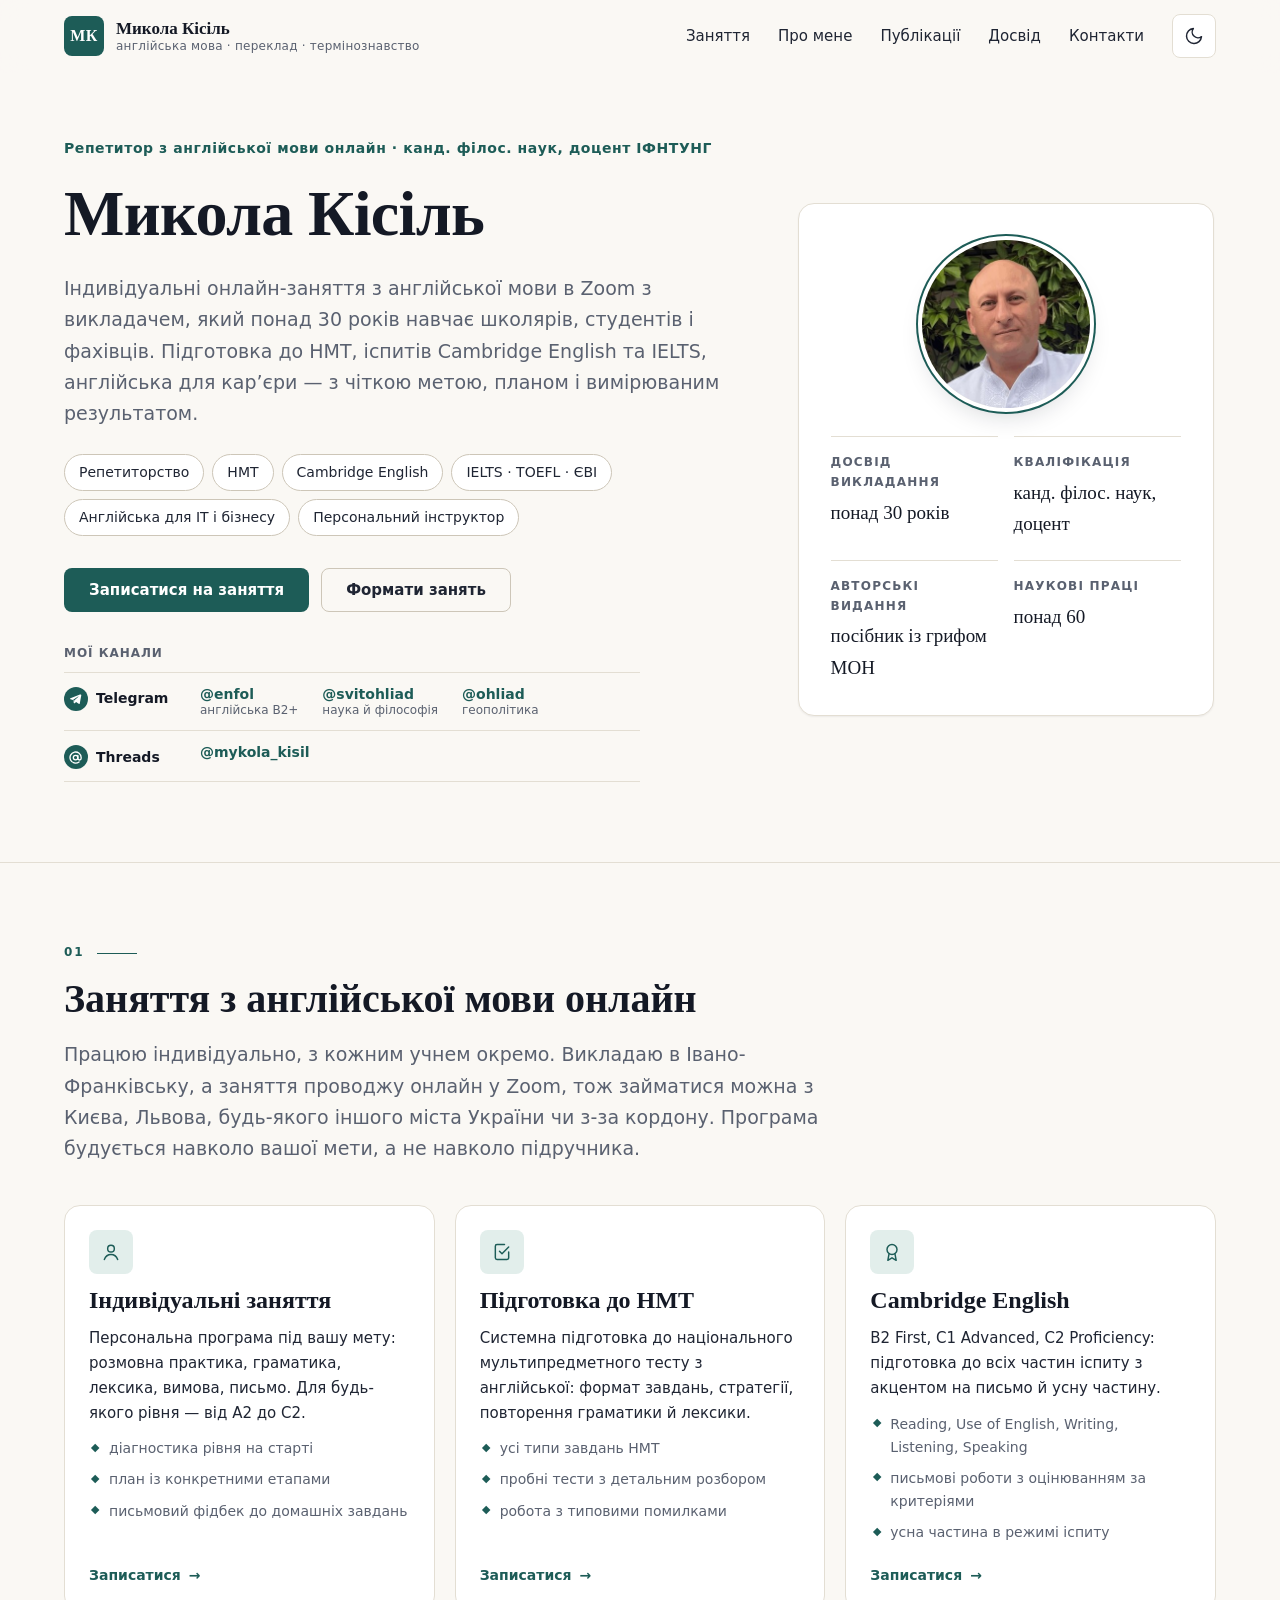
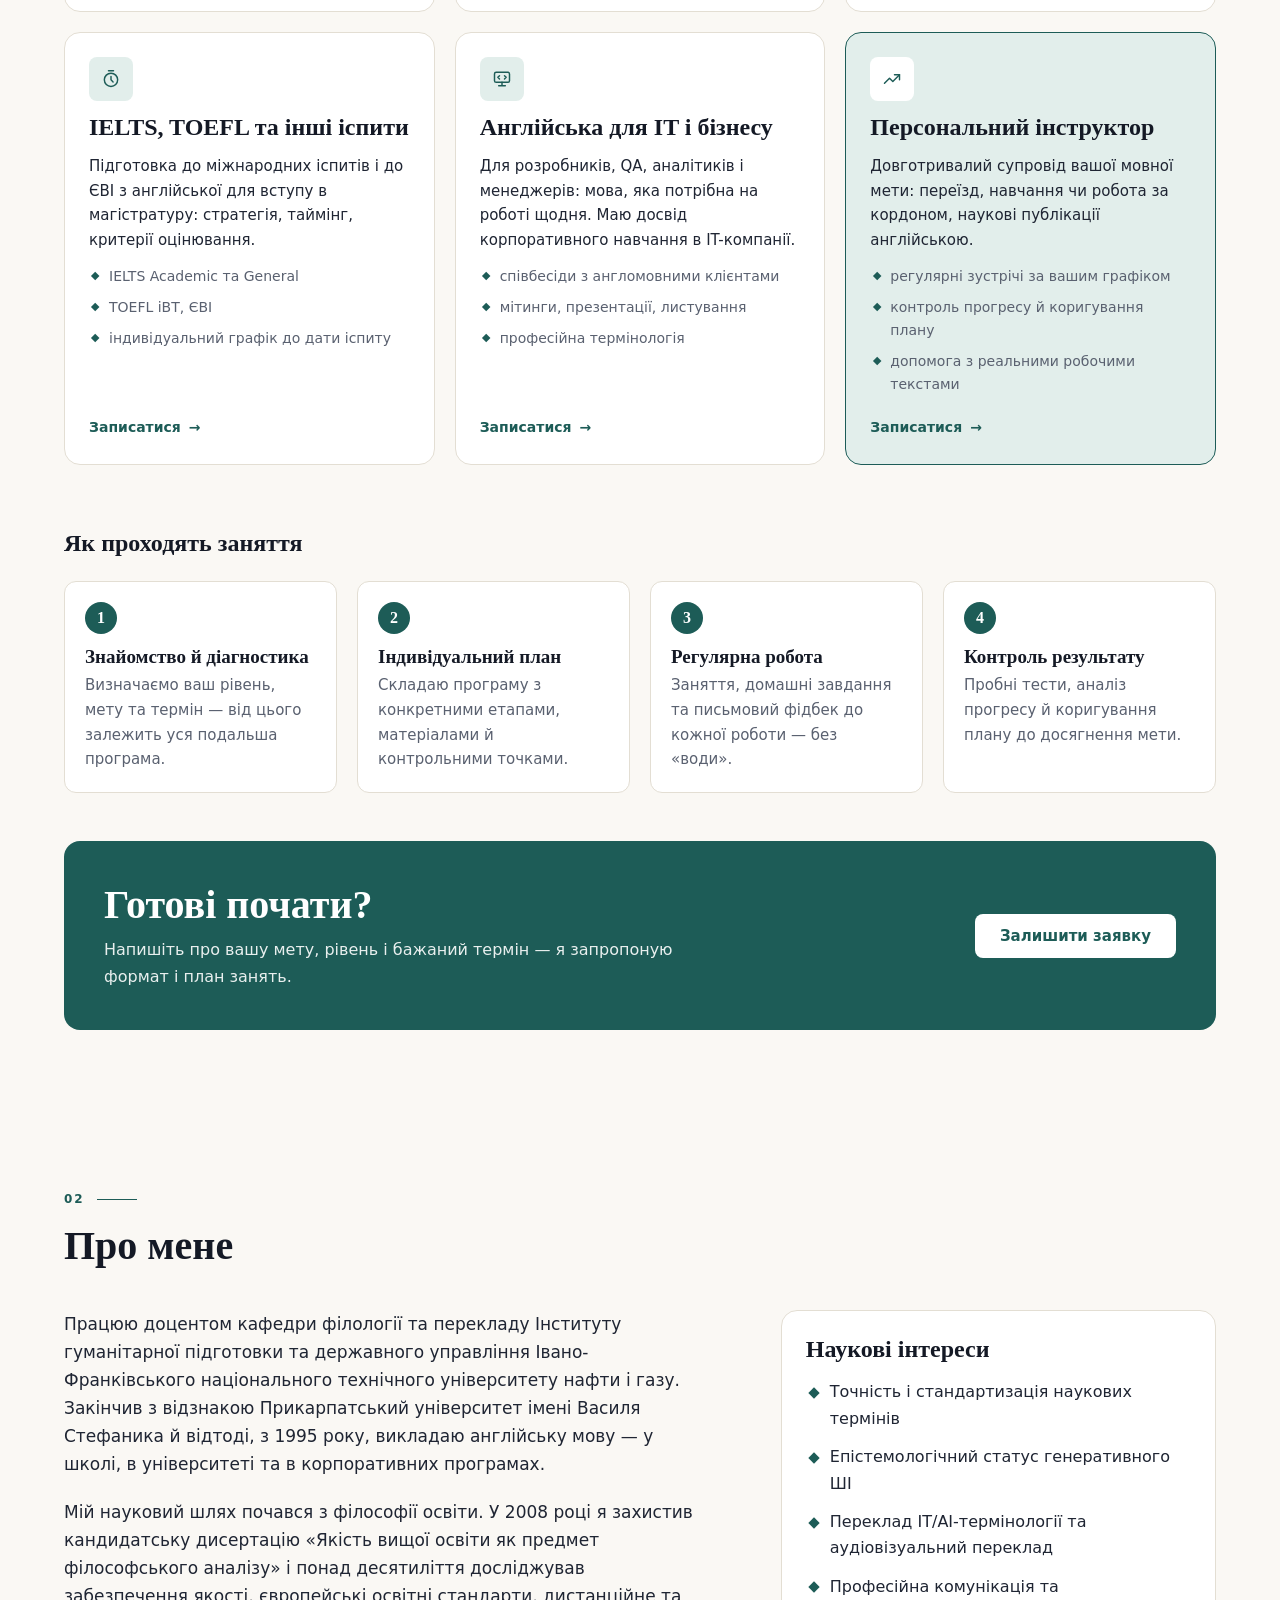
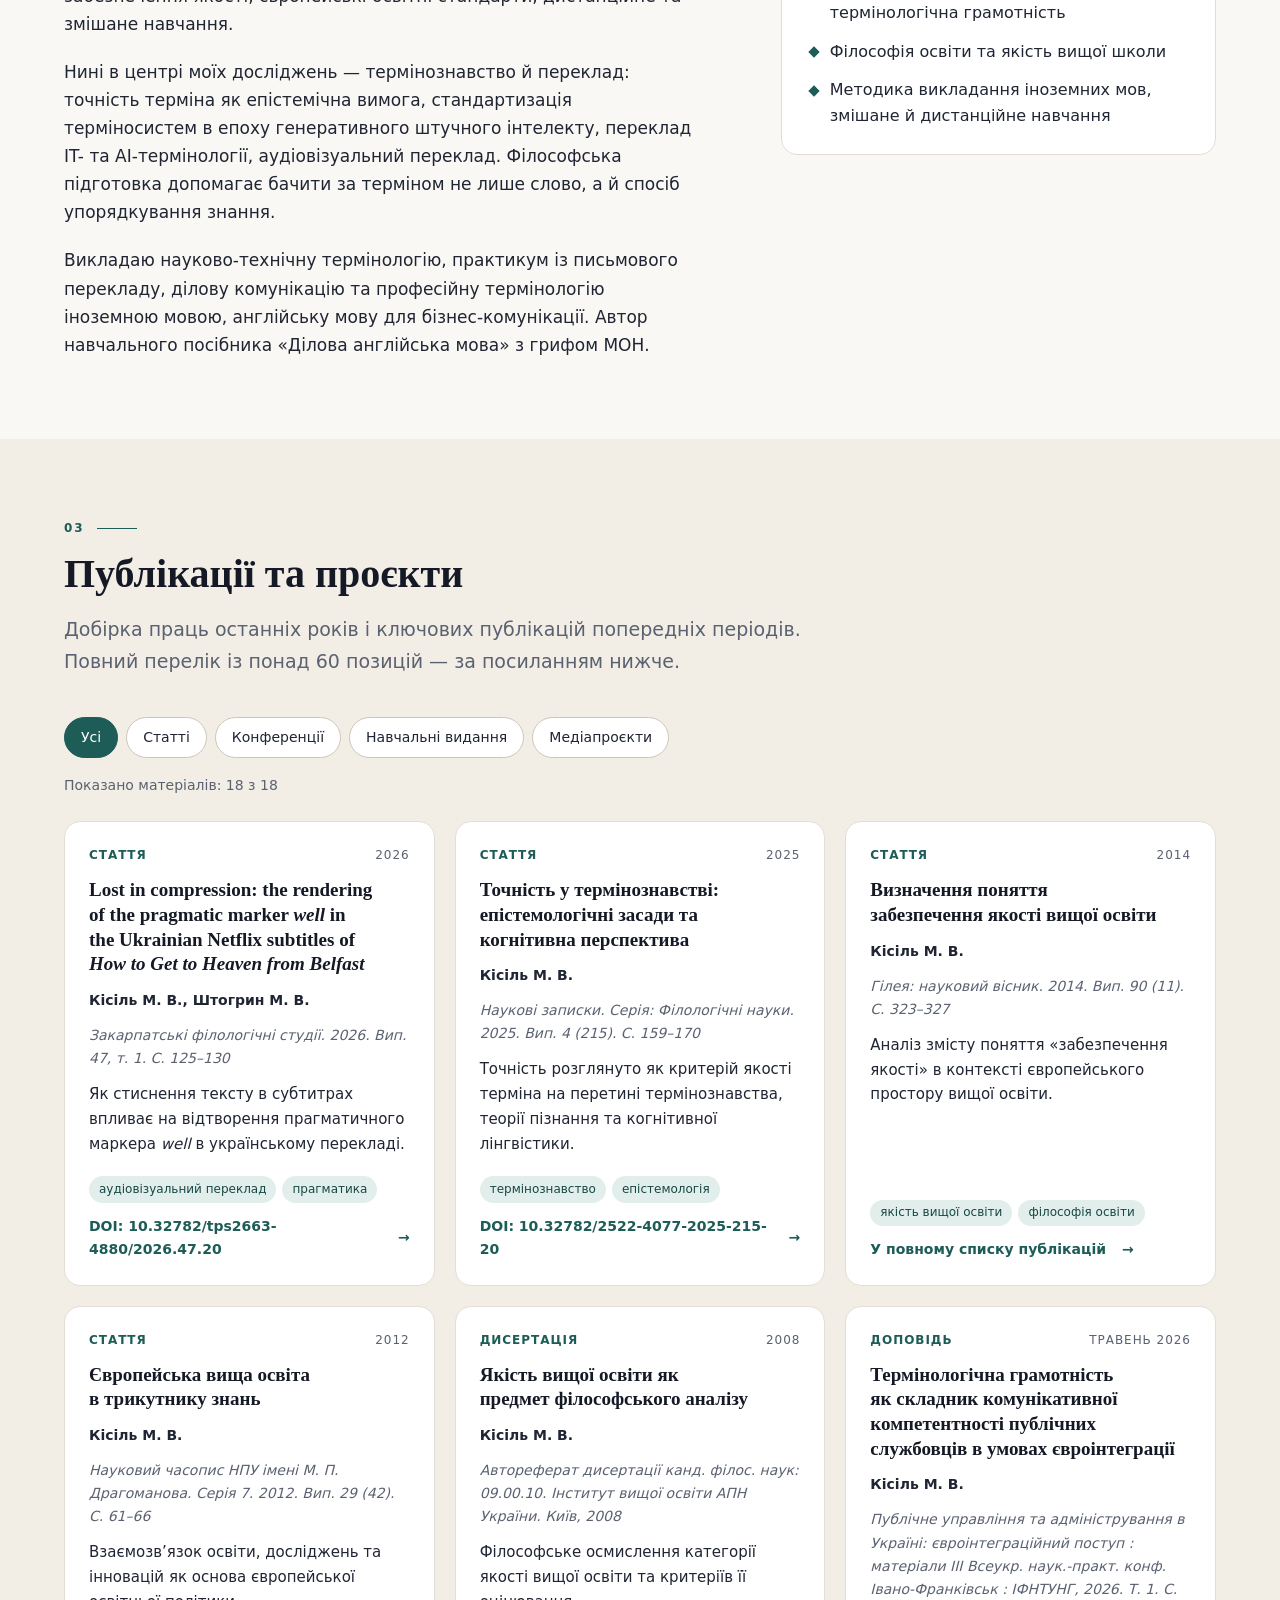
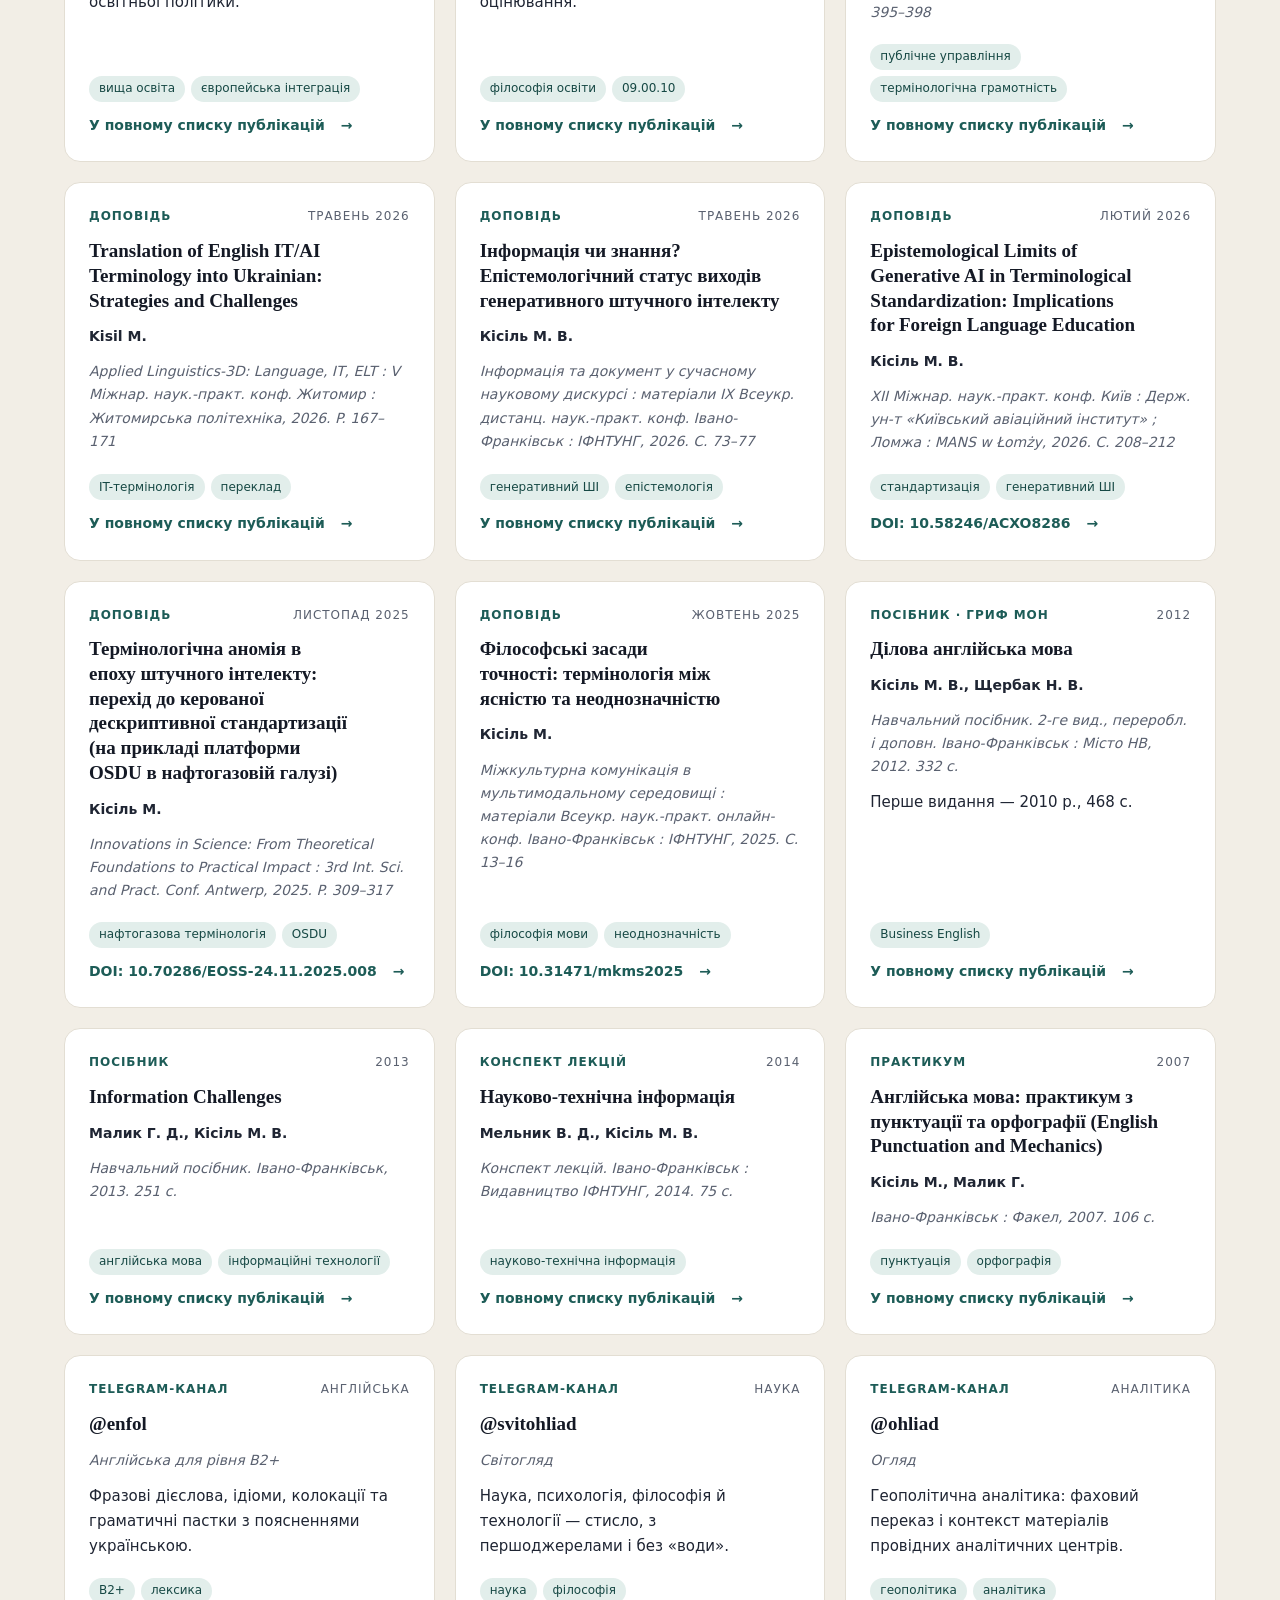
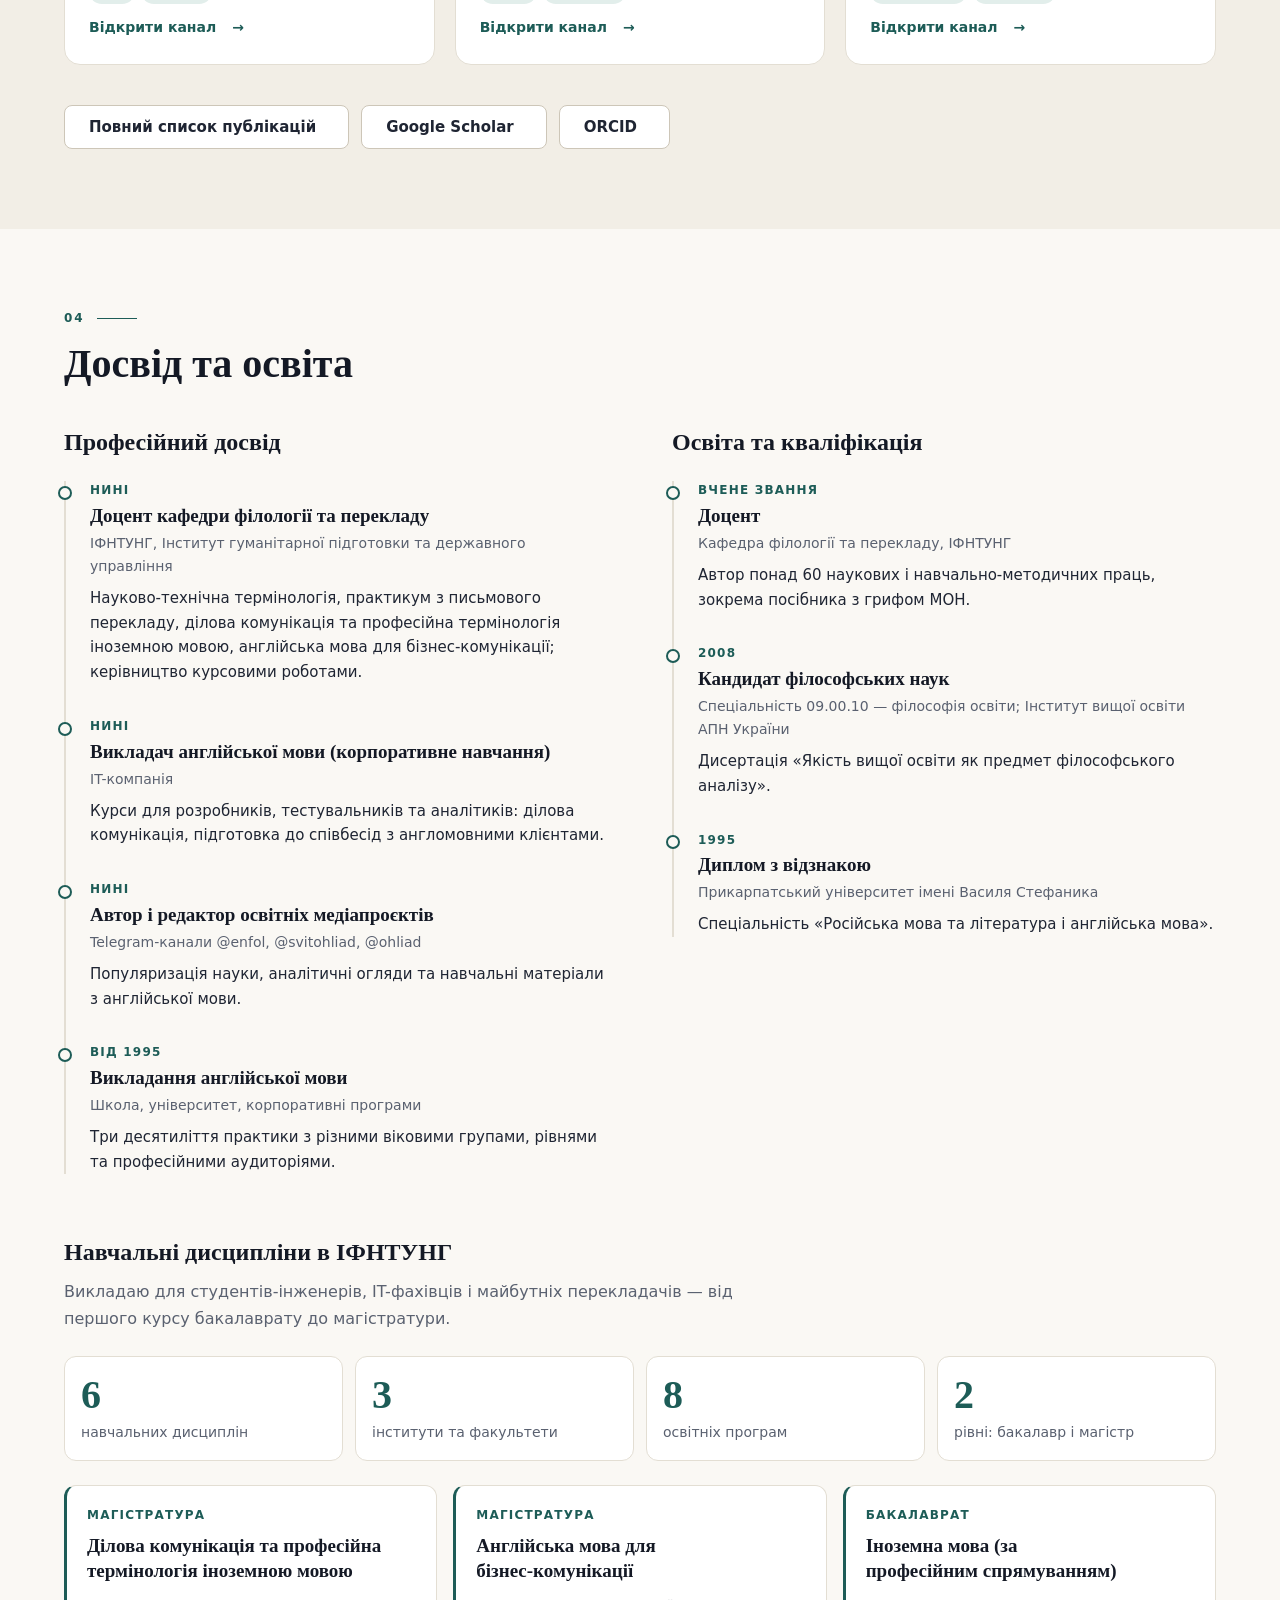
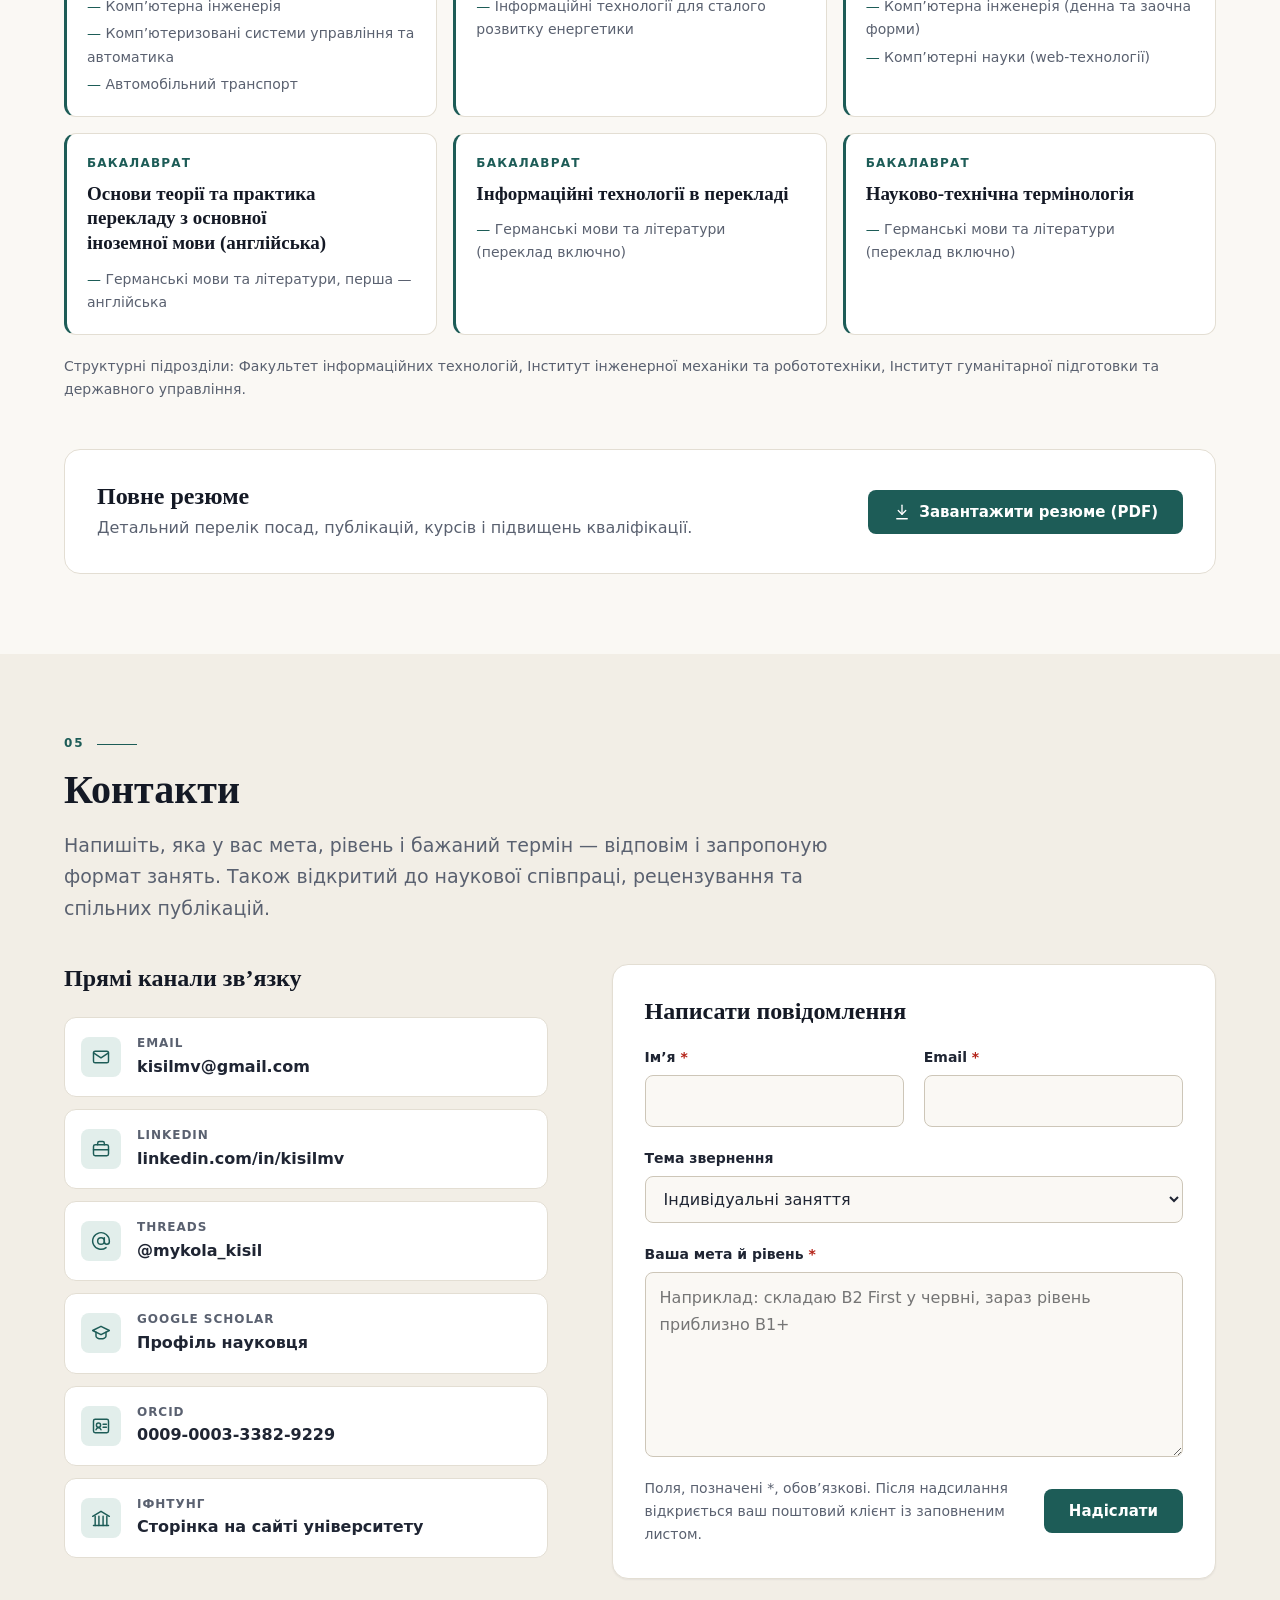
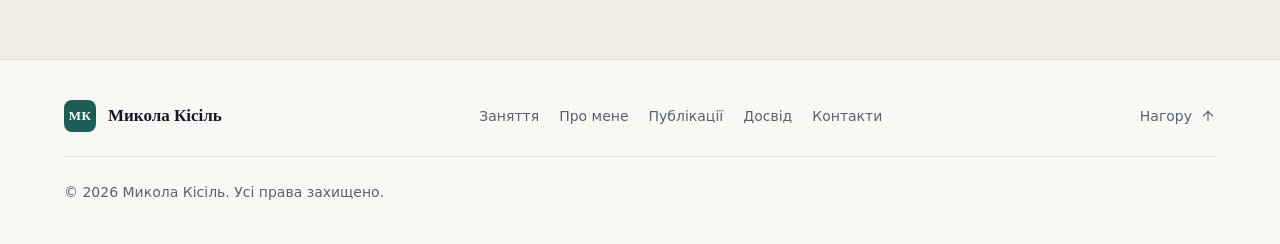
==== index.html @ 0e7314f0 "Cache-bust styles.css and script.js so browsers load the new layout Co-Authored-By: Claude Opus 5.5 " ====
<!DOCTYPE html>
<html lang="uk">
<head>
  <meta charset="UTF-8">
  <!-- Google tag (gtag.js) -->
  <script async src="https://www.googletagmanager.com/gtag/js?id=G-495CR8HH3T"></script>
  <script>
    window.dataLayer = window.dataLayer || [];
    function gtag(){dataLayer.push(arguments);}
    gtag('js', new Date());

    gtag('config', 'G-495CR8HH3T');
  </script>
  <meta name="viewport" content="width=device-width, initial-scale=1">
  <title>Репетитор з англійської онлайн: НМТ, IELTS, Cambridge — Микола Кісіль</title>
  <link rel="icon" href="favicon.ico" sizes="48x48">
  <link rel="icon" href="favicon.svg" type="image/svg+xml">
  <link rel="icon" href="favicon-32x32.png" type="image/png" sizes="32x32">
  <link rel="apple-touch-icon" href="apple-touch-icon.png">
  <meta name="description" content="Репетитор з англійської мови онлайн у Zoom: підготовка до НМТ, IELTS, Cambridge English (B2 First, C1 Advanced), англійська для IT і бізнесу. Доцент ІФНТУНГ, понад 30 років досвіду. Для учнів з усієї України.">
  <link rel="canonical" href="https://kisilmv.github.io/">
  <meta name="robots" content="index, follow, max-image-preview:large">
  <meta name="author" content="Микола Кісіль">
  <meta name="theme-color" content="#faf8f4">
  <meta property="og:type" content="website">
  <meta property="og:url" content="https://kisilmv.github.io/">
  <meta property="og:site_name" content="Микола Кісіль">
  <meta property="og:title" content="Микола Кісіль — репетитор з англійської мови онлайн">
  <meta property="og:description" content="Індивідуальні заняття в Zoom: НМТ, IELTS, Cambridge English, англійська для IT і бізнесу. Доцент ІФНТУНГ, понад 30 років викладання.">
  <meta property="og:image" content="https://kisilmv.github.io/photo.jpg">
  <meta property="og:image:alt" content="Микола Кісіль, репетитор з англійської мови">
  <meta name="twitter:card" content="summary">
  <meta property="og:locale" content="uk_UA">
  <script type="application/ld+json">
  {
    "@context": "https://schema.org",
    "@graph": [
      {
        "@type": "WebSite",
        "@id": "https://kisilmv.github.io/#website",
        "url": "https://kisilmv.github.io/",
        "name": "Микола Кісіль — репетитор з англійської мови",
        "inLanguage": "uk"
      },
      {
        "@type": "Person",
        "@id": "https://kisilmv.github.io/#person",
        "name": "Микола Кісіль",
        "alternateName": ["Кісіль Микола Васильович", "Mykola Kisil"],
        "url": "https://kisilmv.github.io/",
        "image": "https://kisilmv.github.io/photo.jpg",
        "jobTitle": "Репетитор з англійської мови; доцент кафедри філології та перекладу",
        "honorificSuffix": "канд. філос. наук",
        "worksFor": {
          "@type": "CollegeOrUniversity",
          "name": "Івано-Франківський національний технічний університет нафти і газу",
          "alternateName": "ІФНТУНГ",
          "url": "https://nung.edu.ua/"
        },
        "address": { "@type": "PostalAddress", "addressLocality": "Івано-Франківськ", "addressCountry": "UA" },
        "knowsLanguage": ["uk", "en"],
        "knowsAbout": ["англійська мова", "НМТ з англійської", "IELTS", "Cambridge English", "переклад", "термінознавство"],
        "email": "mailto:kisilmv@gmail.com",
        "sameAs": [
          "https://www.linkedin.com/in/kisilmv/",
          "https://orcid.org/0009-0003-3382-9229",
          "https://scholar.google.com.ua/citations?user=8DQ0Q4oAAAAJ",
          "https://www.threads.com/@mykola_kisil",
          "https://nung.edu.ua/person/kisil-mykola-vasylovych"
        ],
        "makesOffer": {
          "@type": "Offer",
          "itemOffered": {
            "@type": "Service",
            "name": "Індивідуальні онлайн-заняття з англійської мови",
            "serviceType": "Репетиторство з англійської мови",
            "description": "Заняття в Zoom: загальна англійська A2–C2, підготовка до НМТ, IELTS, TOEFL, ЄВІ, Cambridge English, англійська для IT і бізнесу.",
            "areaServed": { "@type": "Country", "name": "Україна" },
            "availableChannel": { "@type": "ServiceChannel", "serviceUrl": "https://kisilmv.github.io/#contacts" }
          }
        }
      }
    ]
  }
  </script>
  <script>
    (function () {
      var theme = null;
      try { theme = window.localStorage.getItem('theme'); } catch (error) { theme = null; }
      if (theme !== 'light' && theme !== 'dark') {
        theme = window.matchMedia && window.matchMedia('(prefers-color-scheme: dark)').matches ? 'dark' : 'light';
      }
      document.documentElement.setAttribute('data-theme', theme);
    })();
  </script>
  <link rel="stylesheet" href="styles.css?v=20260928">
  <script src="script.js?v=20260928" defer></script>
</head>
<body>
  <a class="skip-link" href="#main">Перейти до основного вмісту</a>

  <header class="site-header">
    <div class="container header-inner">
      <a class="brand" href="#top" aria-label="Микола Кісіль — на початок сторінки">
        <span class="brand-mark" aria-hidden="true">МК</span>
        <span class="brand-text">
          <span class="brand-name">Микола Кісіль</span>
          <span class="brand-role">англійська мова · переклад · термінознавство</span>
        </span>
      </a>

      <div class="header-actions">
        <button class="icon-button theme-toggle" type="button" aria-pressed="false" aria-label="Темна тема" title="Перемкнути тему">
          <svg class="icon icon-moon" viewBox="0 0 24 24" fill="none" stroke="currentColor" stroke-width="1.75" stroke-linecap="round" stroke-linejoin="round" aria-hidden="true" focusable="false">
            <path d="M21 12.79A9 9 0 1 1 11.21 3 7 7 0 0 0 21 12.79z"/>
          </svg>
          <svg class="icon icon-sun" viewBox="0 0 24 24" fill="none" stroke="currentColor" stroke-width="1.75" stroke-linecap="round" stroke-linejoin="round" aria-hidden="true" focusable="false">
            <circle cx="12" cy="12" r="4"/>
            <path d="M12 2v2M12 20v2M4.93 4.93l1.41 1.41M17.66 17.66l1.41 1.41M2 12h2M20 12h2M4.93 19.07l1.41-1.41M17.66 6.34l1.41-1.41"/>
          </svg>
        </button>

        <button class="icon-button nav-toggle" type="button" aria-controls="site-nav" aria-expanded="false" aria-label="Відкрити меню">
          <span class="nav-toggle-bar" aria-hidden="true"></span>
          <span class="nav-toggle-bar" aria-hidden="true"></span>
          <span class="nav-toggle-bar" aria-hidden="true"></span>
        </button>

        <nav class="site-nav" id="site-nav" aria-label="Основна навігація">
          <ul class="nav-list">
            <li><a class="nav-link" href="#lessons">Заняття</a></li>
            <li><a class="nav-link" href="#about">Про мене</a></li>
            <li><a class="nav-link" href="#publications">Публікації</a></li>
            <li><a class="nav-link" href="#experience">Досвід</a></li>
            <li><a class="nav-link" href="#contacts">Контакти</a></li>
          </ul>
        </nav>
      </div>
    </div>
  </header>

  <main id="main" tabindex="-1">

    <section class="hero" id="home" aria-labelledby="hero-title">
      <div class="container hero-grid">
        <div class="hero-content">
          <h1 class="hero-title" id="hero-title"><span class="eyebrow">Репетитор з англійської мови онлайн · канд. філос. наук, доцент ІФНТУНГ</span> Микола Кісіль</h1>
          <p class="hero-lead">
            Індивідуальні онлайн-заняття з англійської мови в Zoom з викладачем, який понад 30 років навчає школярів,
            студентів і фахівців. Підготовка до НМТ, іспитів Cambridge English та IELTS, англійська
            для кар’єри — з чіткою метою, планом і вимірюваним результатом.
          </p>
          <ul class="focus-list" aria-label="Напрями занять">
            <li>Репетиторство</li>
            <li>НМТ</li>
            <li>Cambridge English</li>
            <li>IELTS · TOEFL · ЄВІ</li>
            <li>Англійська для IT і бізнесу</li>
            <li>Персональний інструктор</li>
          </ul>
          <div class="hero-actions">
            <a class="btn btn--primary" href="#contacts">Записатися на заняття</a>
            <a class="btn btn--secondary" href="#lessons">Формати занять</a>
          </div>

          <div class="follow" aria-labelledby="follow-title">
            <p class="follow-title" id="follow-title">Мої канали</p>
            <div class="follow-row">
              <p class="follow-platform"><span class="follow-badge"><svg class="follow-glyph" viewBox="0 0 24 24" aria-hidden="true" focusable="false"><path fill="currentColor" d="M18.9 5.6 3.9 11.4c-.9.4-.9 1.3 0 1.6l3.8 1.2 1.5 4.6c.2.6.9.8 1.4.4l2.2-1.8 4 2.9c.7.5 1.6.1 1.8-.7L21 6.9c.2-1-.9-1.8-2.1-1.3Zm-2.4 3.3-6.7 6-.3 3.1-1.3-4.1 7.8-5.2c.4-.2.8.1.5.2Z"/></svg></span>Telegram</p>
              <ul class="follow-items">
              <li><a class="follow-link" href="https://t.me/enfol" target="_blank" rel="noopener noreferrer"><span class="follow-handle">@enfol</span><span class="follow-desc">англійська B2+</span><span class="visually-hidden"> — Telegram-канал (відкриється в новій вкладці)</span></a></li>
              <li><a class="follow-link" href="https://t.me/svitohliad" target="_blank" rel="noopener noreferrer"><span class="follow-handle">@svitohliad</span><span class="follow-desc">наука й філософія</span><span class="visually-hidden"> — Telegram-канал (відкриється в новій вкладці)</span></a></li>
              <li><a class="follow-link" href="https://t.me/ohliad" target="_blank" rel="noopener noreferrer"><span class="follow-handle">@ohliad</span><span class="follow-desc">геополітика</span><span class="visually-hidden"> — Telegram-канал (відкриється в новій вкладці)</span></a></li>
              </ul>
            </div>
            <div class="follow-row">
              <p class="follow-platform"><span class="follow-badge"><svg class="follow-glyph" viewBox="0 0 24 24" aria-hidden="true" focusable="false"><g fill="none" stroke="currentColor" stroke-width="2.1" stroke-linecap="round"><circle cx="12" cy="12" r="3.6"/><path d="M15.6 8.6v4.6a2.6 2.6 0 0 0 5.2 0V12a8.8 8.8 0 1 0-3.4 6.9"/></g></svg></span>Threads</p>
              <ul class="follow-items">
              <li><a class="follow-link" href="https://www.threads.com/@mykola_kisil" target="_blank" rel="noopener noreferrer"><span class="follow-handle">@mykola_kisil</span><span class="visually-hidden"> — профіль у Threads (відкриється в новій вкладці)</span></a></li>
              </ul>
            </div>
          </div>
        </div>

        <aside class="hero-card" aria-label="Коротко про мене">
          <figure class="hero-photo">
            <img src="photo.jpg" width="340" height="340" alt="Микола Кісіль, репетитор з англійської мови, портрет" fetchpriority="high">
          </figure>
          <dl class="facts">
            <div class="fact">
              <dt>Досвід викладання</dt>
              <dd>понад 30 років</dd>
            </div>
            <div class="fact">
              <dt>Кваліфікація</dt>
              <dd>канд. філос. наук, доцент</dd>
            </div>
            <div class="fact">
              <dt>Авторські видання</dt>
              <dd>посібник із грифом МОН</dd>
            </div>
            <div class="fact">
              <dt>Наукові праці</dt>
              <dd>понад 60</dd>
            </div>
          </dl>
        </aside>
      </div>
    </section>

    <section class="section" id="lessons" aria-labelledby="lessons-title">
      <div class="container">
        <header class="section-header">
          <p class="section-kicker">01</p>
          <h2 class="section-title" id="lessons-title">Заняття з англійської мови онлайн</h2>
          <p class="section-intro">
            Працюю індивідуально, з кожним учнем окремо. Викладаю в Івано-Франківську, а заняття проводжу онлайн у Zoom,
            тож займатися можна з Києва, Львова, будь-якого іншого міста України чи з-за кордону. Програма будується навколо
            вашої мети, а не навколо підручника.
          </p>
        </header>

        <div class="service-grid">
          <article class="service-card">
            <div class="service-icon" aria-hidden="true">
              <svg class="icon" viewBox="0 0 24 24" fill="none" stroke="currentColor" stroke-width="1.75" stroke-linecap="round" stroke-linejoin="round" focusable="false">
                <circle cx="12" cy="8" r="4"/>
                <path d="M4 21c1.5-4 4.5-6 8-6s6.5 2 8 6"/>
              </svg>
            </div>
            <h3 class="service-title">Індивідуальні заняття</h3>
            <p class="service-text">Персональна програма під вашу мету: розмовна практика, граматика, лексика, вимова, письмо. Для будь-якого рівня — від A2 до C2.</p>
            <ul class="service-points">
              <li>діагностика рівня на старті</li>
              <li>план із конкретними етапами</li>
              <li>письмовий фідбек до домашніх завдань</li>
            </ul>
            <a class="service-cta" href="#contacts" data-topic="Індивідуальні заняття">Записатися</a>
          </article>

          <article class="service-card">
            <div class="service-icon" aria-hidden="true">
              <svg class="icon" viewBox="0 0 24 24" fill="none" stroke="currentColor" stroke-width="1.75" stroke-linecap="round" stroke-linejoin="round" focusable="false">
                <path d="M9 11l3 3 8-8"/>
                <path d="M20 12v7a2 2 0 0 1-2 2H6a2 2 0 0 1-2-2V5a2 2 0 0 1 2-2h9"/>
              </svg>
            </div>
            <h3 class="service-title">Підготовка до НМТ</h3>
            <p class="service-text">Системна підготовка до національного мультипредметного тесту з англійської: формат завдань, стратегії, повторення граматики й лексики.</p>
            <ul class="service-points">
              <li>усі типи завдань НМТ</li>
              <li>пробні тести з детальним розбором</li>
              <li>робота з типовими помилками</li>
            </ul>
            <a class="service-cta" href="#contacts" data-topic="Підготовка до НМТ">Записатися</a>
          </article>

          <article class="service-card">
            <div class="service-icon" aria-hidden="true">
              <svg class="icon" viewBox="0 0 24 24" fill="none" stroke="currentColor" stroke-width="1.75" stroke-linecap="round" stroke-linejoin="round" focusable="false">
                <circle cx="12" cy="9" r="6"/>
                <path d="M8.5 14 7 22l5-3 5 3-1.5-8"/>
              </svg>
            </div>
            <h3 class="service-title">Cambridge English</h3>
            <p class="service-text">B2 First, C1 Advanced, C2 Proficiency: підготовка до всіх частин іспиту з акцентом на письмо й усну частину.</p>
            <ul class="service-points">
              <li>Reading, Use of English, Writing, Listening, Speaking</li>
              <li>письмові роботи з оцінюванням за критеріями</li>
              <li>усна частина в режимі іспиту</li>
            </ul>
            <a class="service-cta" href="#contacts" data-topic="Cambridge English">Записатися</a>
          </article>

          <article class="service-card">
            <div class="service-icon" aria-hidden="true">
              <svg class="icon" viewBox="0 0 24 24" fill="none" stroke="currentColor" stroke-width="1.75" stroke-linecap="round" stroke-linejoin="round" focusable="false">
                <circle cx="12" cy="13" r="8"/>
                <path d="M12 9v4l2.5 2.5"/>
                <path d="M9 2h6"/>
              </svg>
            </div>
            <h3 class="service-title">IELTS, TOEFL та інші іспити</h3>
            <p class="service-text">Підготовка до міжнародних іспитів і до ЄВІ з англійської для вступу в магістратуру: стратегія, таймінг, критерії оцінювання.</p>
            <ul class="service-points">
              <li>IELTS Academic та General</li>
              <li>TOEFL iBT, ЄВІ</li>
              <li>індивідуальний графік до дати іспиту</li>
            </ul>
            <a class="service-cta" href="#contacts" data-topic="IELTS, TOEFL та інші іспити">Записатися</a>
          </article>

          <article class="service-card">
            <div class="service-icon" aria-hidden="true">
              <svg class="icon" viewBox="0 0 24 24" fill="none" stroke="currentColor" stroke-width="1.75" stroke-linecap="round" stroke-linejoin="round" focusable="false">
                <rect x="3" y="4" width="18" height="12" rx="2"/>
                <path d="M8 20h8M12 16v4"/>
                <path d="m9 8-2 2 2 2M15 8l2 2-2 2"/>
              </svg>
            </div>
            <h3 class="service-title">Англійська для IT і бізнесу</h3>
            <p class="service-text">Для розробників, QA, аналітиків і менеджерів: мова, яка потрібна на роботі щодня. Маю досвід корпоративного навчання в IT-компанії.</p>
            <ul class="service-points">
              <li>співбесіди з англомовними клієнтами</li>
              <li>мітинги, презентації, листування</li>
              <li>професійна термінологія</li>
            </ul>
            <a class="service-cta" href="#contacts" data-topic="Англійська для IT і бізнесу">Записатися</a>
          </article>

          <article class="service-card service-card--accent">
            <div class="service-icon" aria-hidden="true">
              <svg class="icon" viewBox="0 0 24 24" fill="none" stroke="currentColor" stroke-width="1.75" stroke-linecap="round" stroke-linejoin="round" focusable="false">
                <path d="M3 17l6-6 4 4 8-8"/>
                <path d="M15 7h6v6"/>
              </svg>
            </div>
            <h3 class="service-title">Персональний інструктор</h3>
            <p class="service-text">Довготривалий супровід вашої мовної мети: переїзд, навчання чи робота за кордоном, наукові публікації англійською.</p>
            <ul class="service-points">
              <li>регулярні зустрічі за вашим графіком</li>
              <li>контроль прогресу й коригування плану</li>
              <li>допомога з реальними робочими текстами</li>
            </ul>
            <a class="service-cta" href="#contacts" data-topic="Персональний інструктор">Записатися</a>
          </article>
        </div>

        <div class="process">
          <h3 class="process-title">Як проходять заняття</h3>
          <ol class="steps">
            <li class="step">
              <h4 class="step-title">Знайомство й діагностика</h4>
              <p class="step-text">Визначаємо ваш рівень, мету та термін — від цього залежить уся подальша програма.</p>
            </li>
            <li class="step">
              <h4 class="step-title">Індивідуальний план</h4>
              <p class="step-text">Складаю програму з конкретними етапами, матеріалами й контрольними точками.</p>
            </li>
            <li class="step">
              <h4 class="step-title">Регулярна робота</h4>
              <p class="step-text">Заняття, домашні завдання та письмовий фідбек до кожної роботи — без «води».</p>
            </li>
            <li class="step">
              <h4 class="step-title">Контроль результату</h4>
              <p class="step-text">Пробні тести, аналіз прогресу й коригування плану до досягнення мети.</p>
            </li>
          </ol>
        </div>

        <div class="cta-band">
          <div>
            <h3 class="cta-title">Готові почати?</h3>
            <p class="cta-text">Напишіть про вашу мету, рівень і бажаний термін — я запропоную формат і план занять.</p>
          </div>
          <a class="btn btn--primary" href="#contacts">Залишити заявку</a>
        </div>
      </div>
    </section>

    <section class="section" id="about" aria-labelledby="about-title">
      <div class="container">
        <header class="section-header">
          <p class="section-kicker">02</p>
          <h2 class="section-title" id="about-title">Про мене</h2>
        </header>

        <div class="about-grid">
          <div class="prose">
            <p>
              Працюю доцентом кафедри філології та перекладу Інституту гуманітарної підготовки та державного
              управління Івано-Франківського національного технічного університету нафти і газу. Закінчив
              з відзнакою Прикарпатський університет імені Василя Стефаника й відтоді, з 1995 року, викладаю
              англійську мову — у школі, в університеті та в корпоративних програмах.
            </p>
            <p>
              Мій науковий шлях почався з філософії освіти. У 2008 році я захистив кандидатську дисертацію
              «Якість вищої освіти як предмет філософського аналізу» і понад десятиліття досліджував
              забезпечення якості, європейські освітні стандарти, дистанційне та змішане навчання.
            </p>
            <p>
              Нині в центрі моїх досліджень — термінознавство й переклад: точність терміна як епістемічна
              вимога, стандартизація терміносистем в епоху генеративного штучного інтелекту, переклад
              IT- та AI-термінології, аудіовізуальний переклад. Філософська підготовка допомагає бачити
              за терміном не лише слово, а й спосіб упорядкування знання.
            </p>
            <p>
              Викладаю науково-технічну термінологію, практикум із письмового перекладу, ділову комунікацію
              та професійну термінологію іноземною мовою, англійську мову для бізнес-комунікації. Автор
              навчального посібника «Ділова англійська мова» з грифом МОН.
            </p>
          </div>

          <aside class="interests" aria-labelledby="interests-title">
            <h3 id="interests-title">Наукові інтереси</h3>
            <ul>
              <li>Точність і стандартизація наукових термінів</li>
              <li>Епістемологічний статус генеративного ШІ</li>
              <li>Переклад IT/AI-термінології та аудіовізуальний переклад</li>
              <li>Професійна комунікація та термінологічна грамотність</li>
              <li>Філософія освіти та якість вищої школи</li>
              <li>Методика викладання іноземних мов, змішане й дистанційне навчання</li>
            </ul>
          </aside>
        </div>
      </div>
    </section>

    <section class="section section--alt" id="publications" aria-labelledby="publications-title">
      <div class="container">
        <header class="section-header">
          <p class="section-kicker">03</p>
          <h2 class="section-title" id="publications-title">Публікації та проєкти</h2>
          <p class="section-intro">
            Добірка праць останніх років і ключових публікацій попередніх періодів.
            Повний перелік із понад 60 позицій — за посиланням нижче.
          </p>
        </header>

        <div class="filter-bar" role="group" aria-label="Фільтр за категорією">
          <button class="filter-btn" type="button" data-filter="all" aria-pressed="true">Усі</button>
          <button class="filter-btn" type="button" data-filter="articles" aria-pressed="false">Статті</button>
          <button class="filter-btn" type="button" data-filter="conferences" aria-pressed="false">Конференції</button>
          <button class="filter-btn" type="button" data-filter="teaching" aria-pressed="false">Навчальні видання</button>
          <button class="filter-btn" type="button" data-filter="media" aria-pressed="false">Медіапроєкти</button>
        </div>
        <p class="filter-status" id="filter-status" aria-live="polite"></p>

        <div class="card-grid">

          <!-- Статті -->
          <article class="card" data-category="articles">
            <div class="card-meta">
              <span class="card-type">Стаття</span>
              <time datetime="2026">2026</time>
            </div>
            <h3 class="card-title" lang="en">Lost in compression: the rendering of the pragmatic marker <i>well</i> in the Ukrainian Netflix subtitles of <i>How to Get to Heaven from Belfast</i></h3>
            <p class="card-authors">Кісіль М. В., Штогрин М. В.</p>
            <p class="card-venue">Закарпатські філологічні студії. 2026. Вип. 47, т. 1. С. 125–130</p>
            <p class="card-text">Як стиснення тексту в субтитрах впливає на відтворення прагматичного маркера <i lang="en">well</i> в українському перекладі.</p>
            <ul class="tag-list" aria-label="Теги">
              <li class="tag">аудіовізуальний переклад</li>
              <li class="tag">прагматика</li>
            </ul>
            <a class="card-link" href="https://doi.org/10.32782/tps2663-4880/2026.47.20" target="_blank" rel="noopener noreferrer">
              DOI: 10.32782/tps2663-4880/2026.47.20<span class="visually-hidden"> (відкриється в новій вкладці)</span>
            </a>
          </article>

          <article class="card" data-category="articles">
            <div class="card-meta">
              <span class="card-type">Стаття</span>
              <time datetime="2025">2025</time>
            </div>
            <h3 class="card-title">Точність у термінознавстві: епістемологічні засади та когнітивна перспектива</h3>
            <p class="card-authors">Кісіль М. В.</p>
            <p class="card-venue">Наукові записки. Серія: Філологічні науки. 2025. Вип. 4 (215). С. 159–170</p>
            <p class="card-text">Точність розглянуто як критерій якості терміна на перетині термінознавства, теорії пізнання та когнітивної лінгвістики.</p>
            <ul class="tag-list" aria-label="Теги">
              <li class="tag">термінознавство</li>
              <li class="tag">епістемологія</li>
            </ul>
            <a class="card-link" href="https://doi.org/10.32782/2522-4077-2025-215-20" target="_blank" rel="noopener noreferrer">
              DOI: 10.32782/2522-4077-2025-215-20<span class="visually-hidden"> (відкриється в новій вкладці)</span>
            </a>
          </article>

          <article class="card" data-category="articles">
            <div class="card-meta">
              <span class="card-type">Стаття</span>
              <time datetime="2014">2014</time>
            </div>
            <h3 class="card-title">Визначення поняття забезпечення якості вищої освіти</h3>
            <p class="card-authors">Кісіль М. В.</p>
            <p class="card-venue">Гілея: науковий вісник. 2014. Вип. 90 (11). С. 323–327</p>
            <p class="card-text">Аналіз змісту поняття «забезпечення якості» в контексті європейського простору вищої освіти.</p>
            <ul class="tag-list" aria-label="Теги">
              <li class="tag">якість вищої освіти</li>
              <li class="tag">філософія освіти</li>
            </ul>
            <a class="card-link" href="https://kisilmv.blogspot.com/p/blog-page_13.html" target="_blank" rel="noopener noreferrer">
              У повному списку публікацій<span class="visually-hidden"> (відкриється в новій вкладці)</span>
            </a>
          </article>

          <article class="card" data-category="articles">
            <div class="card-meta">
              <span class="card-type">Стаття</span>
              <time datetime="2012">2012</time>
            </div>
            <h3 class="card-title">Європейська вища освіта в трикутнику знань</h3>
            <p class="card-authors">Кісіль М. В.</p>
            <p class="card-venue">Науковий часопис НПУ імені М. П. Драгоманова. Серія 7. 2012. Вип. 29 (42). С. 61–66</p>
            <p class="card-text">Взаємозв’язок освіти, досліджень та інновацій як основа європейської освітньої політики.</p>
            <ul class="tag-list" aria-label="Теги">
              <li class="tag">вища освіта</li>
              <li class="tag">європейська інтеграція</li>
            </ul>
            <a class="card-link" href="https://kisilmv.blogspot.com/p/blog-page_13.html" target="_blank" rel="noopener noreferrer">
              У повному списку публікацій<span class="visually-hidden"> (відкриється в новій вкладці)</span>
            </a>
          </article>

          <article class="card" data-category="articles">
            <div class="card-meta">
              <span class="card-type">Дисертація</span>
              <time datetime="2008">2008</time>
            </div>
            <h3 class="card-title">Якість вищої освіти як предмет філософського аналізу</h3>
            <p class="card-authors">Кісіль М. В.</p>
            <p class="card-venue">Автореферат дисертації канд. філос. наук: 09.00.10. Інститут вищої освіти АПН України. Київ, 2008</p>
            <p class="card-text">Філософське осмислення категорії якості вищої освіти та критеріїв її оцінювання.</p>
            <ul class="tag-list" aria-label="Теги">
              <li class="tag">філософія освіти</li>
              <li class="tag">09.00.10</li>
            </ul>
            <a class="card-link" href="https://kisilmv.blogspot.com/p/blog-page_13.html" target="_blank" rel="noopener noreferrer">
              У повному списку публікацій<span class="visually-hidden"> (відкриється в новій вкладці)</span>
            </a>
          </article>

          <!-- Конференції -->
          <article class="card" data-category="conferences">
            <div class="card-meta">
              <span class="card-type">Доповідь</span>
              <time datetime="2026-05-29">травень 2026</time>
            </div>
            <h3 class="card-title">Термінологічна грамотність як складник комунікативної компетентності публічних службовців в умовах євроінтеграції</h3>
            <p class="card-authors">Кісіль М. В.</p>
            <p class="card-venue">Публічне управління та адміністрування в Україні: євроінтеграційний поступ : матеріали ІІІ Всеукр. наук.-практ. конф. Івано-Франківськ : ІФНТУНГ, 2026. Т. 1. С. 395–398</p>
            <ul class="tag-list" aria-label="Теги">
              <li class="tag">публічне управління</li>
              <li class="tag">термінологічна грамотність</li>
            </ul>
            <a class="card-link" href="https://kisilmv.blogspot.com/p/blog-page_13.html" target="_blank" rel="noopener noreferrer">
              У повному списку публікацій<span class="visually-hidden"> (відкриється в новій вкладці)</span>
            </a>
          </article>

          <article class="card" data-category="conferences">
            <div class="card-meta">
              <span class="card-type">Доповідь</span>
              <time datetime="2026-05-25">травень 2026</time>
            </div>
            <h3 class="card-title" lang="en">Translation of English IT/AI Terminology into Ukrainian: Strategies and Challenges</h3>
            <p class="card-authors">Kisil M.</p>
            <p class="card-venue">Applied Linguistics-3D: Language, IT, ELT : V Міжнар. наук.-практ. конф. Житомир : Житомирська політехніка, 2026. P. 167–171</p>
            <ul class="tag-list" aria-label="Теги">
              <li class="tag">IT-термінологія</li>
              <li class="tag">переклад</li>
            </ul>
            <a class="card-link" href="https://kisilmv.blogspot.com/p/blog-page_13.html" target="_blank" rel="noopener noreferrer">
              У повному списку публікацій<span class="visually-hidden"> (відкриється в новій вкладці)</span>
            </a>
          </article>

          <article class="card" data-category="conferences">
            <div class="card-meta">
              <span class="card-type">Доповідь</span>
              <time datetime="2026-05-08">травень 2026</time>
            </div>
            <h3 class="card-title">Інформація чи знання? Епістемологічний статус виходів генеративного штучного інтелекту</h3>
            <p class="card-authors">Кісіль М. В.</p>
            <p class="card-venue">Інформація та документ у сучасному науковому дискурсі : матеріали IX Всеукр. дистанц. наук.-практ. конф. Івано-Франківськ : ІФНТУНГ, 2026. С. 73–77</p>
            <ul class="tag-list" aria-label="Теги">
              <li class="tag">генеративний ШІ</li>
              <li class="tag">епістемологія</li>
            </ul>
            <a class="card-link" href="https://kisilmv.blogspot.com/p/blog-page_13.html" target="_blank" rel="noopener noreferrer">
              У повному списку публікацій<span class="visually-hidden"> (відкриється в новій вкладці)</span>
            </a>
          </article>

          <article class="card" data-category="conferences">
            <div class="card-meta">
              <span class="card-type">Доповідь</span>
              <time datetime="2026-02-25">лютий 2026</time>
            </div>
            <h3 class="card-title" lang="en">Epistemological Limits of Generative AI in Terminological Standardization: Implications for Foreign Language Education</h3>
            <p class="card-authors">Кісіль М. В.</p>
            <p class="card-venue">XII Міжнар. наук.-практ. конф. Київ : Держ. ун-т «Київський авіаційний інститут» ; Ломжа : MANS w Łomży, 2026. С. 208–212</p>
            <ul class="tag-list" aria-label="Теги">
              <li class="tag">стандартизація</li>
              <li class="tag">генеративний ШІ</li>
            </ul>
            <a class="card-link" href="https://doi.org/10.58246/ACXO8286" target="_blank" rel="noopener noreferrer">
              DOI: 10.58246/ACXO8286<span class="visually-hidden"> (відкриється в новій вкладці)</span>
            </a>
          </article>

          <article class="card" data-category="conferences">
            <div class="card-meta">
              <span class="card-type">Доповідь</span>
              <time datetime="2025-11-24">листопад 2025</time>
            </div>
            <h3 class="card-title">Термінологічна аномія в епоху штучного інтелекту: перехід до керованої дескриптивної стандартизації (на прикладі платформи OSDU в нафтогазовій галузі)</h3>
            <p class="card-authors">Кісіль М.</p>
            <p class="card-venue">Innovations in Science: From Theoretical Foundations to Practical Impact : 3rd Int. Sci. and Pract. Conf. Antwerp, 2025. P. 309–317</p>
            <ul class="tag-list" aria-label="Теги">
              <li class="tag">нафтогазова термінологія</li>
              <li class="tag">OSDU</li>
            </ul>
            <a class="card-link" href="https://doi.org/10.70286/EOSS-24.11.2025.008" target="_blank" rel="noopener noreferrer">
              DOI: 10.70286/EOSS-24.11.2025.008<span class="visually-hidden"> (відкриється в новій вкладці)</span>
            </a>
          </article>

          <article class="card" data-category="conferences">
            <div class="card-meta">
              <span class="card-type">Доповідь</span>
              <time datetime="2025-10-29">жовтень 2025</time>
            </div>
            <h3 class="card-title">Філософські засади точності: термінологія між ясністю та неоднозначністю</h3>
            <p class="card-authors">Кісіль М.</p>
            <p class="card-venue">Міжкультурна комунікація в мультимодальному середовищі : матеріали Всеукр. наук.-практ. онлайн-конф. Івано-Франківськ : ІФНТУНГ, 2025. С. 13–16</p>
            <ul class="tag-list" aria-label="Теги">
              <li class="tag">філософія мови</li>
              <li class="tag">неоднозначність</li>
            </ul>
            <a class="card-link" href="https://doi.org/10.31471/mkms2025" target="_blank" rel="noopener noreferrer">
              DOI: 10.31471/mkms2025<span class="visually-hidden"> (відкриється в новій вкладці)</span>
            </a>
          </article>

          <!-- Навчальні видання -->
          <article class="card" data-category="teaching">
            <div class="card-meta">
              <span class="card-type">Посібник · гриф МОН</span>
              <time datetime="2012">2012</time>
            </div>
            <h3 class="card-title">Ділова англійська мова</h3>
            <p class="card-authors">Кісіль М. В., Щербак Н. В.</p>
            <p class="card-venue">Навчальний посібник. 2-ге вид., переробл. і доповн. Івано-Франківськ : Місто НВ, 2012. 332 с.</p>
            <p class="card-text">Перше видання — 2010 р., 468 с.</p>
            <ul class="tag-list" aria-label="Теги">
              <li class="tag">Business English</li>
            </ul>
            <a class="card-link" href="https://kisilmv.blogspot.com/p/blog-page_13.html" target="_blank" rel="noopener noreferrer">
              У повному списку публікацій<span class="visually-hidden"> (відкриється в новій вкладці)</span>
            </a>
          </article>

          <article class="card" data-category="teaching">
            <div class="card-meta">
              <span class="card-type">Посібник</span>
              <time datetime="2013">2013</time>
            </div>
            <h3 class="card-title" lang="en">Information Challenges</h3>
            <p class="card-authors">Малик Г. Д., Кісіль М. В.</p>
            <p class="card-venue">Навчальний посібник. Івано-Франківськ, 2013. 251 с.</p>
            <ul class="tag-list" aria-label="Теги">
              <li class="tag">англійська мова</li>
              <li class="tag">інформаційні технології</li>
            </ul>
            <a class="card-link" href="https://kisilmv.blogspot.com/p/blog-page_13.html" target="_blank" rel="noopener noreferrer">
              У повному списку публікацій<span class="visually-hidden"> (відкриється в новій вкладці)</span>
            </a>
          </article>

          <article class="card" data-category="teaching">
            <div class="card-meta">
              <span class="card-type">Конспект лекцій</span>
              <time datetime="2014">2014</time>
            </div>
            <h3 class="card-title">Науково-технічна інформація</h3>
            <p class="card-authors">Мельник В. Д., Кісіль М. В.</p>
            <p class="card-venue">Конспект лекцій. Івано-Франківськ : Видавництво ІФНТУНГ, 2014. 75 с.</p>
            <ul class="tag-list" aria-label="Теги">
              <li class="tag">науково-технічна інформація</li>
            </ul>
            <a class="card-link" href="https://kisilmv.blogspot.com/p/blog-page_13.html" target="_blank" rel="noopener noreferrer">
              У повному списку публікацій<span class="visually-hidden"> (відкриється в новій вкладці)</span>
            </a>
          </article>

          <article class="card" data-category="teaching">
            <div class="card-meta">
              <span class="card-type">Практикум</span>
              <time datetime="2007">2007</time>
            </div>
            <h3 class="card-title">Англійська мова: практикум з пунктуації та орфографії <span lang="en">(English Punctuation and Mechanics)</span></h3>
            <p class="card-authors">Кісіль М., Малик Г.</p>
            <p class="card-venue">Івано-Франківськ : Факел, 2007. 106 с.</p>
            <ul class="tag-list" aria-label="Теги">
              <li class="tag">пунктуація</li>
              <li class="tag">орфографія</li>
            </ul>
            <a class="card-link" href="https://kisilmv.blogspot.com/p/blog-page_13.html" target="_blank" rel="noopener noreferrer">
              У повному списку публікацій<span class="visually-hidden"> (відкриється в новій вкладці)</span>
            </a>
          </article>

          <!-- Медіапроєкти -->
          <article class="card" data-category="media">
            <div class="card-meta">
              <span class="card-type">Telegram-канал</span>
              <span>англійська</span>
            </div>
            <h3 class="card-title">@enfol</h3>
            <p class="card-venue">Англійська для рівня B2+</p>
            <p class="card-text">Фразові дієслова, ідіоми, колокації та граматичні пастки з поясненнями українською.</p>
            <ul class="tag-list" aria-label="Теги">
              <li class="tag">B2+</li>
              <li class="tag">лексика</li>
            </ul>
            <a class="card-link" href="https://t.me/enfol" target="_blank" rel="noopener noreferrer">
              Відкрити канал<span class="visually-hidden"> (відкриється в новій вкладці)</span>
            </a>
          </article>

          <article class="card" data-category="media">
            <div class="card-meta">
              <span class="card-type">Telegram-канал</span>
              <span>наука</span>
            </div>
            <h3 class="card-title">@svitohliad</h3>
            <p class="card-venue">Світогляд</p>
            <p class="card-text">Наука, психологія, філософія й технології — стисло, з першоджерелами і без «води».</p>
            <ul class="tag-list" aria-label="Теги">
              <li class="tag">наука</li>
              <li class="tag">філософія</li>
            </ul>
            <a class="card-link" href="https://t.me/svitohliad" target="_blank" rel="noopener noreferrer">
              Відкрити канал<span class="visually-hidden"> (відкриється в новій вкладці)</span>
            </a>
          </article>

          <article class="card" data-category="media">
            <div class="card-meta">
              <span class="card-type">Telegram-канал</span>
              <span>аналітика</span>
            </div>
            <h3 class="card-title">@ohliad</h3>
            <p class="card-venue">Огляд</p>
            <p class="card-text">Геополітична аналітика: фаховий переказ і контекст матеріалів провідних аналітичних центрів.</p>
            <ul class="tag-list" aria-label="Теги">
              <li class="tag">геополітика</li>
              <li class="tag">аналітика</li>
            </ul>
            <a class="card-link" href="https://t.me/ohliad" target="_blank" rel="noopener noreferrer">
              Відкрити канал<span class="visually-hidden"> (відкриється в новій вкладці)</span>
            </a>
          </article>
        </div>

        <p class="cards-empty" hidden>У цій категорії поки немає матеріалів.</p>

        <div class="publications-more">
          <a class="btn btn--secondary" href="https://kisilmv.blogspot.com/p/blog-page_13.html" target="_blank" rel="noopener noreferrer">
            Повний список публікацій<span class="visually-hidden"> (відкриється в новій вкладці)</span>
          </a>
          <a class="btn btn--secondary" href="https://scholar.google.com.ua/citations?user=8DQ0Q4oAAAAJ&amp;hl=uk" target="_blank" rel="noopener noreferrer">
            Google Scholar<span class="visually-hidden"> (відкриється в новій вкладці)</span>
          </a>
          <a class="btn btn--secondary" href="https://orcid.org/0009-0003-3382-9229" target="_blank" rel="noopener noreferrer">
            ORCID<span class="visually-hidden"> (відкриється в новій вкладці)</span>
          </a>
        </div>
      </div>
    </section>

    <section class="section" id="experience" aria-labelledby="experience-title">
      <div class="container">
        <header class="section-header">
          <p class="section-kicker">04</p>
          <h2 class="section-title" id="experience-title">Досвід та освіта</h2>
        </header>

        <div class="cv-grid">
          <div class="cv-column">
            <h3 class="cv-heading">Професійний досвід</h3>
            <ol class="timeline">
              <li class="timeline-item">
                <p class="timeline-period">Нині</p>
                <h4 class="timeline-title">Доцент кафедри філології та перекладу</h4>
                <p class="timeline-org">ІФНТУНГ, Інститут гуманітарної підготовки та державного управління</p>
                <p class="timeline-text">Науково-технічна термінологія, практикум з письмового перекладу, ділова комунікація та професійна термінологія іноземною мовою, англійська мова для бізнес-комунікації; керівництво курсовими роботами.</p>
              </li>
              <li class="timeline-item">
                <p class="timeline-period">Нині</p>
                <h4 class="timeline-title">Викладач англійської мови (корпоративне навчання)</h4>
                <p class="timeline-org">IT-компанія</p>
                <p class="timeline-text">Курси для розробників, тестувальників та аналітиків: ділова комунікація, підготовка до співбесід з англомовними клієнтами.</p>
              </li>
              <li class="timeline-item">
                <p class="timeline-period">Нині</p>
                <h4 class="timeline-title">Автор і редактор освітніх медіапроєктів</h4>
                <p class="timeline-org">Telegram-канали @enfol, @svitohliad, @ohliad</p>
                <p class="timeline-text">Популяризація науки, аналітичні огляди та навчальні матеріали з англійської мови.</p>
              </li>
              <li class="timeline-item">
                <p class="timeline-period">Від 1995</p>
                <h4 class="timeline-title">Викладання англійської мови</h4>
                <p class="timeline-org">Школа, університет, корпоративні програми</p>
                <p class="timeline-text">Три десятиліття практики з різними віковими групами, рівнями та професійними аудиторіями.</p>
              </li>
            </ol>
          </div>

          <div class="cv-column">
            <h3 class="cv-heading">Освіта та кваліфікація</h3>
            <ol class="timeline">
              <li class="timeline-item">
                <p class="timeline-period">Вчене звання</p>
                <h4 class="timeline-title">Доцент</h4>
                <p class="timeline-org">Кафедра філології та перекладу, ІФНТУНГ</p>
                <p class="timeline-text">Автор понад 60 наукових і навчально-методичних праць, зокрема посібника з грифом МОН.</p>
              </li>
              <li class="timeline-item">
                <p class="timeline-period">2008</p>
                <h4 class="timeline-title">Кандидат філософських наук</h4>
                <p class="timeline-org">Спеціальність 09.00.10 — філософія освіти; Інститут вищої освіти АПН України</p>
                <p class="timeline-text">Дисертація «Якість вищої освіти як предмет філософського аналізу».</p>
              </li>
              <li class="timeline-item">
                <p class="timeline-period">1995</p>
                <h4 class="timeline-title">Диплом з відзнакою</h4>
                <p class="timeline-org">Прикарпатський університет імені Василя Стефаника</p>
                <p class="timeline-text">Спеціальність «Російська мова та література і англійська мова».</p>
              </li>
            </ol>
          </div>
        </div>

        <div class="teaching">
          <h3 class="cv-heading">Навчальні дисципліни в ІФНТУНГ</h3>
          <p class="teaching-intro">
            Викладаю для студентів-інженерів, IT-фахівців і майбутніх перекладачів — від першого курсу
            бакалаврату до магістратури.
          </p>

          <ul class="stat-row" aria-label="Коротко про викладання">
            <li class="stat"><span class="stat-value">6</span><span class="stat-label">навчальних дисциплін</span></li>
            <li class="stat"><span class="stat-value">3</span><span class="stat-label">інститути та факультети</span></li>
            <li class="stat"><span class="stat-value">8</span><span class="stat-label">освітніх програм</span></li>
            <li class="stat"><span class="stat-value">2</span><span class="stat-label">рівні: бакалавр і магістр</span></li>
          </ul>

          <div class="discipline-grid">
            <article class="discipline-card">
              <p class="discipline-level">Магістратура</p>
              <h4 class="discipline-title">Ділова комунікація та професійна термінологія іноземною мовою</h4>
              <ul class="discipline-programs">
                <li>Комп’ютерна інженерія</li>
                <li>Комп’ютеризовані системи управління та автоматика</li>
                <li>Автомобільний транспорт</li>
              </ul>
            </article>

            <article class="discipline-card">
              <p class="discipline-level">Магістратура</p>
              <h4 class="discipline-title">Англійська мова для бізнес-комунікації</h4>
              <ul class="discipline-programs">
                <li>Інформаційні технології для сталого розвитку енергетики</li>
              </ul>
            </article>

            <article class="discipline-card">
              <p class="discipline-level">Бакалаврат</p>
              <h4 class="discipline-title">Іноземна мова (за професійним спрямуванням)</h4>
              <ul class="discipline-programs">
                <li>Комп’ютерна інженерія (денна та заочна форми)</li>
                <li>Комп’ютерні науки (web-технології)</li>
              </ul>
            </article>

            <article class="discipline-card">
              <p class="discipline-level">Бакалаврат</p>
              <h4 class="discipline-title">Основи теорії та практика перекладу з основної іноземної мови (англійська)</h4>
              <ul class="discipline-programs">
                <li>Германські мови та літератури, перша — англійська</li>
              </ul>
            </article>

            <article class="discipline-card">
              <p class="discipline-level">Бакалаврат</p>
              <h4 class="discipline-title">Інформаційні технології в перекладі</h4>
              <ul class="discipline-programs">
                <li>Германські мови та літератури (переклад включно)</li>
              </ul>
            </article>

            <article class="discipline-card">
              <p class="discipline-level">Бакалаврат</p>
              <h4 class="discipline-title">Науково-технічна термінологія</h4>
              <ul class="discipline-programs">
                <li>Германські мови та літератури (переклад включно)</li>
              </ul>
            </article>
          </div>

          <p class="teaching-note">
            Структурні підрозділи: Факультет інформаційних технологій, Інститут інженерної механіки та робототехніки,
            Інститут гуманітарної підготовки та державного управління.
          </p>
        </div>

        <div class="cv-download">
          <div>
            <h3 class="cv-download-title">Повне резюме</h3>
            <p class="cv-download-text">Детальний перелік посад, публікацій, курсів і підвищень кваліфікації.</p>
          </div>
          <a class="btn btn--primary" href="cv.pdf" download>
            <svg class="icon" viewBox="0 0 24 24" fill="none" stroke="currentColor" stroke-width="1.75" stroke-linecap="round" stroke-linejoin="round" aria-hidden="true" focusable="false">
              <path d="M12 3v12"/>
              <path d="m7 10 5 5 5-5"/>
              <path d="M5 21h14"/>
            </svg>
            Завантажити резюме (PDF)
          </a>
        </div>
      </div>
    </section>

    <section class="section section--alt" id="contacts" aria-labelledby="contacts-title">
      <div class="container">
        <header class="section-header">
          <p class="section-kicker">05</p>
          <h2 class="section-title" id="contacts-title">Контакти</h2>
          <p class="section-intro">
            Напишіть, яка у вас мета, рівень і бажаний термін — відповім і запропоную формат занять.
            Також відкритий до наукової співпраці, рецензування та спільних публікацій.
          </p>
        </header>

        <div class="contact-grid">
          <div class="contact-info">
            <h3 class="contact-heading">Прямі канали зв’язку</h3>
            <ul class="contact-list">
              <li class="contact-item">
                <a href="mailto:kisilmv@gmail.com">
                  <span class="contact-icon" aria-hidden="true">
                    <svg class="icon" viewBox="0 0 24 24" fill="none" stroke="currentColor" stroke-width="1.75" stroke-linecap="round" stroke-linejoin="round" focusable="false">
                      <rect x="3" y="5" width="18" height="14" rx="2"/>
                      <path d="m3 7 9 6 9-6"/>
                    </svg>
                  </span>
                  <span>
                    <span class="contact-label">Email</span>
                    <span class="contact-value">kisilmv@gmail.com</span>
                  </span>
                </a>
              </li>
              <li class="contact-item">
                <a href="https://www.linkedin.com/in/kisilmv/" target="_blank" rel="noopener noreferrer">
                  <span class="contact-icon" aria-hidden="true">
                    <svg class="icon" viewBox="0 0 24 24" fill="none" stroke="currentColor" stroke-width="1.75" stroke-linecap="round" stroke-linejoin="round" focusable="false">
                      <rect x="3" y="7" width="18" height="13" rx="2"/>
                      <path d="M8 7V5a2 2 0 0 1 2-2h4a2 2 0 0 1 2 2v2"/>
                      <path d="M3 13h18"/>
                    </svg>
                  </span>
                  <span>
                    <span class="contact-label">LinkedIn</span>
                    <span class="contact-value">linkedin.com/in/kisilmv</span>
                  </span>
                  <span class="visually-hidden"> (відкриється в новій вкладці)</span>
                </a>
              </li>
              <li class="contact-item">
                <a href="https://www.threads.com/@mykola_kisil" target="_blank" rel="noopener noreferrer">
                  <span class="contact-icon" aria-hidden="true">
                    <svg class="icon" viewBox="0 0 24 24" fill="none" stroke="currentColor" stroke-width="1.75" stroke-linecap="round" stroke-linejoin="round" focusable="false">
                      <circle cx="12" cy="12" r="4"/>
                      <path d="M16 8v5a3 3 0 0 0 6 0v-1a10 10 0 1 0-3.9 7.9"/>
                    </svg>
                  </span>
                  <span>
                    <span class="contact-label">Threads</span>
                    <span class="contact-value">@mykola_kisil</span>
                  </span>
                  <span class="visually-hidden"> (відкриється в новій вкладці)</span>
                </a>
              </li>
              <li class="contact-item">
                <a href="https://scholar.google.com.ua/citations?user=8DQ0Q4oAAAAJ&amp;hl=uk" target="_blank" rel="noopener noreferrer">
                  <span class="contact-icon" aria-hidden="true">
                    <svg class="icon" viewBox="0 0 24 24" fill="none" stroke="currentColor" stroke-width="1.75" stroke-linecap="round" stroke-linejoin="round" focusable="false">
                      <path d="m2 9 10-5 10 5-10 5-10-5z"/>
                      <path d="M6 11v5c0 1.5 2.7 3 6 3s6-1.5 6-3v-5"/>
                    </svg>
                  </span>
                  <span>
                    <span class="contact-label">Google Scholar</span>
                    <span class="contact-value">Профіль науковця</span>
                  </span>
                  <span class="visually-hidden"> (відкриється в новій вкладці)</span>
                </a>
              </li>
              <li class="contact-item">
                <a href="https://orcid.org/0009-0003-3382-9229" target="_blank" rel="noopener noreferrer">
                  <span class="contact-icon" aria-hidden="true">
                    <svg class="icon" viewBox="0 0 24 24" fill="none" stroke="currentColor" stroke-width="1.75" stroke-linecap="round" stroke-linejoin="round" focusable="false">
                      <rect x="3" y="4" width="18" height="16" rx="2"/>
                      <circle cx="9" cy="11" r="2.5"/>
                      <path d="M6 16.5c.6-1.5 1.8-2.3 3-2.3s2.4.8 3 2.3"/>
                      <path d="M14.5 10h4M14.5 13.5h4"/>
                    </svg>
                  </span>
                  <span>
                    <span class="contact-label">ORCID</span>
                    <span class="contact-value">0009-0003-3382-9229</span>
                  </span>
                  <span class="visually-hidden"> (відкриється в новій вкладці)</span>
                </a>
              </li>
              <li class="contact-item">
                <a href="https://nung.edu.ua/person/kisil-mykola-vasylovych" target="_blank" rel="noopener noreferrer">
                  <span class="contact-icon" aria-hidden="true">
                    <svg class="icon" viewBox="0 0 24 24" fill="none" stroke="currentColor" stroke-width="1.75" stroke-linecap="round" stroke-linejoin="round" focusable="false">
                      <path d="M3 21h18"/>
                      <path d="M5 21V10M19 21V10M9.5 21V10M14.5 21V10"/>
                      <path d="m2 10 10-6 10 6"/>
                    </svg>
                  </span>
                  <span>
                    <span class="contact-label">ІФНТУНГ</span>
                    <span class="contact-value">Сторінка на сайті університету</span>
                  </span>
                  <span class="visually-hidden"> (відкриється в новій вкладці)</span>
                </a>
              </li>
            </ul>
          </div>

          <form class="contact-form" id="contact-form" data-recipient="kisilmv@gmail.com" novalidate aria-labelledby="form-title" aria-describedby="form-note">
            <h3 class="contact-heading" id="form-title">Написати повідомлення</h3>

            <div class="form-row">
              <div class="field">
                <label for="contact-name">Ім’я <span class="required" aria-hidden="true">*</span></label>
                <input id="contact-name" name="name" type="text" autocomplete="name" required aria-describedby="contact-name-error">
                <p class="field-error" id="contact-name-error"></p>
              </div>

              <div class="field">
                <label for="contact-email">Email <span class="required" aria-hidden="true">*</span></label>
                <input id="contact-email" name="email" type="email" autocomplete="email" inputmode="email" required aria-describedby="contact-email-error">
                <p class="field-error" id="contact-email-error"></p>
              </div>
            </div>

            <div class="field">
              <label for="contact-topic">Тема звернення</label>
              <select id="contact-topic" name="topic">
                <option value="Індивідуальні заняття">Індивідуальні заняття</option>
                <option value="Підготовка до НМТ">Підготовка до НМТ</option>
                <option value="Cambridge English">Cambridge English</option>
                <option value="IELTS, TOEFL та інші іспити">IELTS, TOEFL та інші іспити</option>
                <option value="Англійська для IT і бізнесу">Англійська для IT і бізнесу</option>
                <option value="Персональний інструктор">Персональний інструктор</option>
                <option value="Наукова співпраця">Наукова співпраця</option>
                <option value="Інше">Інше</option>
              </select>
            </div>

            <div class="field">
              <label for="contact-message">Ваша мета й рівень <span class="required" aria-hidden="true">*</span></label>
              <textarea id="contact-message" name="message" rows="6" placeholder="Наприклад: складаю B2 First у червні, зараз рівень приблизно B1+" required aria-describedby="contact-message-error"></textarea>
              <p class="field-error" id="contact-message-error"></p>
            </div>

            <div class="form-footer">
              <p class="form-note" id="form-note">Поля, позначені *, обов’язкові. Після надсилання відкриється ваш поштовий клієнт із заповненим листом.</p>
              <button class="btn btn--primary" type="submit">Надіслати</button>
            </div>

            <p class="form-status" role="status" aria-live="polite"></p>
          </form>
        </div>
      </div>
    </section>

  </main>

  <footer class="site-footer">
    <div class="container footer-grid">
      <a class="brand brand--small" href="#top" aria-label="Микола Кісіль — на початок сторінки">
        <span class="brand-mark" aria-hidden="true">МК</span>
        <span class="brand-name">Микола Кісіль</span>
      </a>

      <nav class="footer-nav" aria-label="Навігація в підвалі">
        <ul>
          <li><a href="#lessons">Заняття</a></li>
          <li><a href="#about">Про мене</a></li>
          <li><a href="#publications">Публікації</a></li>
          <li><a href="#experience">Досвід</a></li>
          <li><a href="#contacts">Контакти</a></li>
        </ul>
      </nav>

      <a class="back-to-top" href="#top">
        Нагору
        <svg class="icon" viewBox="0 0 24 24" fill="none" stroke="currentColor" stroke-width="1.75" stroke-linecap="round" stroke-linejoin="round" aria-hidden="true" focusable="false">
          <path d="M12 19V5"/>
          <path d="m5 12 7-7 7 7"/>
        </svg>
      </a>

      <p class="footer-copy">© <span data-current-year>2026</span> Микола Кісіль. Усі права захищено.</p>
    </div>
  </footer>
</body>
</html>
---- styles.css ----
/* ==========================================================================
   1. Дизайн-токени
   ========================================================================== */

:root {
  color-scheme: light;

  /* Кольори — світла тема */
  --color-bg: #faf8f4;
  --color-surface: #ffffff;
  --color-surface-alt: #f2eee6;
  --color-text: #1f2533;
  --color-heading: #141925;
  --color-text-muted: #5a6170;
  --color-border: #e3ded3;
  --color-border-strong: #cdc6b8;
  --color-accent: #1d5c57;
  --color-accent-hover: #164844;
  --color-accent-strong: #164844;
  --color-accent-soft: #e2eeeb;
  --color-accent-contrast: #ffffff;
  --color-focus: #1d5c57;
  --color-error: #b42318;
  --color-success: #1e6b3a;
  --color-header-bg: rgba(250, 248, 244, 0.88);

  /* Тіні */
  --shadow-sm: 0 1px 2px rgba(20, 25, 37, 0.06);
  --shadow-md: 0 12px 28px -12px rgba(20, 25, 37, 0.22);

  /* Типографіка */
  --font-serif: "Iowan Old Style", "Palatino Linotype", Palatino, "Book Antiqua", Georgia, "Times New Roman", serif;
  --font-sans: system-ui, -apple-system, "Segoe UI", Roboto, "Helvetica Neue", Arial, "Noto Sans", sans-serif;

  --fs-xs: 0.75rem;
  --fs-sm: 0.875rem;
  --fs-base: 1rem;
  --fs-md: 1.0625rem;
  --fs-lg: clamp(1.0625rem, 1rem + 0.3vw, 1.1875rem);
  --fs-xl: clamp(1.25rem, 1.1rem + 0.6vw, 1.5rem);
  --fs-2xl: clamp(1.75rem, 1.4rem + 1.6vw, 2.5rem);
  --fs-3xl: clamp(2.25rem, 1.6rem + 3.2vw, 4rem);

  --lh-tight: 1.2;
  --lh-base: 1.65;

  /* Відступи */
  --space-1: 0.25rem;
  --space-2: 0.5rem;
  --space-3: 0.75rem;
  --space-4: 1rem;
  --space-5: 1.25rem;
  --space-6: 1.5rem;
  --space-8: 2rem;
  --space-10: 2.5rem;
  --space-12: 3rem;
  --space-16: 4rem;
  --space-20: 5rem;

  /* Розміри та форма */
  --container: 72rem;
  --gutter: var(--space-4);
  --header-h: 4rem;
  --radius-sm: 0.5rem;
  --radius-md: 0.75rem;
  --radius-lg: 1rem;
  --radius-pill: 999px;

  /* Анімація */
  --duration: 200ms;
  --ease: cubic-bezier(0.2, 0.7, 0.2, 1);
}

:root[data-theme="dark"] {
  color-scheme: dark;

  --color-bg: #111418;
  --color-surface: #181c22;
  --color-surface-alt: #1d2229;
  --color-text: #e4e1da;
  --color-heading: #f3f1ec;
  --color-text-muted: #a3a8b2;
  --color-border: #2b313a;
  --color-border-strong: #3b424d;
  --color-accent: #7cc4b8;
  --color-accent-hover: #9bd4ca;
  --color-accent-strong: #a8dcd3;
  --color-accent-soft: #1a2e2c;
  --color-accent-contrast: #0c1c1a;
  --color-focus: #7cc4b8;
  --color-error: #f5a39c;
  --color-success: #86d19f;
  --color-header-bg: rgba(17, 20, 24, 0.86);

  --shadow-sm: 0 1px 2px rgba(0, 0, 0, 0.4);
  --shadow-md: 0 14px 32px -12px rgba(0, 0, 0, 0.6);
}

/* Резерв на випадок вимкненого JavaScript */
@media (prefers-color-scheme: dark) {
  :root:not([data-theme]) {
    color-scheme: dark;

    --color-bg: #111418;
    --color-surface: #181c22;
    --color-surface-alt: #1d2229;
    --color-text: #e4e1da;
    --color-heading: #f3f1ec;
    --color-text-muted: #a3a8b2;
    --color-border: #2b313a;
    --color-border-strong: #3b424d;
    --color-accent: #7cc4b8;
    --color-accent-hover: #9bd4ca;
    --color-accent-strong: #a8dcd3;
    --color-accent-soft: #1a2e2c;
    --color-accent-contrast: #0c1c1a;
    --color-focus: #7cc4b8;
    --color-error: #f5a39c;
    --color-success: #86d19f;
    --color-header-bg: rgba(17, 20, 24, 0.86);

    --shadow-sm: 0 1px 2px rgba(0, 0, 0, 0.4);
    --shadow-md: 0 14px 32px -12px rgba(0, 0, 0, 0.6);
  }
}

@media (min-width: 48em) {
  :root {
    --gutter: var(--space-6);
    --header-h: 4.5rem;
  }
}

/* ==========================================================================
   2. Базові стилі
   ========================================================================== */

*,
*::before,
*::after {
  box-sizing: border-box;
}

html {
  -webkit-text-size-adjust: 100%;
  text-size-adjust: 100%;
  scroll-behavior: smooth;
  scroll-padding-top: calc(var(--header-h) + var(--space-4));
}

body {
  margin: 0;
  min-height: 100vh;
  font-family: var(--font-sans);
  font-size: var(--fs-base);
  line-height: var(--lh-base);
  color: var(--color-text);
  background-color: var(--color-bg);
  text-rendering: optimizeLegibility;
  -webkit-font-smoothing: antialiased;
  transition: background-color var(--duration) var(--ease), color var(--duration) var(--ease);
}

body.menu-open {
  overflow: hidden;
}

h1,
h2,
h3,
h4 {
  margin: 0;
  font-family: var(--font-serif);
  font-weight: 600;
  line-height: var(--lh-tight);
  color: var(--color-heading);
  text-wrap: balance;
}

p,
ul,
ol,
dl,
dd,
figure {
  margin: 0;
}

img,
svg {
  display: block;
  max-width: 100%;
}

a {
  color: var(--color-accent);
  text-decoration-thickness: 1px;
  text-underline-offset: 0.2em;
  transition: color var(--duration) var(--ease);
}

a:hover {
  color: var(--color-accent-hover);
}

button,
input,
select,
textarea {
  font: inherit;
  color: inherit;
}

button {
  cursor: pointer;
}

:focus-visible {
  outline: 3px solid var(--color-focus);
  outline-offset: 3px;
}

[tabindex="-1"]:focus {
  outline: none;
}

[hidden] {
  display: none !important;
}

.visually-hidden {
  position: absolute !important;
  width: 1px;
  height: 1px;
  padding: 0;
  margin: -1px;
  overflow: hidden;
  clip: rect(0 0 0 0);
  white-space: nowrap;
  border: 0;
}

.skip-link {
  position: absolute;
  top: var(--space-2);
  left: var(--space-2);
  z-index: 1000;
  padding: var(--space-3) var(--space-4);
  border-radius: var(--radius-sm);
  background-color: var(--color-accent);
  color: var(--color-accent-contrast);
  font-weight: 600;
  text-decoration: none;
  transform: translateY(-200%);
  transition: transform var(--duration) var(--ease);
}

.skip-link:focus {
  transform: translateY(0);
  color: var(--color-accent-contrast);
}

.container {
  width: min(100% - 2 * var(--gutter), var(--container));
  margin-inline: auto;
}

.icon {
  width: 1.25rem;
  height: 1.25rem;
  flex: none;
}

/* ==========================================================================
   3. Кнопки
   ========================================================================== */

.btn {
  display: inline-flex;
  align-items: center;
  justify-content: center;
  gap: var(--space-2);
  min-height: 2.75rem;
  padding: var(--space-3) var(--space-6);
  border: 1px solid transparent;
  border-radius: var(--radius-sm);
  font-size: 0.9375rem;
  font-weight: 600;
  line-height: 1.2;
  text-decoration: none;
  white-space: nowrap;
  transition: background-color var(--duration) var(--ease), border-color var(--duration) var(--ease), color var(--duration) var(--ease), transform var(--duration) var(--ease);
}

.btn:active {
  transform: translateY(1px);
}

.btn--primary {
  background-color: var(--color-accent);
  color: var(--color-accent-contrast);
}

.btn--primary:hover {
  background-color: var(--color-accent-hover);
  color: var(--color-accent-contrast);
}

.btn--secondary {
  background-color: transparent;
  border-color: var(--color-border-strong);
  color: var(--color-text);
}

.btn--secondary:hover {
  border-color: var(--color-accent);
  color: var(--color-accent);
}

.btn .icon {
  width: 1.125rem;
  height: 1.125rem;
}

.icon-button {
  display: inline-grid;
  place-items: center;
  width: 2.75rem;
  height: 2.75rem;
  padding: 0;
  border: 1px solid var(--color-border);
  border-radius: var(--radius-sm);
  background-color: var(--color-surface);
  color: var(--color-text);
  transition: border-color var(--duration) var(--ease), color var(--duration) var(--ease), background-color var(--duration) var(--ease);
}

.icon-button:hover {
  border-color: var(--color-accent);
  color: var(--color-accent);
}

/* ==========================================================================
   4. Шапка та навігація
   ========================================================================== */

.site-header {
  position: sticky;
  top: 0;
  z-index: 100;
  background-color: var(--color-header-bg);
  border-bottom: 1px solid transparent;
  -webkit-backdrop-filter: saturate(160%) blur(12px);
  backdrop-filter: saturate(160%) blur(12px);
  transition: border-color var(--duration) var(--ease), box-shadow var(--duration) var(--ease), background-color var(--duration) var(--ease);
}

.site-header.is-scrolled {
  border-bottom-color: var(--color-border);
  box-shadow: var(--shadow-sm);
}

.header-inner {
  display: flex;
  align-items: center;
  justify-content: space-between;
  gap: var(--space-4);
  min-height: var(--header-h);
}

.brand {
  display: inline-flex;
  align-items: center;
  gap: var(--space-3);
  color: var(--color-heading);
  text-decoration: none;
}

.brand:hover {
  color: var(--color-heading);
}

.brand-mark {
  display: grid;
  place-items: center;
  width: 2.5rem;
  height: 2.5rem;
  border-radius: var(--radius-sm);
  background-color: var(--color-accent);
  color: var(--color-accent-contrast);
  font-family: var(--font-serif);
  font-size: 1rem;
  font-weight: 700;
  letter-spacing: 0.03em;
  flex: none;
}

.brand-text {
  display: flex;
  flex-direction: column;
  line-height: 1.2;
}

.brand-name {
  font-family: var(--font-serif);
  font-size: var(--fs-md);
  font-weight: 600;
}

.brand-role {
  display: none;
  font-size: var(--fs-xs);
  color: var(--color-text-muted);
  letter-spacing: 0.02em;
}

.header-actions {
  display: flex;
  align-items: center;
  gap: var(--space-2);
}

.theme-toggle .icon-sun {
  display: none;
}

[data-theme="dark"] .theme-toggle .icon-sun {
  display: block;
}

[data-theme="dark"] .theme-toggle .icon-moon {
  display: none;
}

.nav-toggle {
  display: inline-flex;
  flex-direction: column;
  align-items: center;
  justify-content: center;
  gap: 4px;
}

.nav-toggle-bar {
  display: block;
  width: 1.125rem;
  height: 2px;
  border-radius: 2px;
  background-color: currentColor;
  transition: transform var(--duration) var(--ease), opacity var(--duration) var(--ease);
}

.nav-toggle[aria-expanded="true"] .nav-toggle-bar:nth-child(1) {
  transform: translateY(6px) rotate(45deg);
}

.nav-toggle[aria-expanded="true"] .nav-toggle-bar:nth-child(2) {
  opacity: 0;
}

.nav-toggle[aria-expanded="true"] .nav-toggle-bar:nth-child(3) {
  transform: translateY(-6px) rotate(-45deg);
}

/* Мобільне меню (за замовчуванням) */
.site-nav {
  position: absolute;
  top: 100%;
  left: 0;
  right: 0;
  max-height: calc(100vh - var(--header-h));
  overflow-y: auto;
  padding: var(--space-4) var(--gutter) var(--space-6);
  background-color: var(--color-surface);
  border-bottom: 1px solid var(--color-border);
  box-shadow: var(--shadow-md);
  opacity: 0;
  visibility: hidden;
  transform: translateY(-0.5rem);
  transition: opacity var(--duration) var(--ease), transform var(--duration) var(--ease), visibility 0s linear var(--duration);
}

.site-nav.is-open {
  opacity: 1;
  visibility: visible;
  transform: translateY(0);
  transition: opacity var(--duration) var(--ease), transform var(--duration) var(--ease), visibility 0s linear 0s;
}

.nav-list {
  display: flex;
  flex-direction: column;
  gap: var(--space-1);
  padding: 0;
  list-style: none;
}

.nav-link {
  display: block;
  padding: var(--space-3) var(--space-4);
  border-radius: var(--radius-sm);
  color: var(--color-text);
  font-weight: 500;
  text-decoration: none;
  transition: background-color var(--duration) var(--ease), color var(--duration) var(--ease);
}

.nav-link:hover {
  background-color: var(--color-surface-alt);
  color: var(--color-accent);
}

.nav-link[aria-current="location"] {
  background-color: var(--color-accent-soft);
  color: var(--color-accent-strong);
}

/* ==========================================================================
   5. Розділи — спільне
   ========================================================================== */

.section {
  padding-block: var(--space-16);
}

.section--alt {
  background-color: var(--color-surface-alt);
}

.section-header {
  max-width: 48rem;
  margin-bottom: var(--space-10);
}

.section-kicker {
  display: flex;
  align-items: center;
  gap: var(--space-3);
  margin-bottom: var(--space-3);
  font-size: var(--fs-xs);
  font-weight: 700;
  letter-spacing: 0.16em;
  text-transform: uppercase;
  color: var(--color-accent);
}

.section-kicker::after {
  content: "";
  width: 2.5rem;
  height: 1px;
  background-color: currentColor;
}

.section-title {
  font-size: var(--fs-2xl);
}

.section-intro {
  margin-top: var(--space-4);
  font-size: var(--fs-lg);
  color: var(--color-text-muted);
}

/* ==========================================================================
   6. Hero
   ========================================================================== */

.hero {
  padding-block: var(--space-12) var(--space-16);
  border-bottom: 1px solid var(--color-border);
}

.hero-grid {
  display: grid;
  gap: var(--space-10);
  align-items: center;
}

.eyebrow {
  margin-bottom: var(--space-4);
  font-size: var(--fs-sm);
  font-weight: 600;
  letter-spacing: 0.04em;
  color: var(--color-accent);
}

.hero-title {
  font-size: var(--fs-3xl);
  letter-spacing: -0.01em;
}

.hero-title .eyebrow {
  display: block;
  font-family: var(--font-sans);
  line-height: var(--lh-base);
  text-wrap: wrap;
}

.hero-lead {
  max-width: 38em;
  margin-top: var(--space-5);
  font-size: var(--fs-lg);
  color: var(--color-text-muted);
}

.focus-list {
  display: flex;
  flex-wrap: wrap;
  gap: var(--space-2);
  margin-top: var(--space-6);
  padding: 0;
  list-style: none;
}

.focus-list li {
  padding: 0.375rem 0.875rem;
  border: 1px solid var(--color-border-strong);
  border-radius: var(--radius-pill);
  background-color: var(--color-surface);
  font-size: var(--fs-sm);
  font-weight: 500;
}

.hero-actions {
  display: flex;
  flex-wrap: wrap;
  gap: var(--space-3);
  margin-top: var(--space-8);
}

.follow {
  max-width: 36rem;
  margin-top: var(--space-8);
}

.follow-title {
  margin: 0 0 var(--space-2);
  color: var(--color-text-muted);
  font-size: var(--fs-xs);
  font-weight: 600;
  letter-spacing: 0.08em;
  text-transform: uppercase;
}

.follow-row {
  display: grid;
  grid-template-columns: 7.5rem 1fr;
  align-items: start;
  gap: var(--space-4);
  padding: var(--space-3) 0;
  border-top: 1px solid var(--color-border);
}

.follow-row:last-child {
  border-bottom: 1px solid var(--color-border);
}

.follow-platform {
  display: flex;
  align-items: center;
  gap: var(--space-2);
  margin: 0;
  padding-top: 0.125rem;
  color: var(--color-heading);
  font-size: var(--fs-sm);
  font-weight: 600;
}

.follow-badge {
  display: grid;
  place-items: center;
  width: 1.5rem;
  height: 1.5rem;
  border-radius: 50%;
  background-color: var(--color-accent);
  color: var(--color-accent-contrast);
  flex: none;
}

.follow-glyph {
  width: 0.95rem;
  height: 0.95rem;
}

.follow-items {
  display: flex;
  flex-wrap: wrap;
  gap: var(--space-2) var(--space-6);
  margin: 0;
  padding: 0;
  list-style: none;
}

.follow-link {
  display: flex;
  flex-direction: column;
  color: inherit;
  text-decoration: none;
  line-height: 1.3;
}

.follow-handle {
  color: var(--color-accent);
  font-size: var(--fs-sm);
  font-weight: 600;
  text-decoration: underline;
  text-decoration-color: transparent;
  text-underline-offset: 0.2em;
  transition: text-decoration-color 0.15s ease;
}

.follow-link:hover .follow-handle,
.follow-link:focus-visible .follow-handle {
  text-decoration-color: currentColor;
}

.follow-link:focus-visible {
  outline: 2px solid var(--color-focus);
  outline-offset: 3px;
  border-radius: 2px;
}

.follow-desc {
  color: var(--color-text-muted);
  font-size: var(--fs-xs);
}

@media (max-width: 30rem) {
  .follow-row {
    grid-template-columns: 1fr;
    gap: var(--space-2);
  }
}

.hero-card {
  width: 100%;
  max-width: 26rem;
  overflow: hidden;
  padding: var(--space-6);
  border: 1px solid var(--color-border);
  border-radius: var(--radius-lg);
  background-color: var(--color-surface);
  box-shadow: var(--shadow-sm);
}

.hero-photo {
  width: 9.5rem;
  height: 9.5rem;
  margin: 0 auto var(--space-6);
  overflow: hidden;
  border-radius: 50%;
  border: 4px solid var(--color-surface);
  box-shadow: 0 0 0 2px var(--color-accent), var(--shadow-md);
  background-color: var(--color-surface-alt);
}

.hero-photo img {
  width: 100%;
  height: 100%;
  object-fit: cover;
  object-position: 50% 50%;
}

.facts {
  display: grid;
  grid-template-columns: repeat(2, minmax(0, 1fr));
  gap: var(--space-5) var(--space-4);
}

.fact {
  padding-top: var(--space-4);
  border-top: 1px solid var(--color-border);
}

.fact dt {
  margin-bottom: var(--space-1);
  font-size: var(--fs-xs);
  font-weight: 600;
  letter-spacing: 0.1em;
  text-transform: uppercase;
  color: var(--color-text-muted);
}

.fact dd {
  font-family: var(--font-serif);
  font-size: var(--fs-lg);
  color: var(--color-heading);
  overflow-wrap: anywhere;
}

/* ==========================================================================
   7. Про мене
   ========================================================================== */

.about-grid {
  display: grid;
  gap: var(--space-10);
}

.prose {
  max-width: 40em;
}

.prose p {
  font-size: var(--fs-md);
}

.prose p + p {
  margin-top: var(--space-5);
}

.interests {
  align-self: start;
  padding: var(--space-6);
  border: 1px solid var(--color-border);
  border-radius: var(--radius-lg);
  background-color: var(--color-surface);
}

.interests h3 {
  margin-bottom: var(--space-4);
  font-size: var(--fs-xl);
}

.interests ul {
  display: grid;
  gap: var(--space-3);
  padding: 0;
  list-style: none;
}

.interests li {
  position: relative;
  padding-left: var(--space-6);
}

.interests li::before {
  content: "";
  position: absolute;
  top: 0.6em;
  left: 0.25rem;
  width: 0.5rem;
  height: 0.5rem;
  background-color: var(--color-accent);
  transform: rotate(45deg);
}

/* ==========================================================================
   8. Публікації та проєкти
   ========================================================================== */

.filter-bar {
  display: flex;
  flex-wrap: wrap;
  gap: var(--space-2);
  margin-bottom: var(--space-4);
}

.filter-btn {
  min-height: 2.5rem;
  padding: var(--space-2) var(--space-4);
  border: 1px solid var(--color-border-strong);
  border-radius: var(--radius-pill);
  background-color: var(--color-surface);
  color: var(--color-text);
  font-size: var(--fs-sm);
  font-weight: 500;
  transition: background-color var(--duration) var(--ease), border-color var(--duration) var(--ease), color var(--duration) var(--ease);
}

.filter-btn:hover {
  border-color: var(--color-accent);
  color: var(--color-accent);
}

.filter-btn[aria-pressed="true"] {
  border-color: var(--color-accent);
  background-color: var(--color-accent);
  color: var(--color-accent-contrast);
}

.filter-status {
  min-height: 1.5em;
  margin-bottom: var(--space-6);
  font-size: var(--fs-sm);
  color: var(--color-text-muted);
}

.card-grid {
  display: grid;
  grid-template-columns: repeat(auto-fill, minmax(min(100%, 19rem), 1fr));
  gap: var(--space-5);
}

.card {
  display: flex;
  flex-direction: column;
  gap: var(--space-3);
  padding: var(--space-6);
  border: 1px solid var(--color-border);
  border-radius: var(--radius-lg);
  background-color: var(--color-surface);
  transition: border-color var(--duration) var(--ease), box-shadow var(--duration) var(--ease), transform var(--duration) var(--ease);
}

.card:hover {
  border-color: var(--color-accent);
  box-shadow: var(--shadow-md);
  transform: translateY(-2px);
}

.card-meta {
  display: flex;
  align-items: center;
  justify-content: space-between;
  gap: var(--space-3);
  font-size: var(--fs-xs);
  letter-spacing: 0.08em;
  text-transform: uppercase;
  color: var(--color-text-muted);
}

.card-type {
  font-weight: 700;
  color: var(--color-accent);
}

.card-title {
  font-size: var(--fs-lg);
  line-height: 1.3;
}

.card-authors {
  font-size: var(--fs-sm);
  font-weight: 600;
  color: var(--color-text);
}

.card-venue {
  font-size: var(--fs-sm);
  font-style: italic;
  color: var(--color-text-muted);
}

.card-text {
  font-size: 0.9375rem;
}

.tag-list {
  display: flex;
  flex-wrap: wrap;
  gap: 0.375rem;
  margin-top: auto;
  padding: var(--space-2) 0 0;
  list-style: none;
}

.tag {
  padding: 0.2rem 0.625rem;
  border-radius: var(--radius-pill);
  background-color: var(--color-accent-soft);
  color: var(--color-accent-strong);
  font-size: var(--fs-xs);
  font-weight: 500;
}

.card-link {
  display: inline-flex;
  align-items: center;
  gap: var(--space-2);
  align-self: flex-start;
  max-width: 100%;
  font-size: var(--fs-sm);
  font-weight: 600;
  text-decoration: none;
  overflow-wrap: anywhere;
}

.card-link::after {
  content: "→";
  transition: transform var(--duration) var(--ease);
}

.card-link:hover::after {
  transform: translateX(3px);
}

.cards-empty {
  padding: var(--space-8);
  border: 1px dashed var(--color-border-strong);
  border-radius: var(--radius-lg);
  text-align: center;
  color: var(--color-text-muted);
}

.publications-more {
  display: flex;
  flex-wrap: wrap;
  gap: var(--space-3);
  margin-top: var(--space-10);
}

.publications-more .btn {
  background-color: var(--color-surface);
}

/* ==========================================================================
   9. Досвід та освіта
   ========================================================================== */

.cv-grid {
  display: grid;
  gap: var(--space-12);
}

.cv-heading {
  margin-bottom: var(--space-6);
  font-size: var(--fs-xl);
}

.timeline {
  margin: 0;
  padding: 0;
  list-style: none;
  border-left: 2px solid var(--color-border);
}

.timeline-item {
  position: relative;
  padding-left: var(--space-6);
  padding-bottom: var(--space-8);
}

.timeline-item:last-child {
  padding-bottom: 0;
}

.timeline-item::before {
  content: "";
  position: absolute;
  top: 0.3rem;
  left: calc(-0.4375rem - 1px);
  width: 0.875rem;
  height: 0.875rem;
  border: 2px solid var(--color-accent);
  border-radius: 50%;
  background-color: var(--color-bg);
}

.timeline-period {
  font-size: var(--fs-xs);
  font-weight: 700;
  letter-spacing: 0.1em;
  text-transform: uppercase;
  color: var(--color-accent);
}

.timeline-title {
  margin-top: var(--space-1);
  font-size: var(--fs-lg);
}

.timeline-org {
  margin-top: var(--space-1);
  font-size: var(--fs-sm);
  color: var(--color-text-muted);
}

.timeline-text {
  margin-top: var(--space-2);
  font-size: 0.9375rem;
}

.cv-download {
  display: flex;
  flex-direction: column;
  align-items: flex-start;
  gap: var(--space-4);
  margin-top: var(--space-12);
  padding: var(--space-6);
  border: 1px solid var(--color-border);
  border-radius: var(--radius-lg);
  background-color: var(--color-surface);
}

.cv-download-title {
  font-size: var(--fs-xl);
}

.cv-download-text {
  margin-top: var(--space-1);
  color: var(--color-text-muted);
}

/* ==========================================================================
   10. Контакти та форма
   ========================================================================== */

.contact-grid {
  display: grid;
  gap: var(--space-10);
}

.contact-heading {
  font-size: var(--fs-xl);
}

.contact-list {
  display: grid;
  gap: var(--space-3);
  margin-top: var(--space-6);
  padding: 0;
  list-style: none;
}

.contact-item a {
  display: flex;
  align-items: center;
  gap: var(--space-4);
  padding: var(--space-4);
  border: 1px solid var(--color-border);
  border-radius: var(--radius-md);
  background-color: var(--color-surface);
  color: var(--color-text);
  text-decoration: none;
  transition: border-color var(--duration) var(--ease), box-shadow var(--duration) var(--ease);
}

.contact-item a:hover {
  border-color: var(--color-accent);
  box-shadow: var(--shadow-sm);
}

.contact-icon {
  display: grid;
  place-items: center;
  width: 2.5rem;
  height: 2.5rem;
  border-radius: var(--radius-sm);
  background-color: var(--color-accent-soft);
  color: var(--color-accent);
  flex: none;
}

.contact-label {
  display: block;
  font-size: var(--fs-xs);
  font-weight: 600;
  letter-spacing: 0.08em;
  text-transform: uppercase;
  color: var(--color-text-muted);
}

.contact-value {
  display: block;
  font-weight: 600;
  overflow-wrap: anywhere;
}

.contact-form {
  display: grid;
  gap: var(--space-5);
  padding: var(--space-6);
  border: 1px solid var(--color-border);
  border-radius: var(--radius-lg);
  background-color: var(--color-surface);
  box-shadow: var(--shadow-sm);
}

.form-row {
  display: grid;
  gap: var(--space-5);
}

.field {
  display: grid;
  gap: 0.375rem;
}

.field label {
  font-size: var(--fs-sm);
  font-weight: 600;
}

.required {
  color: var(--color-error);
}

.field input,
.field select,
.field textarea {
  width: 100%;
  min-height: 2.75rem;
  padding: var(--space-3) 0.875rem;
  border: 1px solid var(--color-border-strong);
  border-radius: var(--radius-sm);
  background-color: var(--color-bg);
  color: var(--color-text);
  font-size: 1rem;
  transition: border-color var(--duration) var(--ease), box-shadow var(--duration) var(--ease);
}

.field textarea {
  min-height: 9rem;
  resize: vertical;
}

.field input:focus,
.field select:focus,
.field textarea:focus {
  outline: none;
  border-color: var(--color-accent);
  box-shadow: 0 0 0 3px var(--color-accent-soft);
}

.field.is-invalid input,
.field.is-invalid textarea {
  border-color: var(--color-error);
}

.field-error {
  font-size: var(--fs-sm);
  color: var(--color-error);
}

.field-error:empty {
  display: none;
}

.form-footer {
  display: flex;
  flex-direction: column;
  align-items: flex-start;
  gap: var(--space-4);
}

.form-note {
  font-size: var(--fs-sm);
  color: var(--color-text-muted);
}

.form-status {
  font-size: var(--fs-sm);
  font-weight: 600;
}

.form-status:empty {
  display: none;
}

.form-status.is-success {
  color: var(--color-success);
}

.form-status.is-error {
  color: var(--color-error);
}

/* ==========================================================================
   Заняття з англійської
   ========================================================================== */

.service-grid {
  display: grid;
  grid-template-columns: repeat(auto-fill, minmax(min(100%, 18.5rem), 1fr));
  gap: var(--space-5);
}

.service-card {
  display: flex;
  flex-direction: column;
  gap: var(--space-3);
  padding: var(--space-6);
  border: 1px solid var(--color-border);
  border-radius: var(--radius-lg);
  background-color: var(--color-surface);
  transition: border-color var(--duration) var(--ease), box-shadow var(--duration) var(--ease), transform var(--duration) var(--ease);
}

.service-card:hover {
  border-color: var(--color-accent);
  box-shadow: var(--shadow-md);
  transform: translateY(-2px);
}

.service-card--accent {
  border-color: var(--color-accent);
  background-color: var(--color-accent-soft);
}

.service-icon {
  display: grid;
  place-items: center;
  width: 2.75rem;
  height: 2.75rem;
  border-radius: var(--radius-sm);
  background-color: var(--color-accent-soft);
  color: var(--color-accent);
}

.service-card--accent .service-icon {
  background-color: var(--color-surface);
}

.service-title {
  font-size: var(--fs-xl);
}

.service-text {
  font-size: 0.9375rem;
}

.service-points {
  display: grid;
  gap: var(--space-2);
  padding: 0;
  list-style: none;
  font-size: var(--fs-sm);
  color: var(--color-text-muted);
}

.service-points li {
  position: relative;
  padding-left: var(--space-5);
}

.service-points li::before {
  content: "";
  position: absolute;
  top: 0.55em;
  left: 0.2rem;
  width: 0.4rem;
  height: 0.4rem;
  background-color: var(--color-accent);
  transform: rotate(45deg);
}

.service-cta {
  display: inline-flex;
  align-items: center;
  gap: var(--space-2);
  align-self: flex-start;
  margin-top: auto;
  padding-top: var(--space-2);
  font-size: var(--fs-sm);
  font-weight: 600;
  text-decoration: none;
}

.service-cta::after {
  content: "→";
  transition: transform var(--duration) var(--ease);
}

.service-cta:hover::after {
  transform: translateX(3px);
}

.process {
  margin-top: var(--space-16);
}

.process-title {
  margin-bottom: var(--space-6);
  font-size: var(--fs-xl);
}

.steps {
  display: grid;
  gap: var(--space-5);
  margin: 0;
  padding: 0;
  list-style: none;
  counter-reset: step;
}

.step {
  position: relative;
  padding: var(--space-5) var(--space-5) var(--space-5) 4.25rem;
  border: 1px solid var(--color-border);
  border-radius: var(--radius-md);
  background-color: var(--color-surface);
  counter-increment: step;
}

.step::before {
  content: counter(step);
  position: absolute;
  top: var(--space-5);
  left: var(--space-5);
  display: grid;
  place-items: center;
  width: 2rem;
  height: 2rem;
  border-radius: 50%;
  background-color: var(--color-accent);
  color: var(--color-accent-contrast);
  font-family: var(--font-serif);
  font-weight: 700;
}

.step-title {
  font-size: var(--fs-lg);
}

.step-text {
  margin-top: var(--space-1);
  font-size: 0.9375rem;
  color: var(--color-text-muted);
}

.cta-band {
  display: flex;
  flex-direction: column;
  align-items: flex-start;
  gap: var(--space-4);
  margin-top: var(--space-12);
  padding: var(--space-8) var(--space-6);
  border-radius: var(--radius-lg);
  background-color: var(--color-accent);
  color: var(--color-accent-contrast);
}

.cta-title {
  font-size: var(--fs-2xl);
  color: inherit;
}

.cta-text {
  margin-top: var(--space-2);
  max-width: 36rem;
  opacity: 0.9;
}

.cta-band .btn--primary {
  background-color: var(--color-accent-contrast);
  color: var(--color-accent);
}

.cta-band .btn--primary:hover {
  background-color: var(--color-surface-alt);
  color: var(--color-accent-hover);
}

/* ==========================================================================
   Навчальні дисципліни
   ========================================================================== */

.teaching {
  margin-top: var(--space-16);
}

.teaching-intro {
  max-width: 44rem;
  margin-top: calc(-1 * var(--space-3));
  color: var(--color-text-muted);
}

.stat-row {
  display: grid;
  grid-template-columns: repeat(2, minmax(0, 1fr));
  gap: var(--space-3);
  margin: var(--space-6) 0;
  padding: 0;
  list-style: none;
}

.stat {
  display: flex;
  flex-direction: column;
  padding: var(--space-4);
  border: 1px solid var(--color-border);
  border-radius: var(--radius-md);
  background-color: var(--color-surface);
}

.stat-value {
  font-family: var(--font-serif);
  font-size: var(--fs-2xl);
  font-weight: 700;
  line-height: 1.1;
  color: var(--color-accent);
}

.stat-label {
  margin-top: var(--space-1);
  font-size: var(--fs-sm);
  color: var(--color-text-muted);
}

.discipline-grid {
  display: grid;
  grid-template-columns: repeat(auto-fill, minmax(min(100%, 19rem), 1fr));
  gap: var(--space-4);
}

.discipline-card {
  padding: var(--space-5);
  border: 1px solid var(--color-border);
  border-left: 3px solid var(--color-accent);
  border-radius: var(--radius-md);
  background-color: var(--color-surface);
}

.discipline-level {
  font-size: var(--fs-xs);
  font-weight: 700;
  letter-spacing: 0.1em;
  text-transform: uppercase;
  color: var(--color-accent);
}

.discipline-title {
  margin-top: var(--space-2);
  font-size: var(--fs-lg);
  line-height: 1.3;
}

.discipline-programs {
  display: grid;
  gap: var(--space-1);
  margin-top: var(--space-3);
  padding: 0;
  list-style: none;
  font-size: var(--fs-sm);
  color: var(--color-text-muted);
}

.discipline-programs li::before {
  content: "— ";
  color: var(--color-accent);
}

.teaching-note {
  margin-top: var(--space-5);
  font-size: var(--fs-sm);
  color: var(--color-text-muted);
}

/* ==========================================================================
   11. Підвал
   ========================================================================== */

.site-footer {
  padding-block: var(--space-10);
  border-top: 1px solid var(--color-border);
  background-color: var(--color-bg);
}

.footer-grid {
  display: grid;
  gap: var(--space-6);
}

.brand--small .brand-mark {
  width: 2rem;
  height: 2rem;
  font-size: 0.8125rem;
}

.footer-nav ul {
  display: flex;
  flex-wrap: wrap;
  gap: var(--space-2) var(--space-5);
  padding: 0;
  list-style: none;
}

.footer-nav a,
.back-to-top {
  color: var(--color-text-muted);
  font-size: var(--fs-sm);
  text-decoration: none;
}

.footer-nav a:hover,
.back-to-top:hover {
  color: var(--color-accent);
}

.back-to-top {
  display: inline-flex;
  align-items: center;
  gap: var(--space-2);
  justify-self: start;
}

.back-to-top .icon {
  width: 1rem;
  height: 1rem;
}

.footer-copy {
  font-size: var(--fs-sm);
  color: var(--color-text-muted);
}

/* ==========================================================================
   12. Адаптивність (mobile-first)
   ========================================================================== */

@media (min-width: 30em) {
  .brand-role {
    display: block;
  }
}

@media (min-width: 48em) {
  .section {
    padding-block: var(--space-20);
  }

  .hero {
    padding-block: var(--space-16) var(--space-20);
  }

  .hero-card {
    padding: var(--space-8);
  }

  .hero-photo {
    width: 11rem;
    height: 11rem;
  }

  .form-row {
    grid-template-columns: repeat(2, minmax(0, 1fr));
  }

  .contact-form {
    padding: var(--space-8);
  }

  .form-footer {
    flex-direction: row;
    align-items: center;
    justify-content: space-between;
  }

  .form-note {
    max-width: 26rem;
  }

  .stat-row {
    grid-template-columns: repeat(4, minmax(0, 1fr));
  }

  .steps {
    grid-template-columns: repeat(2, minmax(0, 1fr));
  }

  .cta-band {
    flex-direction: row;
    align-items: center;
    justify-content: space-between;
    padding: var(--space-10);
  }

  .cv-download {
    flex-direction: row;
    align-items: center;
    justify-content: space-between;
    padding: var(--space-8);
  }

  .footer-grid {
    grid-template-columns: auto 1fr auto;
    align-items: center;
  }

  .footer-nav ul {
    justify-content: center;
  }

  .footer-copy {
    grid-column: 1 / -1;
    padding-top: var(--space-6);
    border-top: 1px solid var(--color-border);
  }
}

@media (min-width: 60em) {
  .nav-toggle {
    display: none;
  }

  .site-nav {
    position: static;
    order: -1;
    max-height: none;
    overflow: visible;
    padding: 0;
    margin-right: var(--space-2);
    background-color: transparent;
    border: 0;
    box-shadow: none;
    opacity: 1;
    visibility: visible;
    transform: none;
    transition: none;
  }

  .nav-list {
    flex-direction: row;
    gap: var(--space-1);
  }

  .nav-link {
    padding: var(--space-2) var(--space-3);
    font-size: 0.9375rem;
  }

  body.menu-open {
    overflow: auto;
  }
}

@media (min-width: 64em) {
  .hero-grid {
    grid-template-columns: minmax(0, 1.6fr) minmax(0, 1fr);
    gap: var(--space-16);
  }

  .about-grid {
    grid-template-columns: minmax(0, 1.5fr) minmax(0, 1fr);
    gap: var(--space-16);
  }

  .cv-grid {
    grid-template-columns: repeat(2, minmax(0, 1fr));
    gap: var(--space-16);
  }

  .steps {
    grid-template-columns: repeat(4, minmax(0, 1fr));
  }

  .step {
    padding: 4rem var(--space-5) var(--space-5);
  }

  .contact-grid {
    grid-template-columns: minmax(0, 1fr) minmax(0, 1.25fr);
    gap: var(--space-16);
  }
}

/* ==========================================================================
   13. Зменшення руху
   ========================================================================== */

@media (prefers-reduced-motion: reduce) {
  html {
    scroll-behavior: auto;
  }

  *,
  *::before,
  *::after {
    animation-duration: 0.01ms !important;
    animation-iteration-count: 1 !important;
    transition-duration: 0.01ms !important;
  }
}

/* Планшет: картка з фото — горизонтально */
@media (min-width: 40em) and (max-width: 63.99em) {
  .hero-card {
    display: grid;
    grid-template-columns: auto minmax(0, 1fr);
    align-items: center;
    gap: var(--space-8);
    max-width: 44rem;
  }

  .hero-photo {
    margin: 0;
  }
}
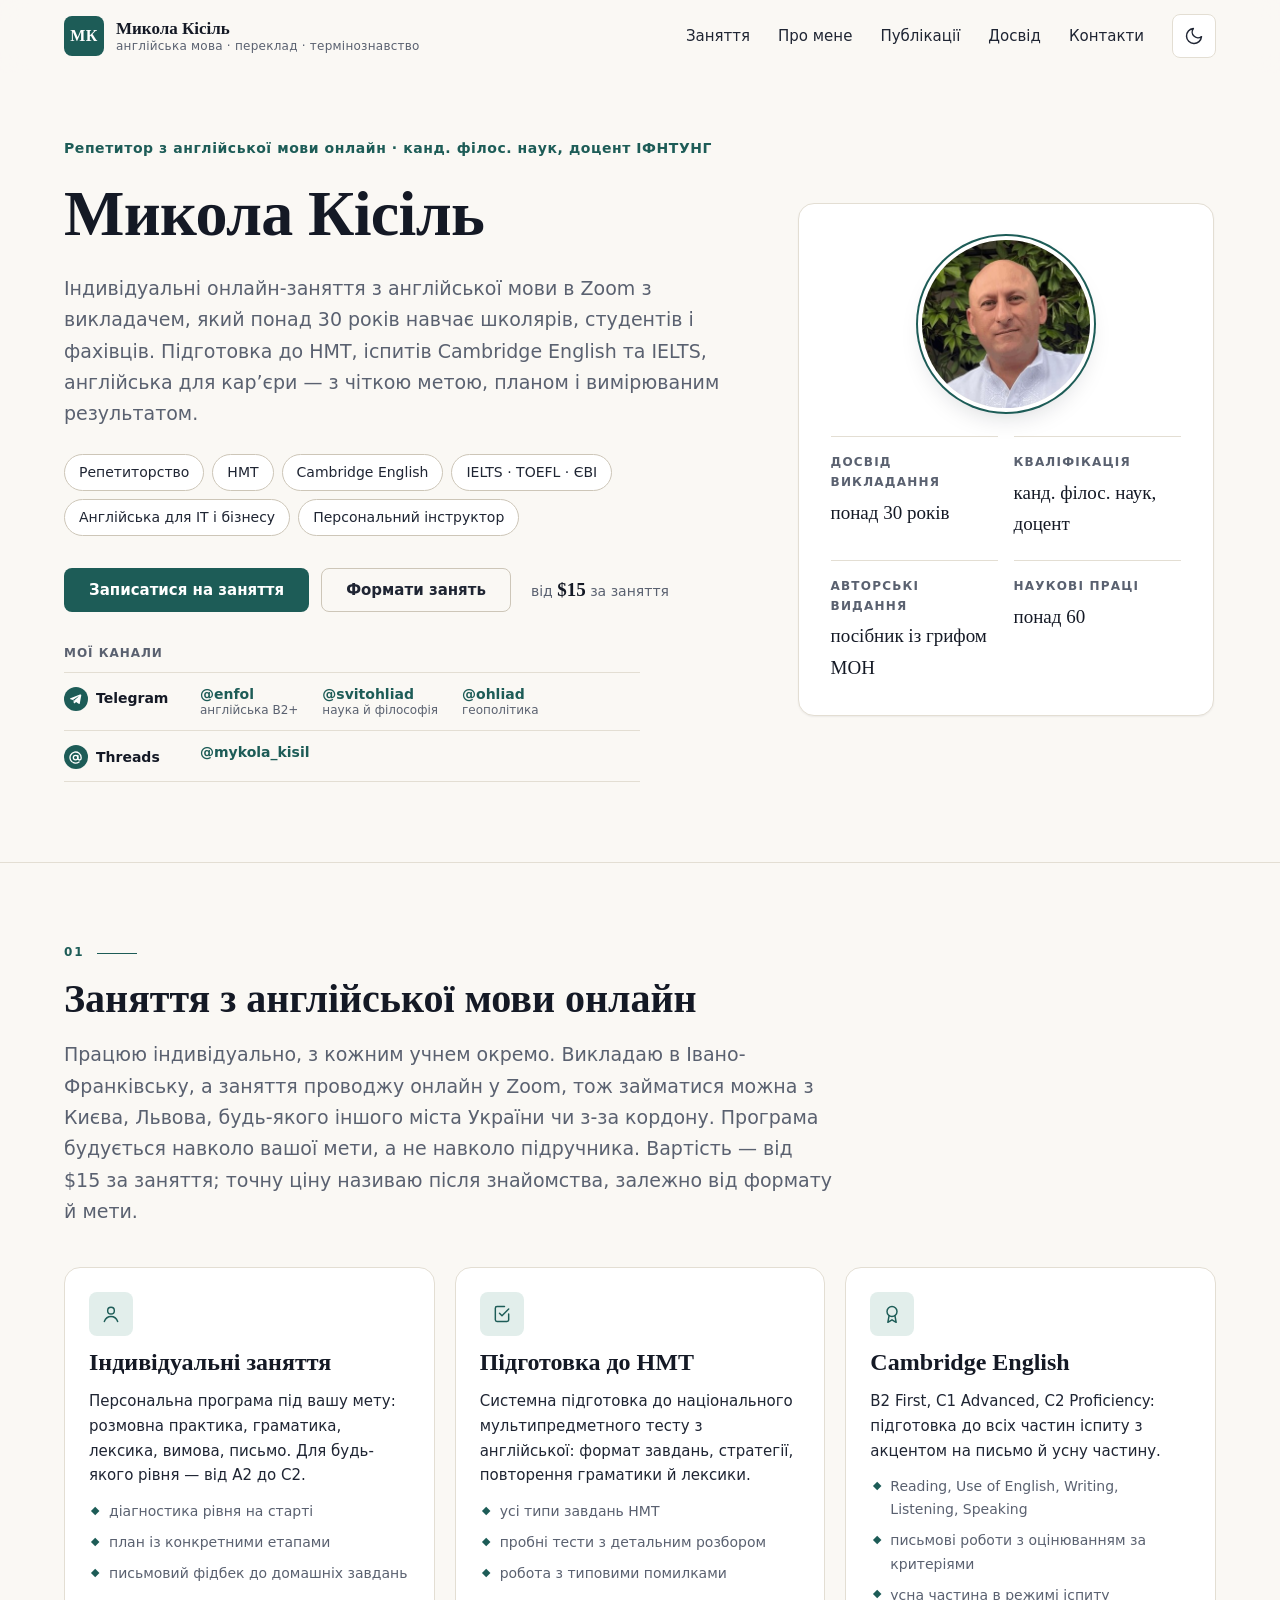
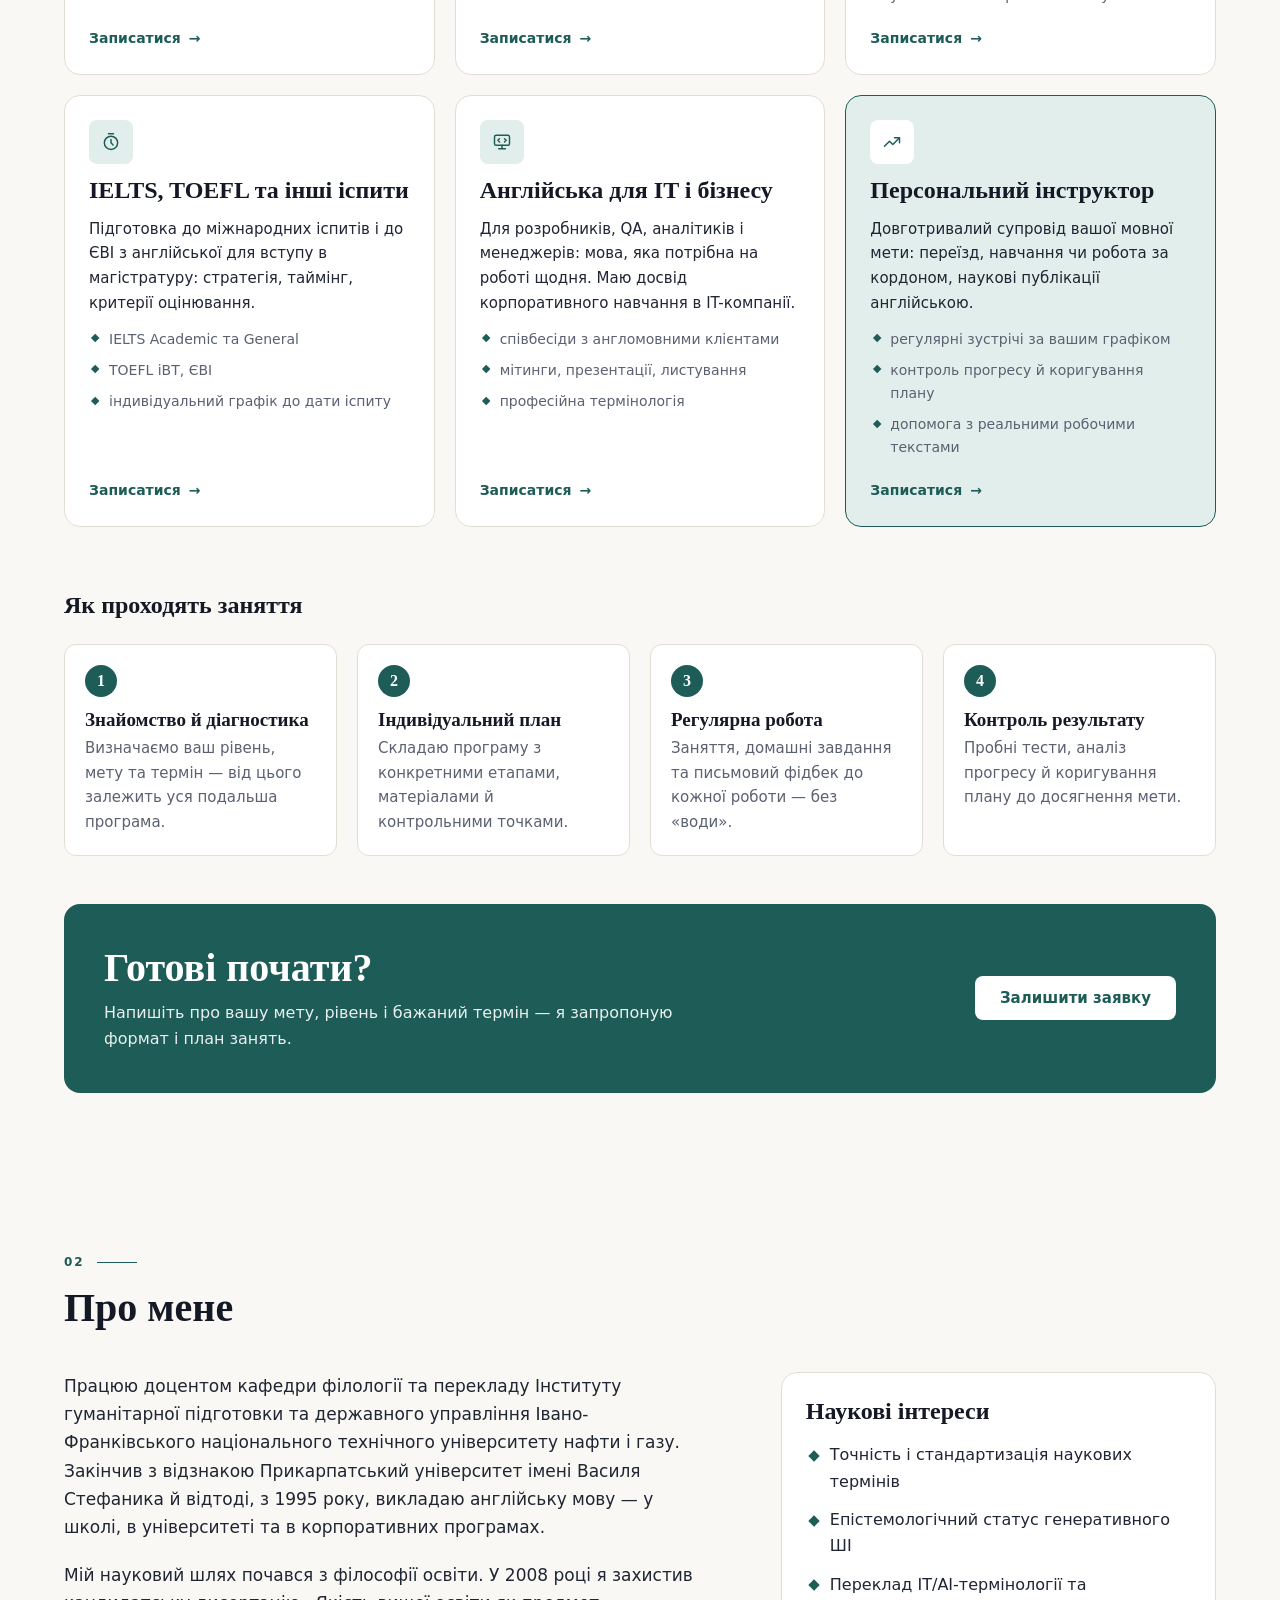
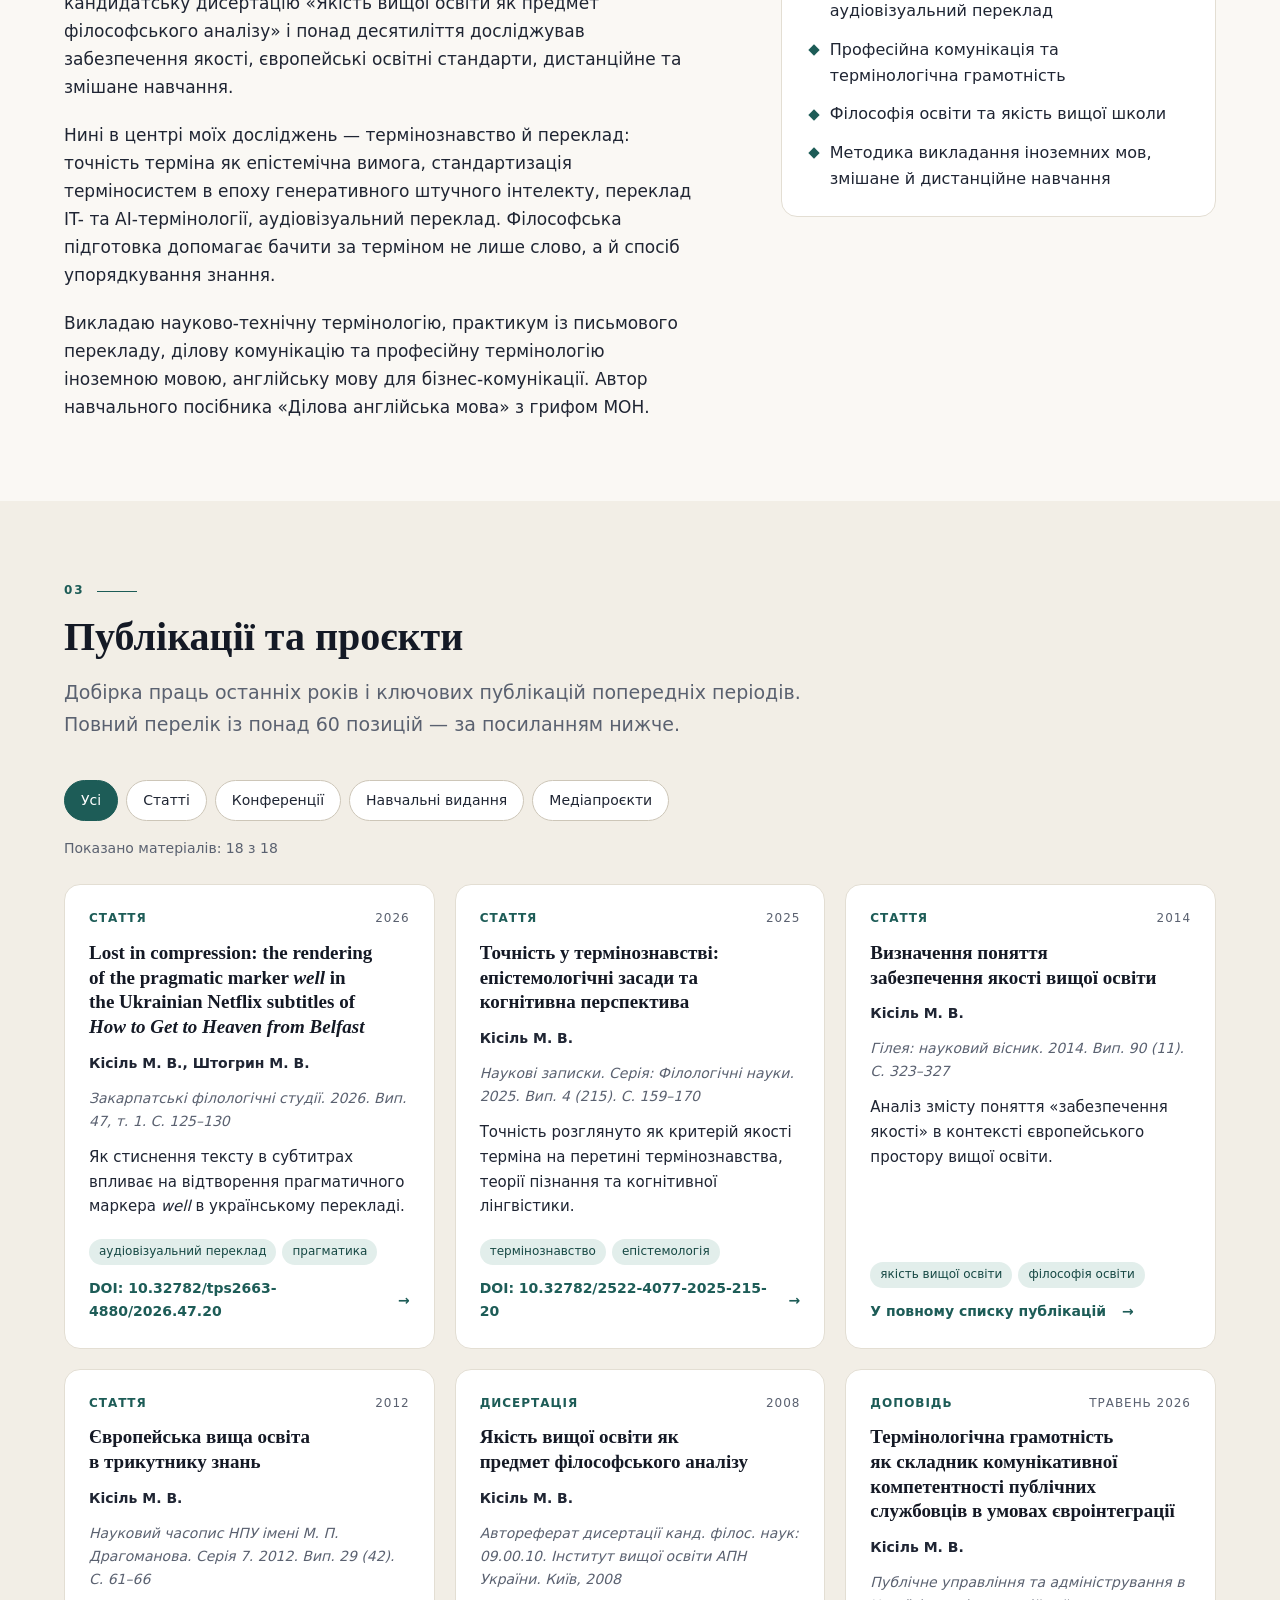
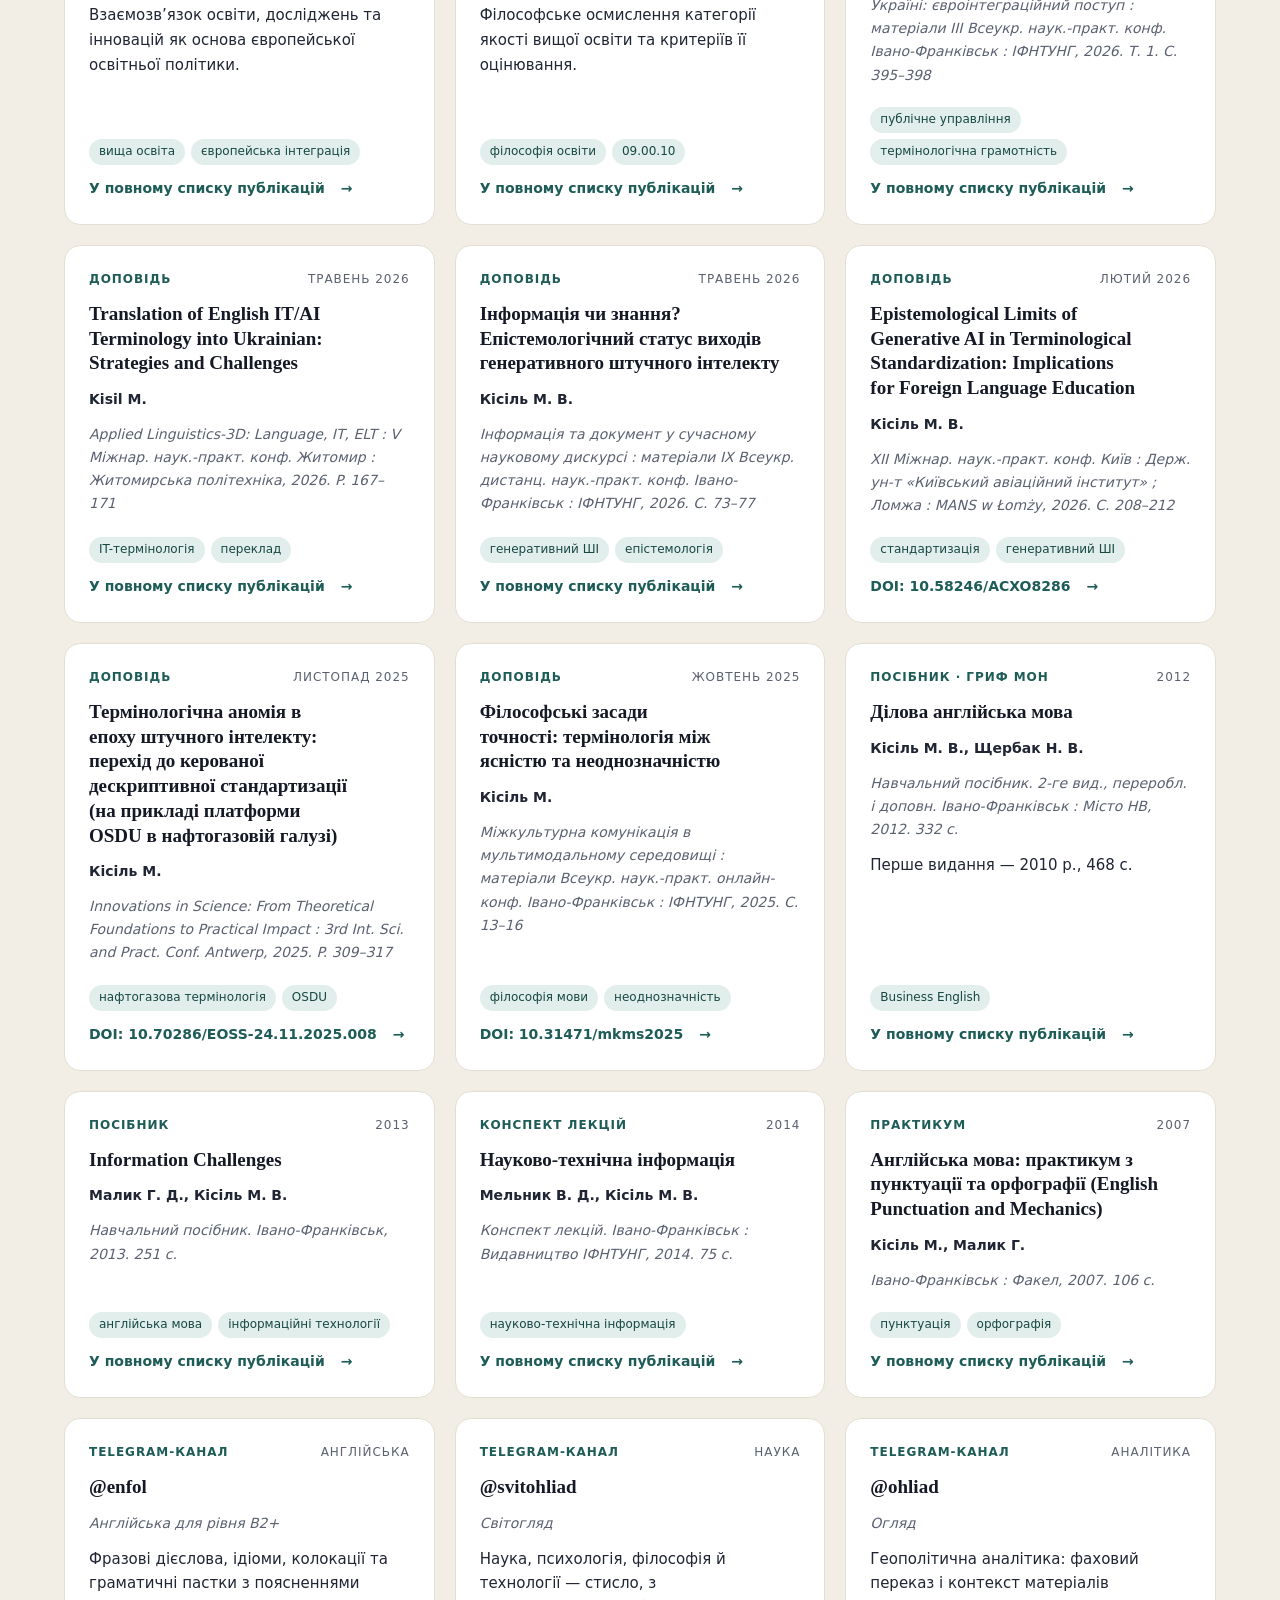
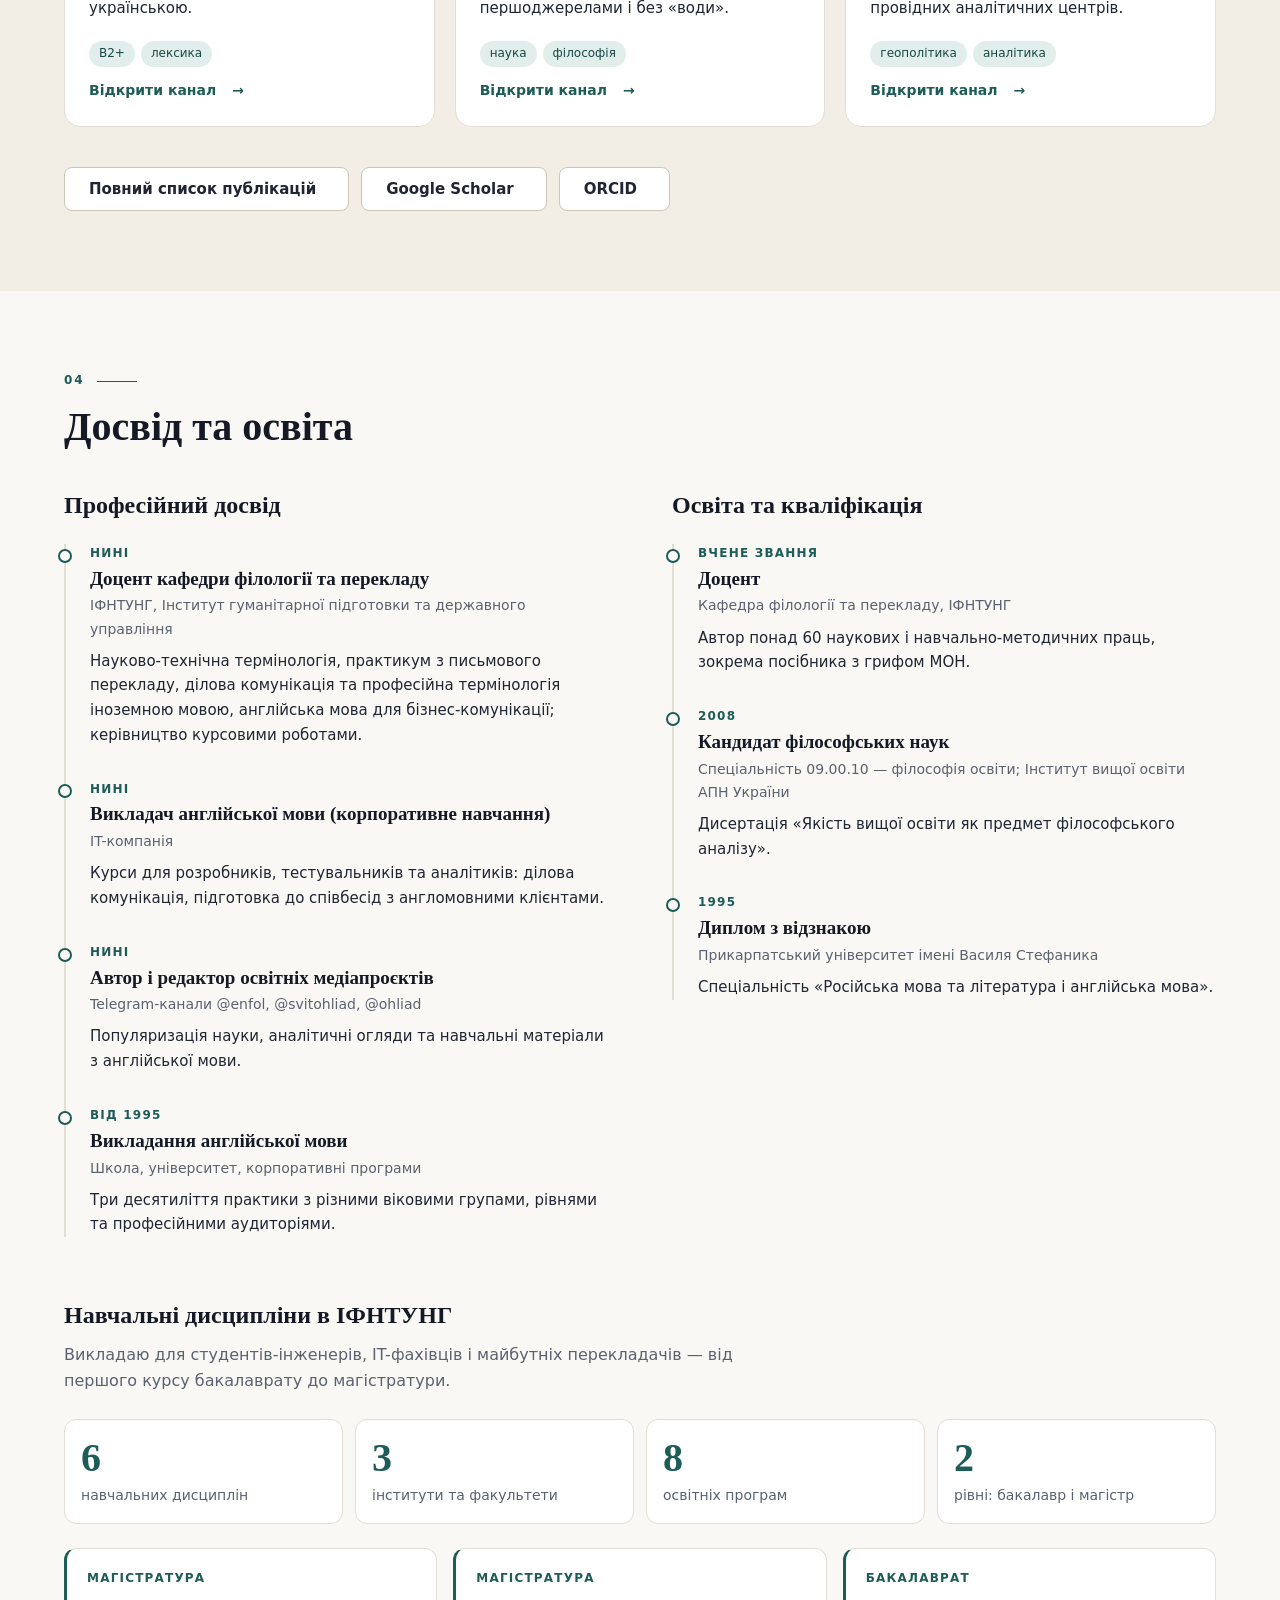
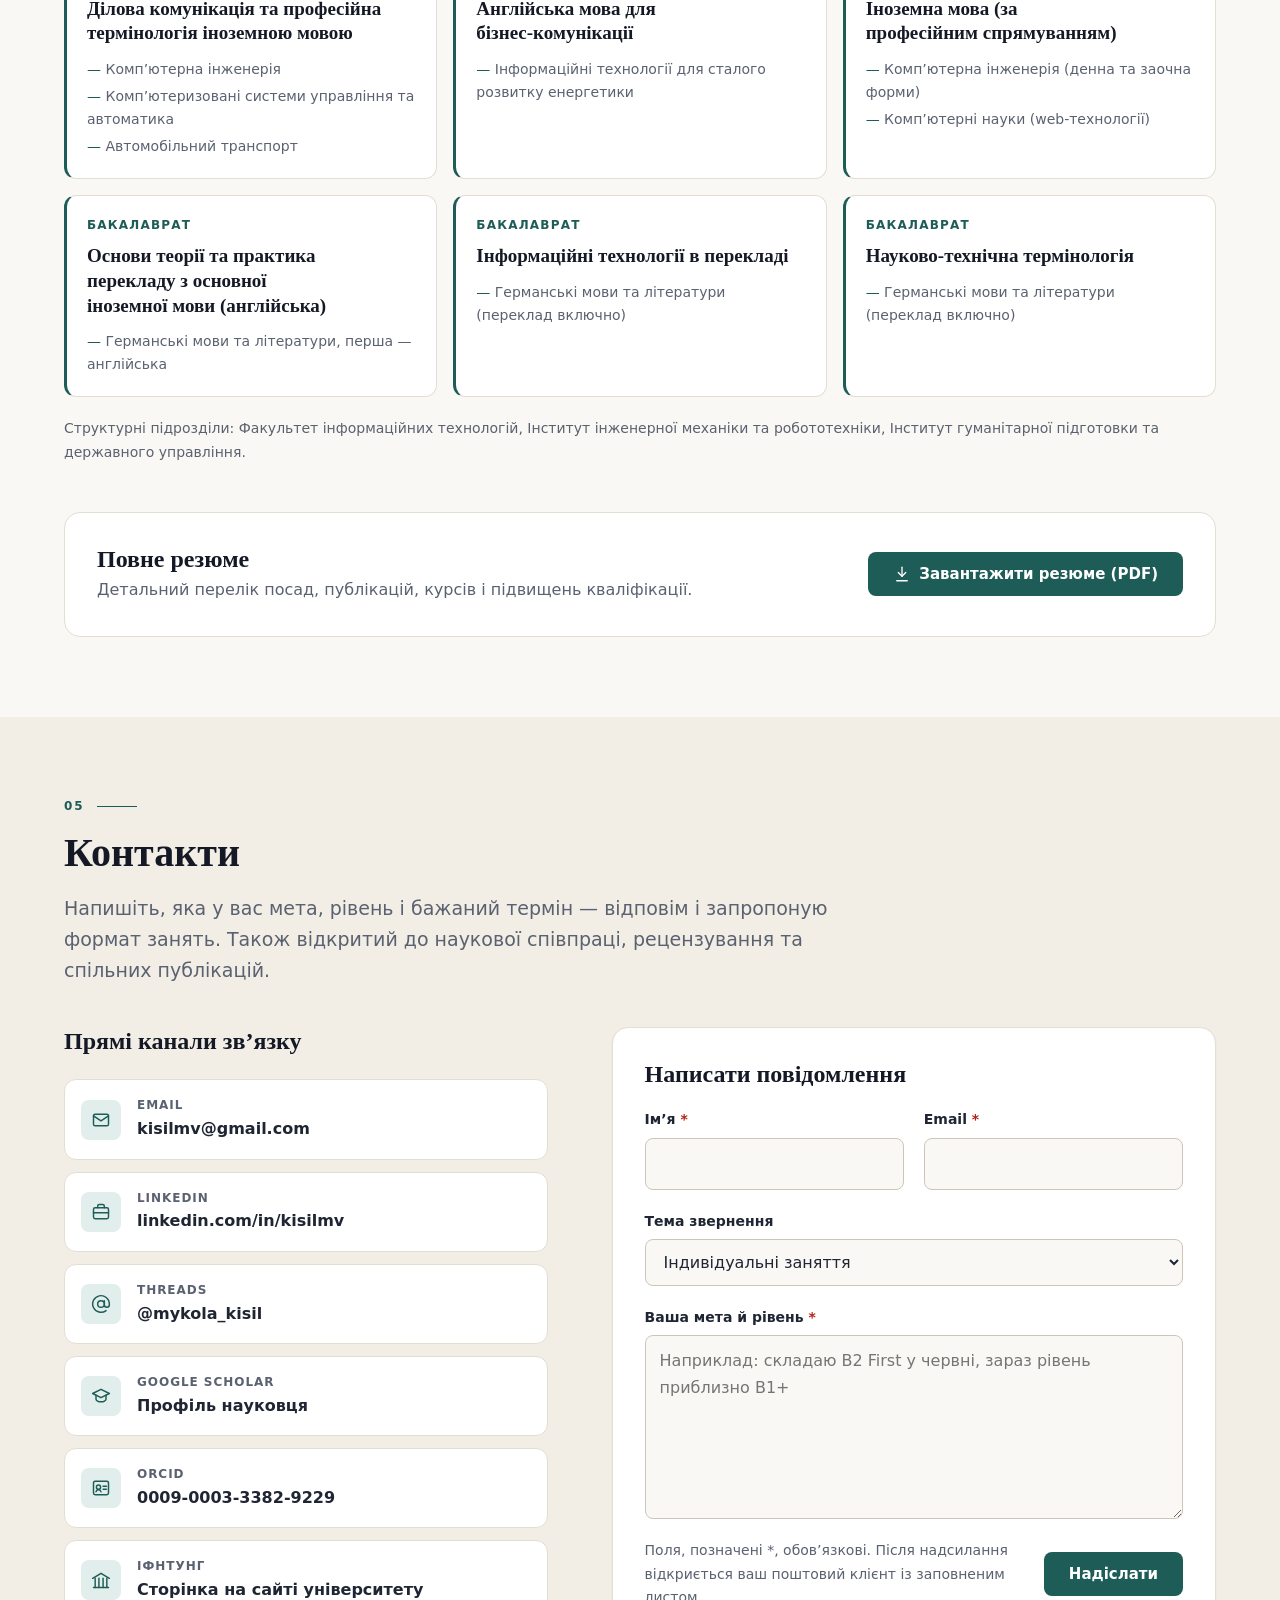
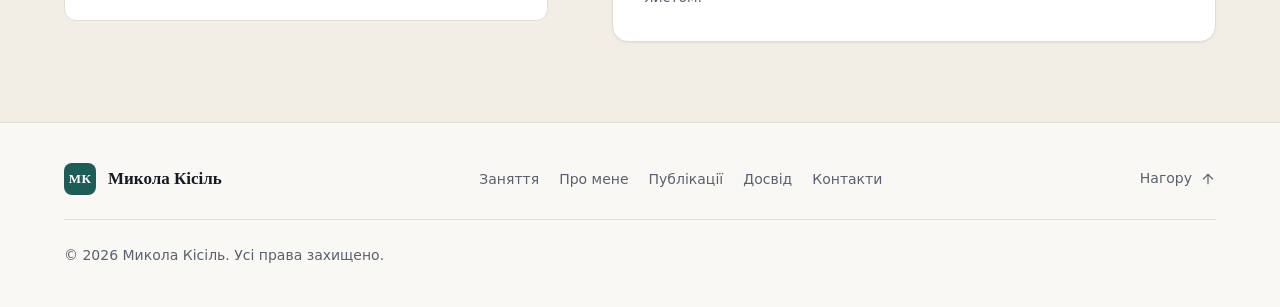
==== commit f51d7819: "Show price from $15 per lesson in hero, lessons intro, meta and schema Co-Authored-By: Claude Opus 5" ====
--- a/index.html
+++ b/index.html
@@ -17,7 +17,7 @@
   <link rel="icon" href="favicon.svg" type="image/svg+xml">
   <link rel="icon" href="favicon-32x32.png" type="image/png" sizes="32x32">
   <link rel="apple-touch-icon" href="apple-touch-icon.png">
-  <meta name="description" content="Репетитор з англійської мови онлайн у Zoom: підготовка до НМТ, IELTS, Cambridge English (B2 First, C1 Advanced), англійська для IT і бізнесу. Доцент ІФНТУНГ, понад 30 років досвіду. Для учнів з усієї України.">
+  <meta name="description" content="Репетитор з англійської мови онлайн у Zoom: підготовка до НМТ, IELTS, Cambridge English (B2 First, C1 Advanced), англійська для IT і бізнесу. Доцент ІФНТУНГ, понад 30 років досвіду. Від $15 за заняття.">
   <link rel="canonical" href="https://kisilmv.github.io/">
   <meta name="robots" content="index, follow, max-image-preview:large">
   <meta name="author" content="Микола Кісіль">
@@ -70,6 +70,11 @@
         ],
         "makesOffer": {
           "@type": "Offer",
+          "priceSpecification": {
+            "@type": "PriceSpecification",
+            "minPrice": 15,
+            "priceCurrency": "USD"
+          },
           "itemOffered": {
             "@type": "Service",
             "name": "Індивідуальні онлайн-заняття з англійської мови",
@@ -93,7 +98,7 @@
       document.documentElement.setAttribute('data-theme', theme);
     })();
   </script>
-  <link rel="stylesheet" href="styles.css?v=20260928">
+  <link rel="stylesheet" href="styles.css?v=20260928b">
   <script src="script.js?v=20260928" defer></script>
 </head>
 <body>
@@ -111,10 +116,10 @@
 
       <div class="header-actions">
         <button class="icon-button theme-toggle" type="button" aria-pressed="false" aria-label="Темна тема" title="Перемкнути тему">
-          <svg class="icon icon-moon" viewBox="0 0 24 24" fill="none" stroke="currentColor" stroke-width="1.75" stroke-linecap="round" stroke-linejoin="round" aria-hidden="true" focusable="false">
+          <svg class="icon icon-moon" width="20" height="20" viewBox="0 0 24 24" fill="none" stroke="currentColor" stroke-width="1.75" stroke-linecap="round" stroke-linejoin="round" aria-hidden="true" focusable="false">
             <path d="M21 12.79A9 9 0 1 1 11.21 3 7 7 0 0 0 21 12.79z"/>
           </svg>
-          <svg class="icon icon-sun" viewBox="0 0 24 24" fill="none" stroke="currentColor" stroke-width="1.75" stroke-linecap="round" stroke-linejoin="round" aria-hidden="true" focusable="false">
+          <svg class="icon icon-sun" width="20" height="20" viewBox="0 0 24 24" fill="none" stroke="currentColor" stroke-width="1.75" stroke-linecap="round" stroke-linejoin="round" aria-hidden="true" focusable="false">
             <circle cx="12" cy="12" r="4"/>
             <path d="M12 2v2M12 20v2M4.93 4.93l1.41 1.41M17.66 17.66l1.41 1.41M2 12h2M20 12h2M4.93 19.07l1.41-1.41M17.66 6.34l1.41-1.41"/>
           </svg>
@@ -161,12 +166,13 @@
           <div class="hero-actions">
             <a class="btn btn--primary" href="#contacts">Записатися на заняття</a>
             <a class="btn btn--secondary" href="#lessons">Формати занять</a>
+            <p class="hero-price">від <strong>$15</strong> за заняття</p>
           </div>
 
           <div class="follow" aria-labelledby="follow-title">
             <p class="follow-title" id="follow-title">Мої канали</p>
             <div class="follow-row">
-              <p class="follow-platform"><span class="follow-badge"><svg class="follow-glyph" viewBox="0 0 24 24" aria-hidden="true" focusable="false"><path fill="currentColor" d="M18.9 5.6 3.9 11.4c-.9.4-.9 1.3 0 1.6l3.8 1.2 1.5 4.6c.2.6.9.8 1.4.4l2.2-1.8 4 2.9c.7.5 1.6.1 1.8-.7L21 6.9c.2-1-.9-1.8-2.1-1.3Zm-2.4 3.3-6.7 6-.3 3.1-1.3-4.1 7.8-5.2c.4-.2.8.1.5.2Z"/></svg></span>Telegram</p>
+              <p class="follow-platform"><span class="follow-badge"><svg class="follow-glyph" width="15" height="15" viewBox="0 0 24 24" aria-hidden="true" focusable="false"><path fill="currentColor" d="M18.9 5.6 3.9 11.4c-.9.4-.9 1.3 0 1.6l3.8 1.2 1.5 4.6c.2.6.9.8 1.4.4l2.2-1.8 4 2.9c.7.5 1.6.1 1.8-.7L21 6.9c.2-1-.9-1.8-2.1-1.3Zm-2.4 3.3-6.7 6-.3 3.1-1.3-4.1 7.8-5.2c.4-.2.8.1.5.2Z"/></svg></span>Telegram</p>
               <ul class="follow-items">
               <li><a class="follow-link" href="https://t.me/enfol" target="_blank" rel="noopener noreferrer"><span class="follow-handle">@enfol</span><span class="follow-desc">англійська B2+</span><span class="visually-hidden"> — Telegram-канал (відкриється в новій вкладці)</span></a></li>
               <li><a class="follow-link" href="https://t.me/svitohliad" target="_blank" rel="noopener noreferrer"><span class="follow-handle">@svitohliad</span><span class="follow-desc">наука й філософія</span><span class="visually-hidden"> — Telegram-канал (відкриється в новій вкладці)</span></a></li>
@@ -174,7 +180,7 @@
               </ul>
             </div>
             <div class="follow-row">
-              <p class="follow-platform"><span class="follow-badge"><svg class="follow-glyph" viewBox="0 0 24 24" aria-hidden="true" focusable="false"><g fill="none" stroke="currentColor" stroke-width="2.1" stroke-linecap="round"><circle cx="12" cy="12" r="3.6"/><path d="M15.6 8.6v4.6a2.6 2.6 0 0 0 5.2 0V12a8.8 8.8 0 1 0-3.4 6.9"/></g></svg></span>Threads</p>
+              <p class="follow-platform"><span class="follow-badge"><svg class="follow-glyph" width="15" height="15" viewBox="0 0 24 24" aria-hidden="true" focusable="false"><g fill="none" stroke="currentColor" stroke-width="2.1" stroke-linecap="round"><circle cx="12" cy="12" r="3.6"/><path d="M15.6 8.6v4.6a2.6 2.6 0 0 0 5.2 0V12a8.8 8.8 0 1 0-3.4 6.9"/></g></svg></span>Threads</p>
               <ul class="follow-items">
               <li><a class="follow-link" href="https://www.threads.com/@mykola_kisil" target="_blank" rel="noopener noreferrer"><span class="follow-handle">@mykola_kisil</span><span class="visually-hidden"> — профіль у Threads (відкриється в новій вкладці)</span></a></li>
               </ul>
@@ -216,14 +222,15 @@
           <p class="section-intro">
             Працюю індивідуально, з кожним учнем окремо. Викладаю в Івано-Франківську, а заняття проводжу онлайн у Zoom,
             тож займатися можна з Києва, Львова, будь-якого іншого міста України чи з-за кордону. Програма будується навколо
-            вашої мети, а не навколо підручника.
+            вашої мети, а не навколо підручника. Вартість — від $15 за заняття; точну ціну називаю після
+            знайомства, залежно від формату й мети.
           </p>
         </header>
 
         <div class="service-grid">
           <article class="service-card">
             <div class="service-icon" aria-hidden="true">
-              <svg class="icon" viewBox="0 0 24 24" fill="none" stroke="currentColor" stroke-width="1.75" stroke-linecap="round" stroke-linejoin="round" focusable="false">
+              <svg class="icon" width="20" height="20" viewBox="0 0 24 24" fill="none" stroke="currentColor" stroke-width="1.75" stroke-linecap="round" stroke-linejoin="round" focusable="false">
                 <circle cx="12" cy="8" r="4"/>
                 <path d="M4 21c1.5-4 4.5-6 8-6s6.5 2 8 6"/>
               </svg>
@@ -240,7 +247,7 @@
 
           <article class="service-card">
             <div class="service-icon" aria-hidden="true">
-              <svg class="icon" viewBox="0 0 24 24" fill="none" stroke="currentColor" stroke-width="1.75" stroke-linecap="round" stroke-linejoin="round" focusable="false">
+              <svg class="icon" width="20" height="20" viewBox="0 0 24 24" fill="none" stroke="currentColor" stroke-width="1.75" stroke-linecap="round" stroke-linejoin="round" focusable="false">
                 <path d="M9 11l3 3 8-8"/>
                 <path d="M20 12v7a2 2 0 0 1-2 2H6a2 2 0 0 1-2-2V5a2 2 0 0 1 2-2h9"/>
               </svg>
@@ -257,7 +264,7 @@
 
           <article class="service-card">
             <div class="service-icon" aria-hidden="true">
-              <svg class="icon" viewBox="0 0 24 24" fill="none" stroke="currentColor" stroke-width="1.75" stroke-linecap="round" stroke-linejoin="round" focusable="false">
+              <svg class="icon" width="20" height="20" viewBox="0 0 24 24" fill="none" stroke="currentColor" stroke-width="1.75" stroke-linecap="round" stroke-linejoin="round" focusable="false">
                 <circle cx="12" cy="9" r="6"/>
                 <path d="M8.5 14 7 22l5-3 5 3-1.5-8"/>
               </svg>
@@ -274,7 +281,7 @@
 
           <article class="service-card">
             <div class="service-icon" aria-hidden="true">
-              <svg class="icon" viewBox="0 0 24 24" fill="none" stroke="currentColor" stroke-width="1.75" stroke-linecap="round" stroke-linejoin="round" focusable="false">
+              <svg class="icon" width="20" height="20" viewBox="0 0 24 24" fill="none" stroke="currentColor" stroke-width="1.75" stroke-linecap="round" stroke-linejoin="round" focusable="false">
                 <circle cx="12" cy="13" r="8"/>
                 <path d="M12 9v4l2.5 2.5"/>
                 <path d="M9 2h6"/>
@@ -292,7 +299,7 @@
 
           <article class="service-card">
             <div class="service-icon" aria-hidden="true">
-              <svg class="icon" viewBox="0 0 24 24" fill="none" stroke="currentColor" stroke-width="1.75" stroke-linecap="round" stroke-linejoin="round" focusable="false">
+              <svg class="icon" width="20" height="20" viewBox="0 0 24 24" fill="none" stroke="currentColor" stroke-width="1.75" stroke-linecap="round" stroke-linejoin="round" focusable="false">
                 <rect x="3" y="4" width="18" height="12" rx="2"/>
                 <path d="M8 20h8M12 16v4"/>
                 <path d="m9 8-2 2 2 2M15 8l2 2-2 2"/>
@@ -310,7 +317,7 @@
 
           <article class="service-card service-card--accent">
             <div class="service-icon" aria-hidden="true">
-              <svg class="icon" viewBox="0 0 24 24" fill="none" stroke="currentColor" stroke-width="1.75" stroke-linecap="round" stroke-linejoin="round" focusable="false">
+              <svg class="icon" width="20" height="20" viewBox="0 0 24 24" fill="none" stroke="currentColor" stroke-width="1.75" stroke-linecap="round" stroke-linejoin="round" focusable="false">
                 <path d="M3 17l6-6 4 4 8-8"/>
                 <path d="M15 7h6v6"/>
               </svg>
@@ -901,7 +908,7 @@
             <p class="cv-download-text">Детальний перелік посад, публікацій, курсів і підвищень кваліфікації.</p>
           </div>
           <a class="btn btn--primary" href="cv.pdf" download>
-            <svg class="icon" viewBox="0 0 24 24" fill="none" stroke="currentColor" stroke-width="1.75" stroke-linecap="round" stroke-linejoin="round" aria-hidden="true" focusable="false">
+            <svg class="icon" width="20" height="20" viewBox="0 0 24 24" fill="none" stroke="currentColor" stroke-width="1.75" stroke-linecap="round" stroke-linejoin="round" aria-hidden="true" focusable="false">
               <path d="M12 3v12"/>
               <path d="m7 10 5 5 5-5"/>
               <path d="M5 21h14"/>
@@ -930,7 +937,7 @@
               <li class="contact-item">
                 <a href="mailto:kisilmv@gmail.com">
                   <span class="contact-icon" aria-hidden="true">
-                    <svg class="icon" viewBox="0 0 24 24" fill="none" stroke="currentColor" stroke-width="1.75" stroke-linecap="round" stroke-linejoin="round" focusable="false">
+                    <svg class="icon" width="20" height="20" viewBox="0 0 24 24" fill="none" stroke="currentColor" stroke-width="1.75" stroke-linecap="round" stroke-linejoin="round" focusable="false">
                       <rect x="3" y="5" width="18" height="14" rx="2"/>
                       <path d="m3 7 9 6 9-6"/>
                     </svg>
@@ -944,7 +951,7 @@
               <li class="contact-item">
                 <a href="https://www.linkedin.com/in/kisilmv/" target="_blank" rel="noopener noreferrer">
                   <span class="contact-icon" aria-hidden="true">
-                    <svg class="icon" viewBox="0 0 24 24" fill="none" stroke="currentColor" stroke-width="1.75" stroke-linecap="round" stroke-linejoin="round" focusable="false">
+                    <svg class="icon" width="20" height="20" viewBox="0 0 24 24" fill="none" stroke="currentColor" stroke-width="1.75" stroke-linecap="round" stroke-linejoin="round" focusable="false">
                       <rect x="3" y="7" width="18" height="13" rx="2"/>
                       <path d="M8 7V5a2 2 0 0 1 2-2h4a2 2 0 0 1 2 2v2"/>
                       <path d="M3 13h18"/>
@@ -960,7 +967,7 @@
               <li class="contact-item">
                 <a href="https://www.threads.com/@mykola_kisil" target="_blank" rel="noopener noreferrer">
                   <span class="contact-icon" aria-hidden="true">
-                    <svg class="icon" viewBox="0 0 24 24" fill="none" stroke="currentColor" stroke-width="1.75" stroke-linecap="round" stroke-linejoin="round" focusable="false">
+                    <svg class="icon" width="20" height="20" viewBox="0 0 24 24" fill="none" stroke="currentColor" stroke-width="1.75" stroke-linecap="round" stroke-linejoin="round" focusable="false">
                       <circle cx="12" cy="12" r="4"/>
                       <path d="M16 8v5a3 3 0 0 0 6 0v-1a10 10 0 1 0-3.9 7.9"/>
                     </svg>
@@ -975,7 +982,7 @@
               <li class="contact-item">
                 <a href="https://scholar.google.com.ua/citations?user=8DQ0Q4oAAAAJ&amp;hl=uk" target="_blank" rel="noopener noreferrer">
                   <span class="contact-icon" aria-hidden="true">
-                    <svg class="icon" viewBox="0 0 24 24" fill="none" stroke="currentColor" stroke-width="1.75" stroke-linecap="round" stroke-linejoin="round" focusable="false">
+                    <svg class="icon" width="20" height="20" viewBox="0 0 24 24" fill="none" stroke="currentColor" stroke-width="1.75" stroke-linecap="round" stroke-linejoin="round" focusable="false">
                       <path d="m2 9 10-5 10 5-10 5-10-5z"/>
                       <path d="M6 11v5c0 1.5 2.7 3 6 3s6-1.5 6-3v-5"/>
                     </svg>
@@ -990,7 +997,7 @@
               <li class="contact-item">
                 <a href="https://orcid.org/0009-0003-3382-9229" target="_blank" rel="noopener noreferrer">
                   <span class="contact-icon" aria-hidden="true">
-                    <svg class="icon" viewBox="0 0 24 24" fill="none" stroke="currentColor" stroke-width="1.75" stroke-linecap="round" stroke-linejoin="round" focusable="false">
+                    <svg class="icon" width="20" height="20" viewBox="0 0 24 24" fill="none" stroke="currentColor" stroke-width="1.75" stroke-linecap="round" stroke-linejoin="round" focusable="false">
                       <rect x="3" y="4" width="18" height="16" rx="2"/>
                       <circle cx="9" cy="11" r="2.5"/>
                       <path d="M6 16.5c.6-1.5 1.8-2.3 3-2.3s2.4.8 3 2.3"/>
@@ -1007,7 +1014,7 @@
               <li class="contact-item">
                 <a href="https://nung.edu.ua/person/kisil-mykola-vasylovych" target="_blank" rel="noopener noreferrer">
                   <span class="contact-icon" aria-hidden="true">
-                    <svg class="icon" viewBox="0 0 24 24" fill="none" stroke="currentColor" stroke-width="1.75" stroke-linecap="round" stroke-linejoin="round" focusable="false">
+                    <svg class="icon" width="20" height="20" viewBox="0 0 24 24" fill="none" stroke="currentColor" stroke-width="1.75" stroke-linecap="round" stroke-linejoin="round" focusable="false">
                       <path d="M3 21h18"/>
                       <path d="M5 21V10M19 21V10M9.5 21V10M14.5 21V10"/>
                       <path d="m2 10 10-6 10 6"/>
@@ -1092,7 +1099,7 @@
 
       <a class="back-to-top" href="#top">
         Нагору
-        <svg class="icon" viewBox="0 0 24 24" fill="none" stroke="currentColor" stroke-width="1.75" stroke-linecap="round" stroke-linejoin="round" aria-hidden="true" focusable="false">
+        <svg class="icon" width="20" height="20" viewBox="0 0 24 24" fill="none" stroke="currentColor" stroke-width="1.75" stroke-linecap="round" stroke-linejoin="round" aria-hidden="true" focusable="false">
           <path d="M12 19V5"/>
           <path d="m5 12 7-7 7 7"/>
         </svg>
--- a/styles.css
+++ b/styles.css
@@ -627,6 +627,24 @@
   margin-top: var(--space-8);
 }
 
+.hero-price {
+  align-self: center;
+  margin: 0 0 0 var(--space-2);
+  color: var(--color-text-muted);
+  font-size: var(--fs-sm);
+}
+
+@media (max-width: 30rem) {
+  .hero-price { margin-left: 0; }
+}
+
+.hero-price strong {
+  color: var(--color-heading);
+  font-family: var(--font-serif);
+  font-size: var(--fs-lg);
+  font-weight: 700;
+}
+
 .follow {
   max-width: 36rem;
   margin-top: var(--space-8);
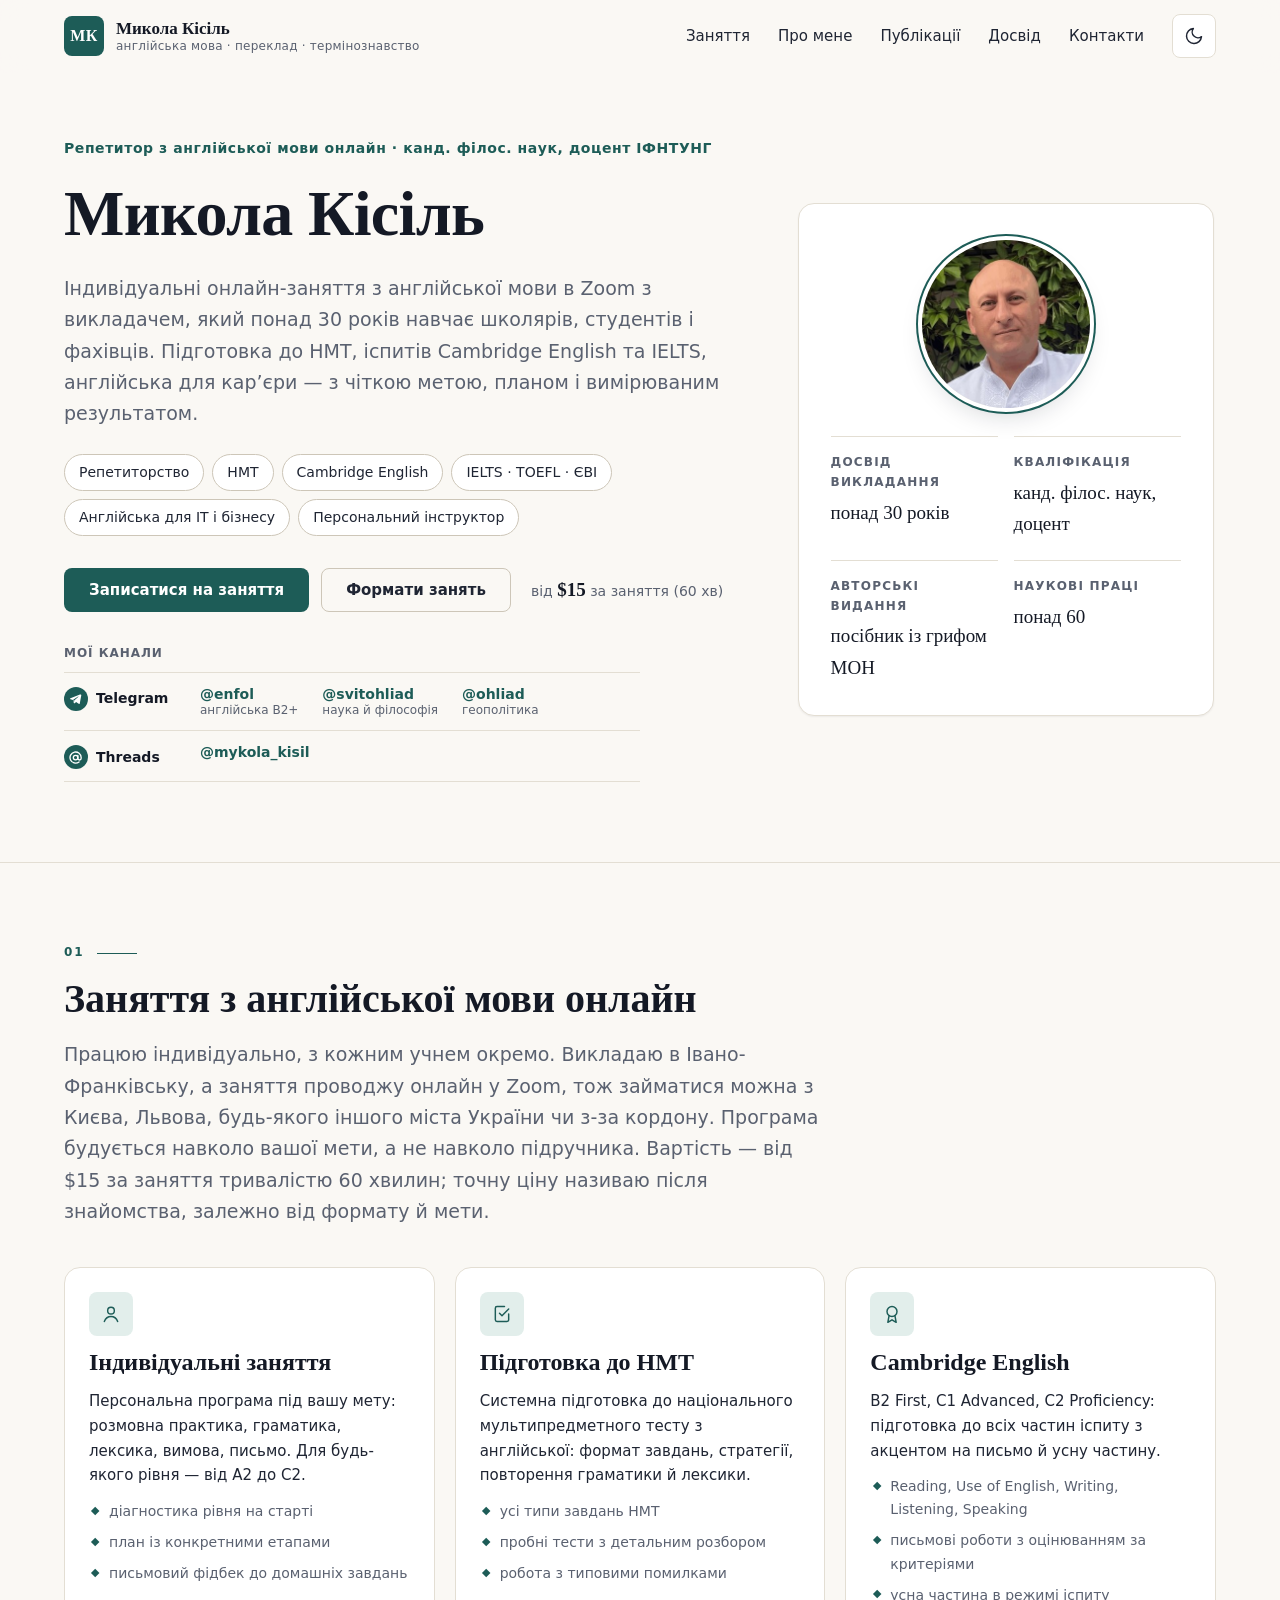
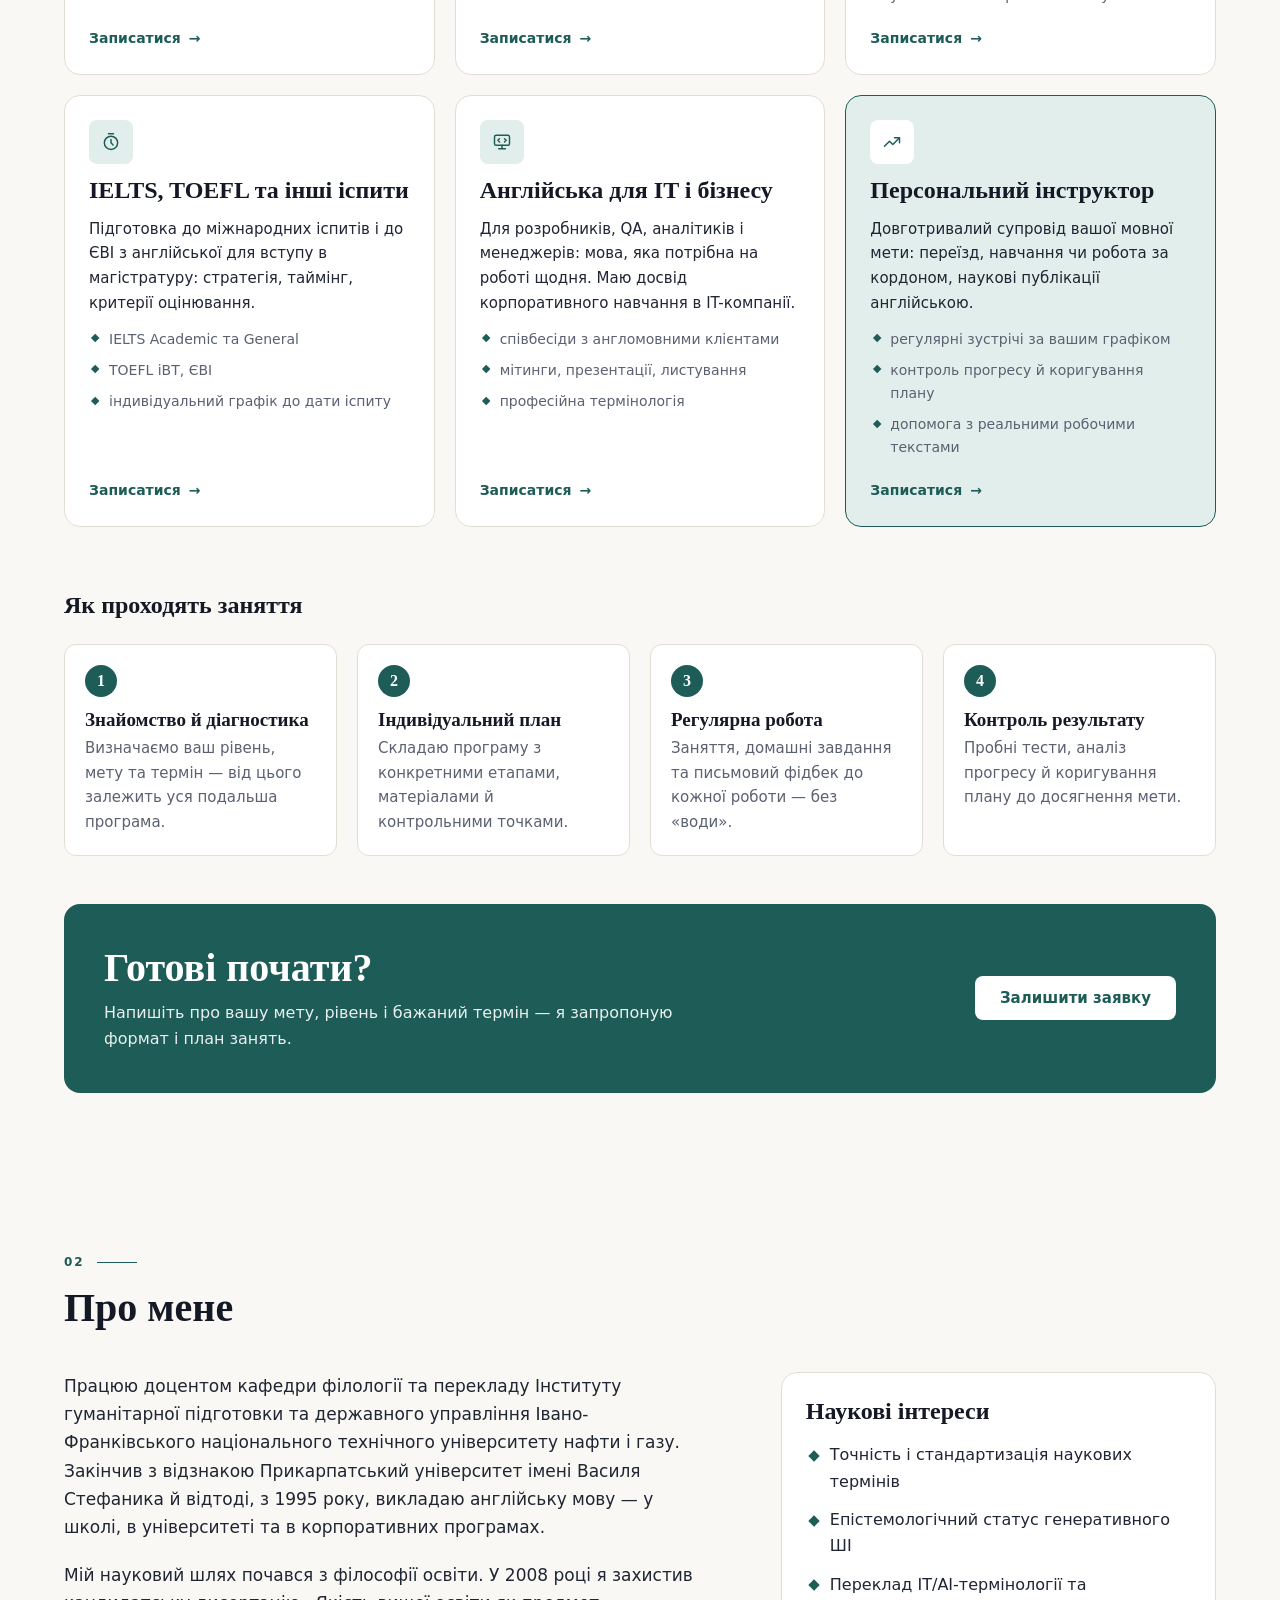
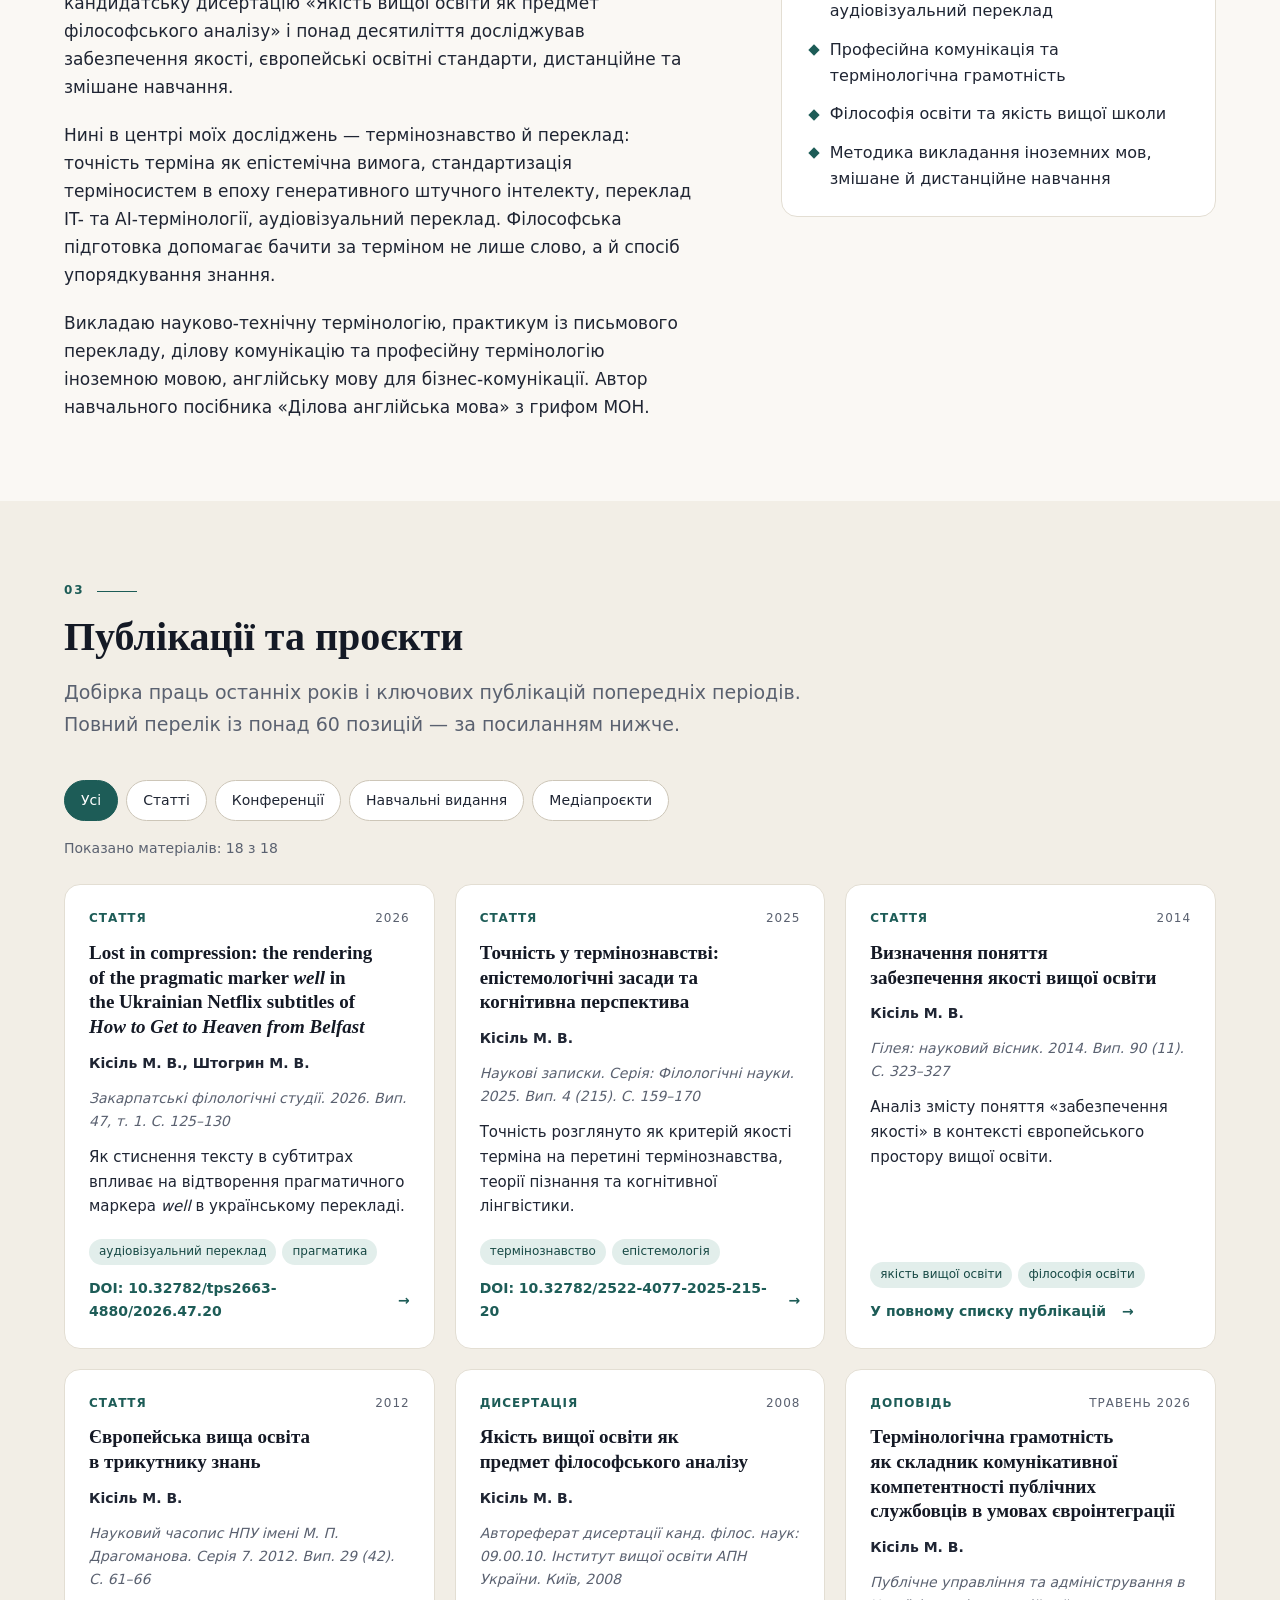
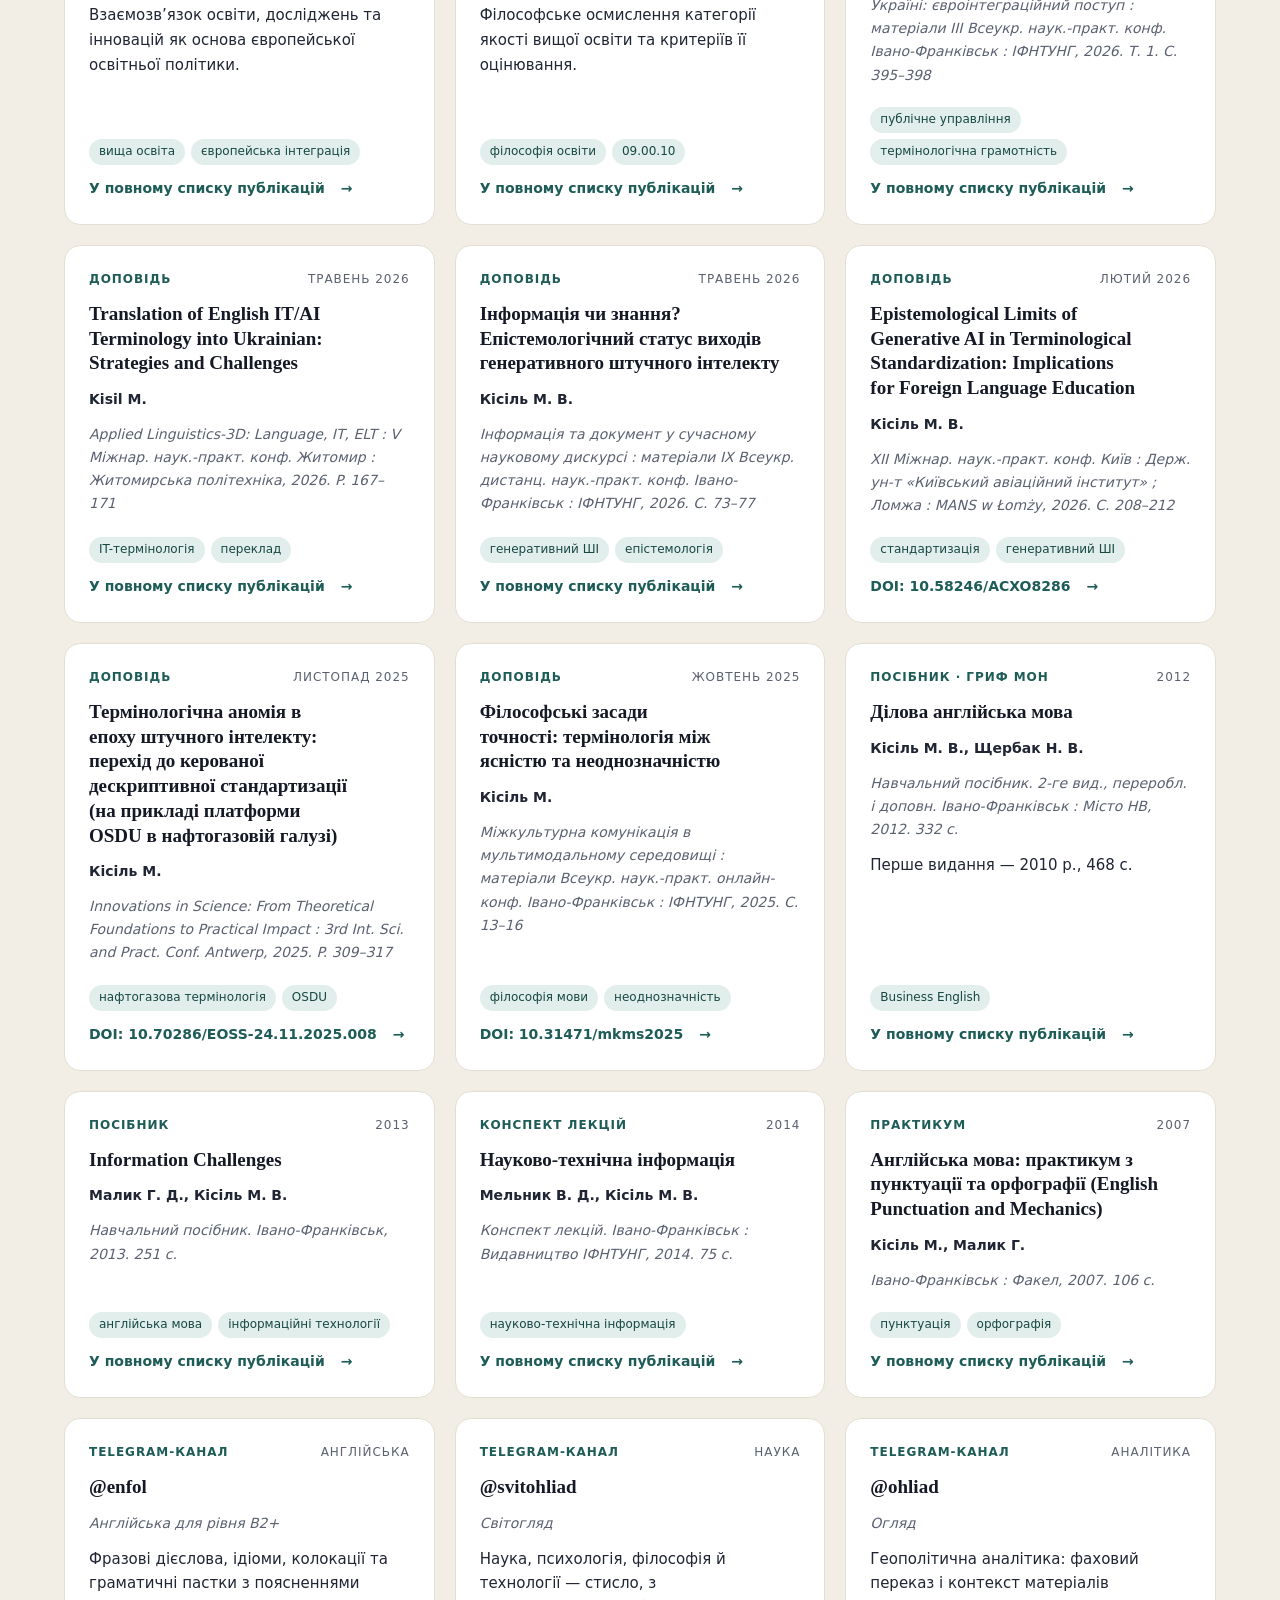
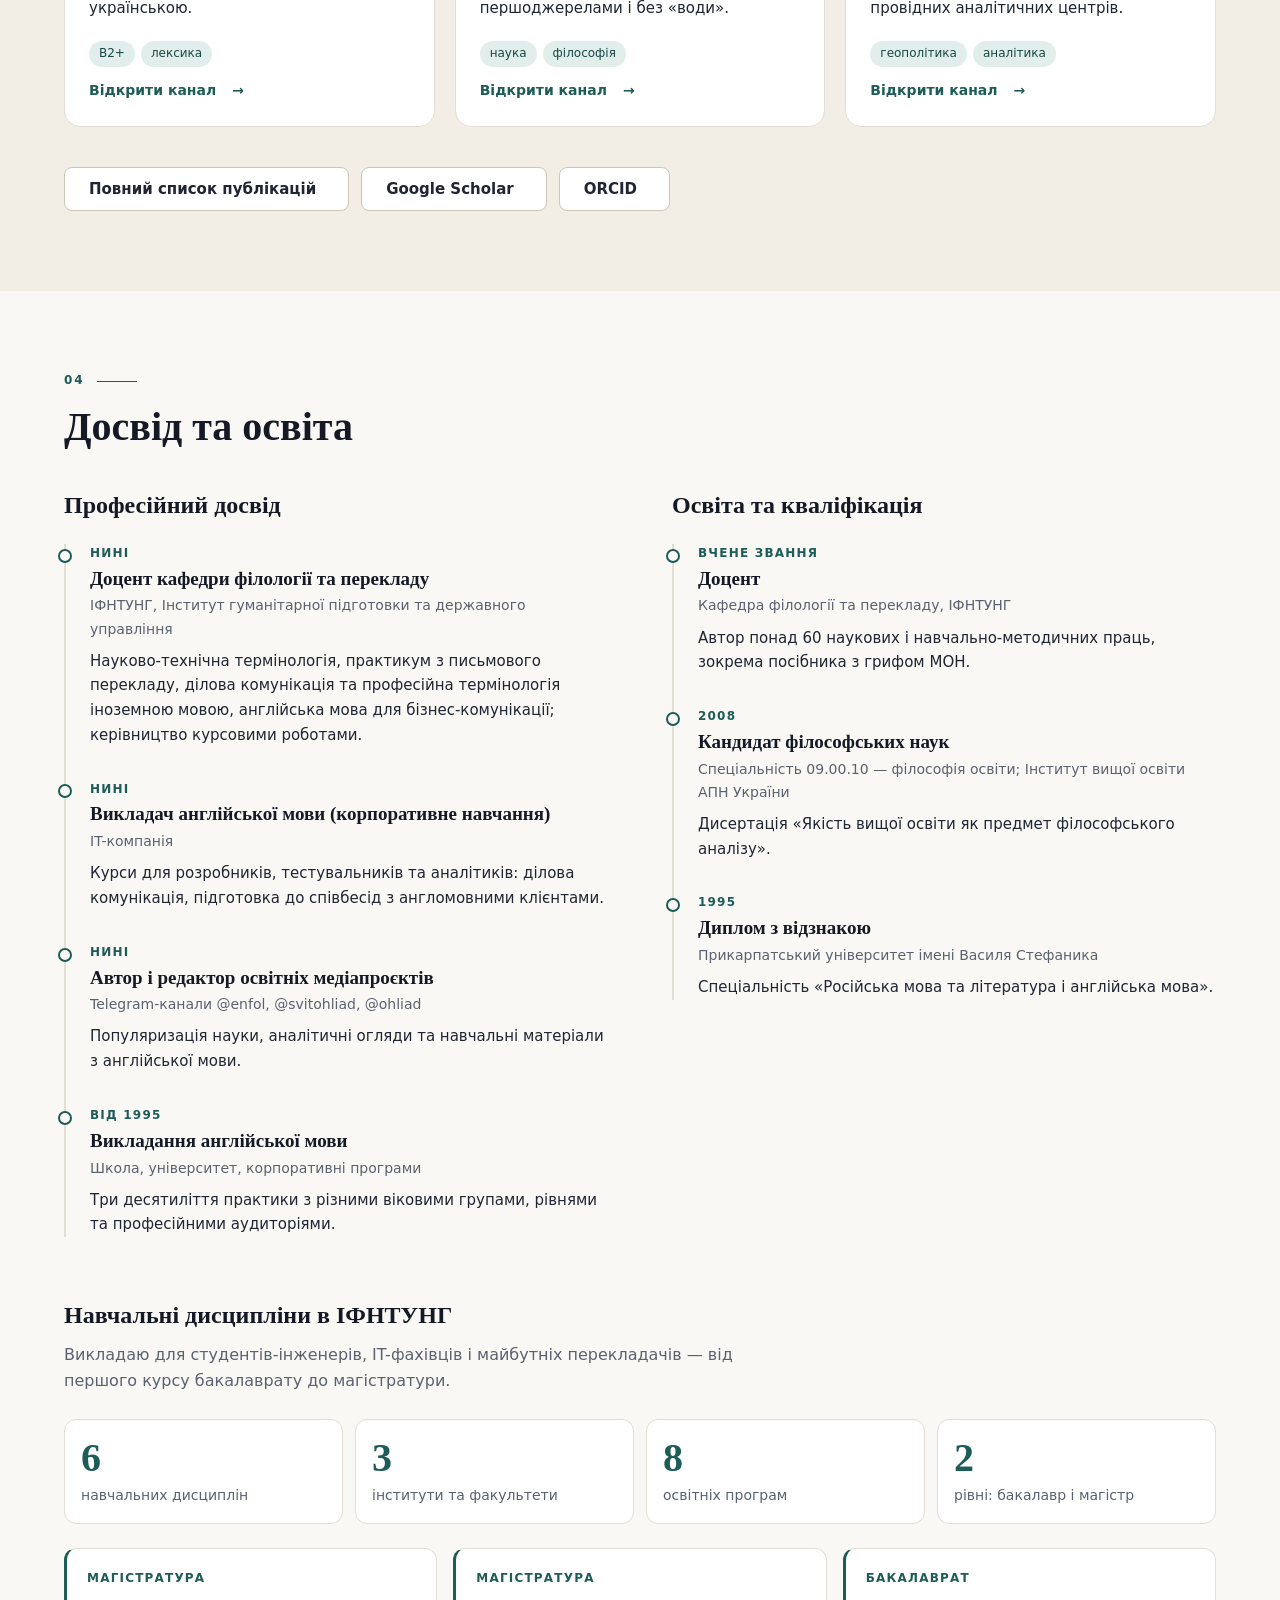
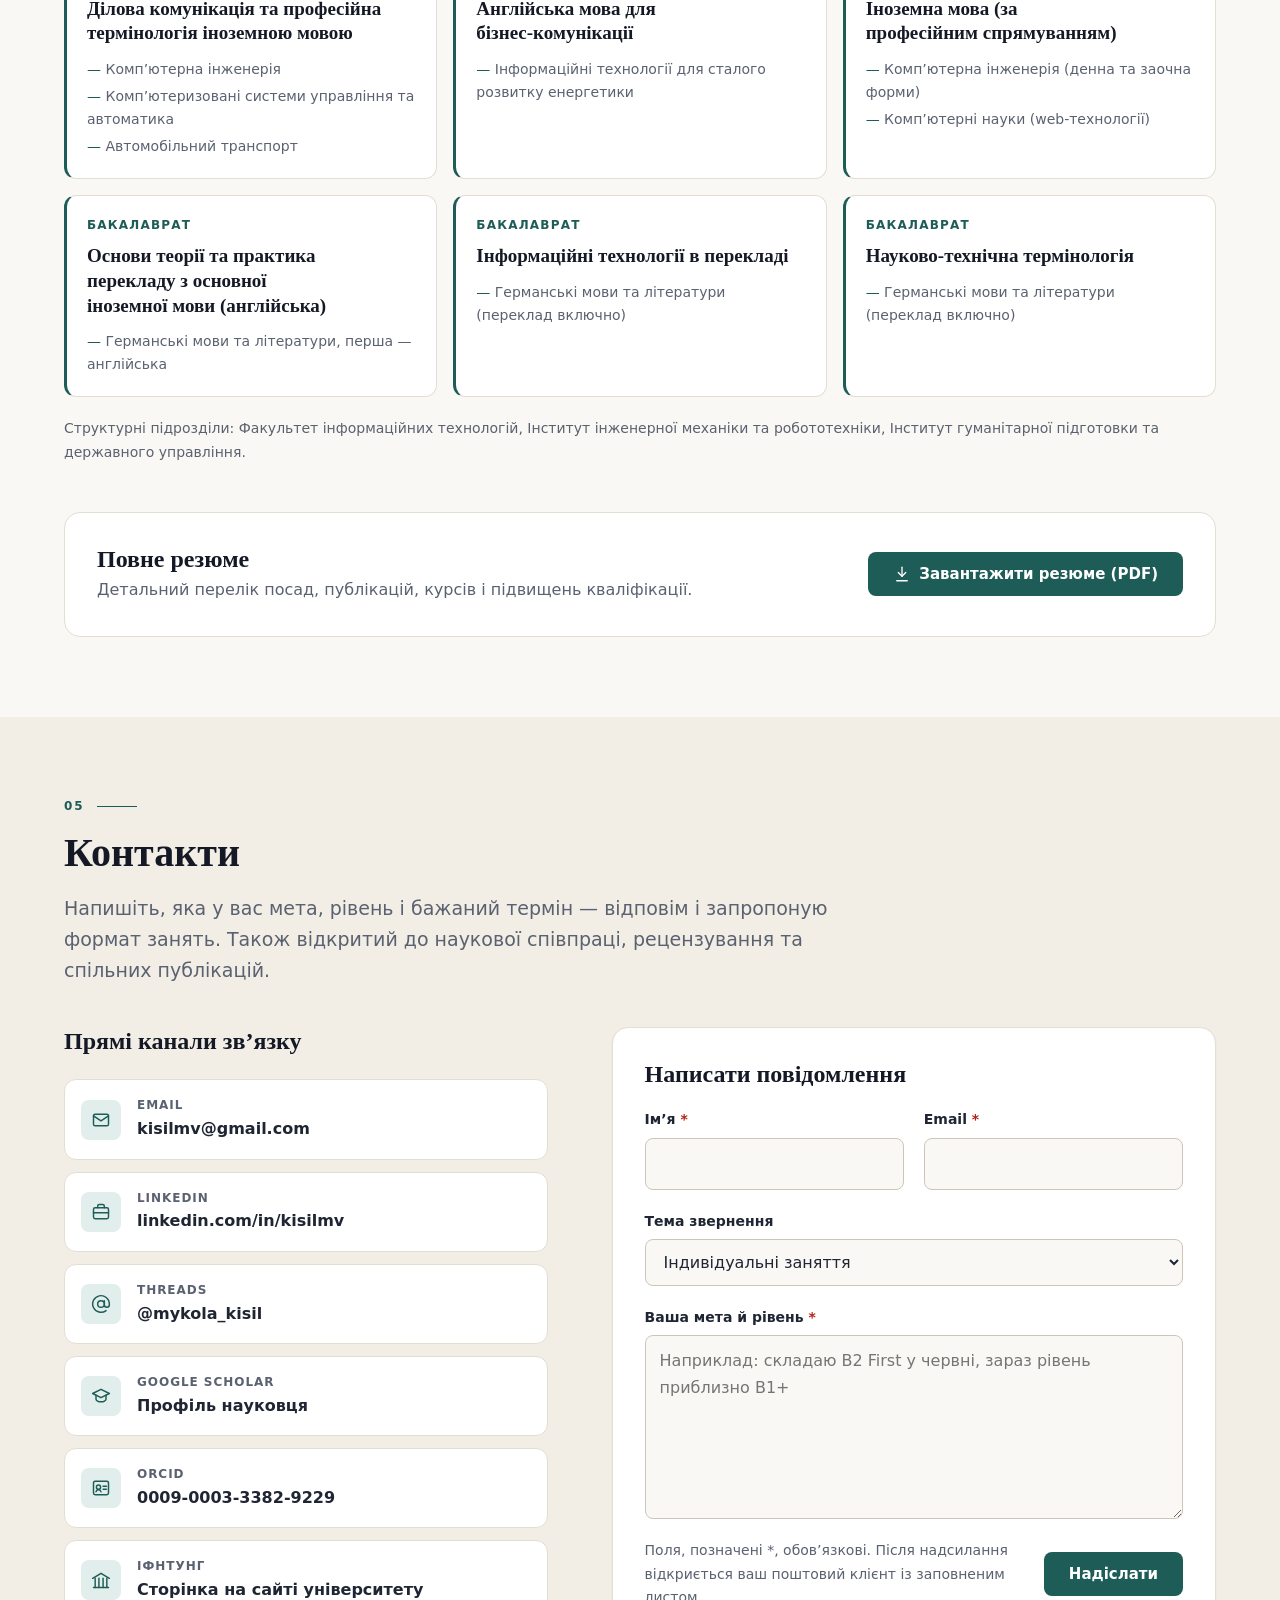
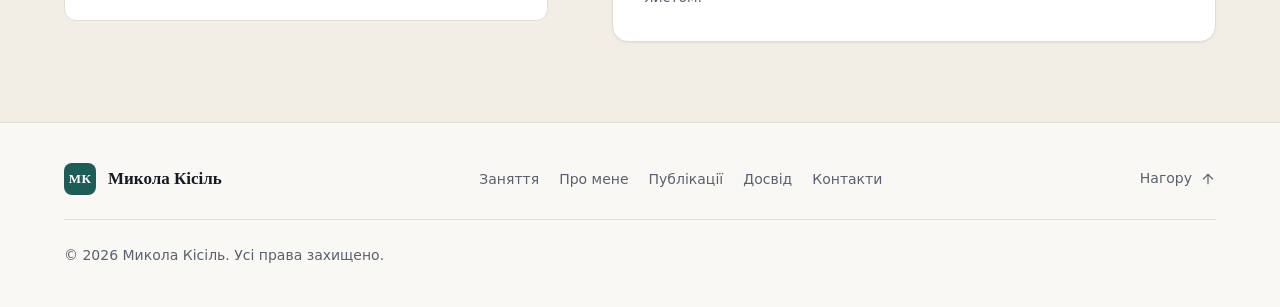
==== commit 75db62de: "Specify 60-minute lesson length with the price Co-Authored-By: Claude Opus 5.5 <noreply@anthropic.co" ====
--- a/index.html
+++ b/index.html
@@ -17,7 +17,7 @@
   <link rel="icon" href="favicon.svg" type="image/svg+xml">
   <link rel="icon" href="favicon-32x32.png" type="image/png" sizes="32x32">
   <link rel="apple-touch-icon" href="apple-touch-icon.png">
-  <meta name="description" content="Репетитор з англійської мови онлайн у Zoom: підготовка до НМТ, IELTS, Cambridge English (B2 First, C1 Advanced), англійська для IT і бізнесу. Доцент ІФНТУНГ, понад 30 років досвіду. Від $15 за заняття.">
+  <meta name="description" content="Репетитор з англійської мови онлайн у Zoom: підготовка до НМТ, IELTS, Cambridge English (B2 First, C1 Advanced), англійська для IT і бізнесу. Доцент ІФНТУНГ, понад 30 років досвіду. Від $15 за 60 хвилин.">
   <link rel="canonical" href="https://kisilmv.github.io/">
   <meta name="robots" content="index, follow, max-image-preview:large">
   <meta name="author" content="Микола Кісіль">
@@ -73,13 +73,14 @@
           "priceSpecification": {
             "@type": "PriceSpecification",
             "minPrice": 15,
-            "priceCurrency": "USD"
+            "priceCurrency": "USD",
+            "unitText": "заняття 60 хв"
           },
           "itemOffered": {
             "@type": "Service",
             "name": "Індивідуальні онлайн-заняття з англійської мови",
             "serviceType": "Репетиторство з англійської мови",
-            "description": "Заняття в Zoom: загальна англійська A2–C2, підготовка до НМТ, IELTS, TOEFL, ЄВІ, Cambridge English, англійська для IT і бізнесу.",
+            "description": "Заняття в Zoom тривалістю 60 хвилин: загальна англійська A2–C2, підготовка до НМТ, IELTS, TOEFL, ЄВІ, Cambridge English, англійська для IT і бізнесу.",
             "areaServed": { "@type": "Country", "name": "Україна" },
             "availableChannel": { "@type": "ServiceChannel", "serviceUrl": "https://kisilmv.github.io/#contacts" }
           }
@@ -166,7 +167,7 @@
           <div class="hero-actions">
             <a class="btn btn--primary" href="#contacts">Записатися на заняття</a>
             <a class="btn btn--secondary" href="#lessons">Формати занять</a>
-            <p class="hero-price">від <strong>$15</strong> за заняття</p>
+            <p class="hero-price">від <strong>$15</strong> за заняття (60 хв)</p>
           </div>
 
           <div class="follow" aria-labelledby="follow-title">
@@ -222,7 +223,7 @@
           <p class="section-intro">
             Працюю індивідуально, з кожним учнем окремо. Викладаю в Івано-Франківську, а заняття проводжу онлайн у Zoom,
             тож займатися можна з Києва, Львова, будь-якого іншого міста України чи з-за кордону. Програма будується навколо
-            вашої мети, а не навколо підручника. Вартість — від $15 за заняття; точну ціну називаю після
+            вашої мети, а не навколо підручника. Вартість — від $15 за заняття тривалістю 60 хвилин; точну ціну називаю після
             знайомства, залежно від формату й мети.
           </p>
         </header>
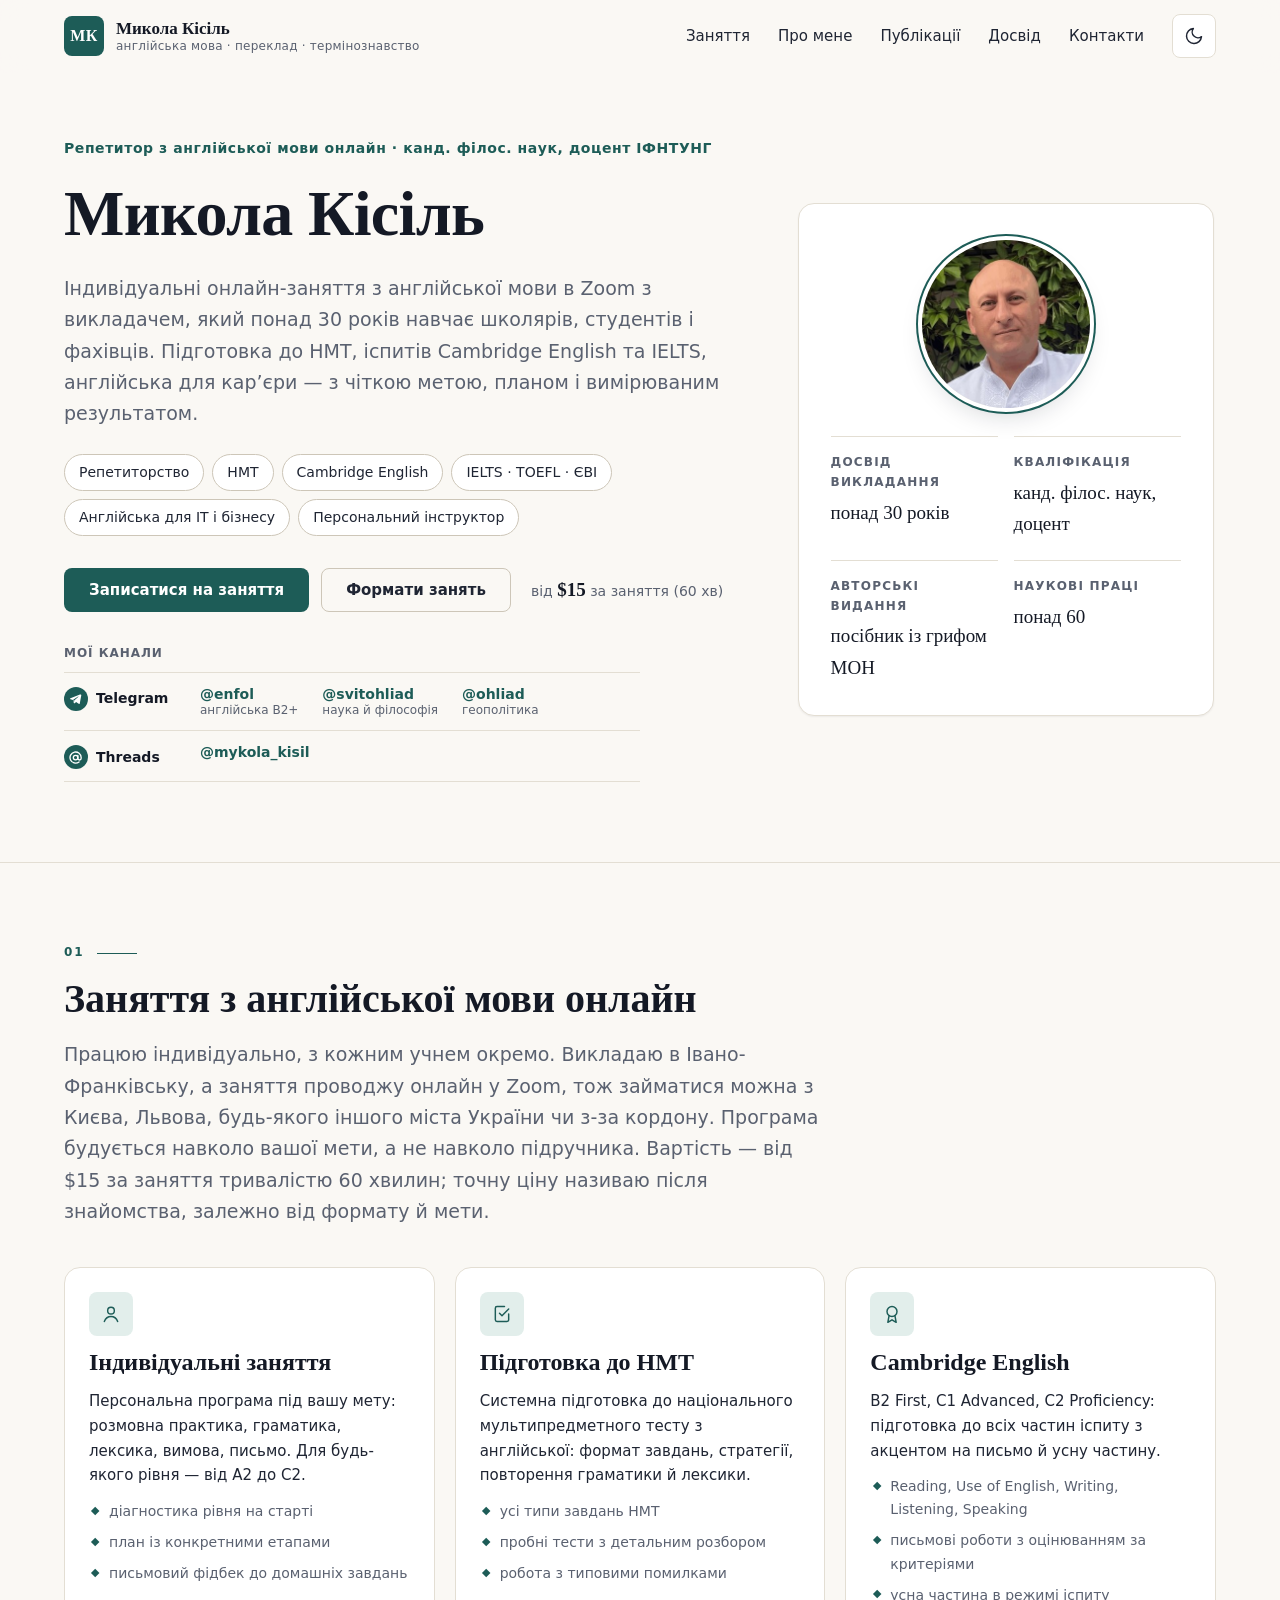
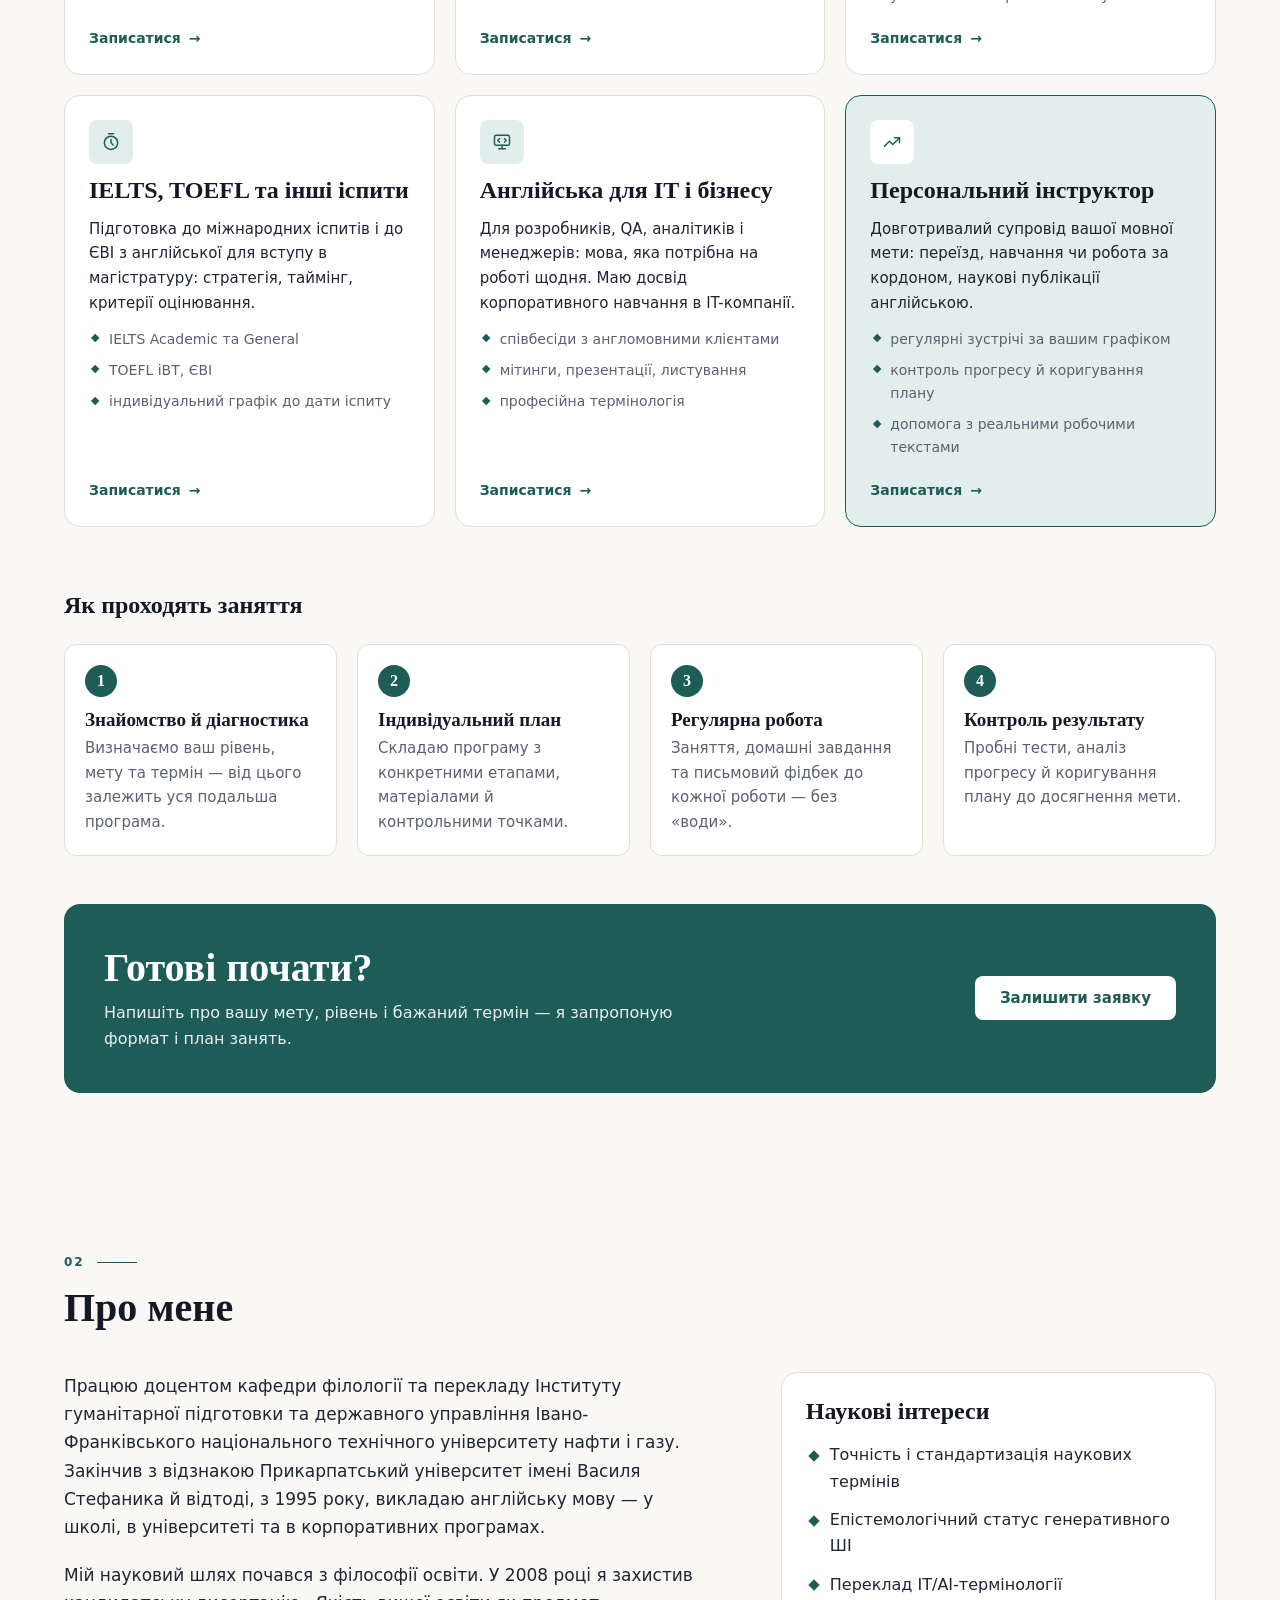
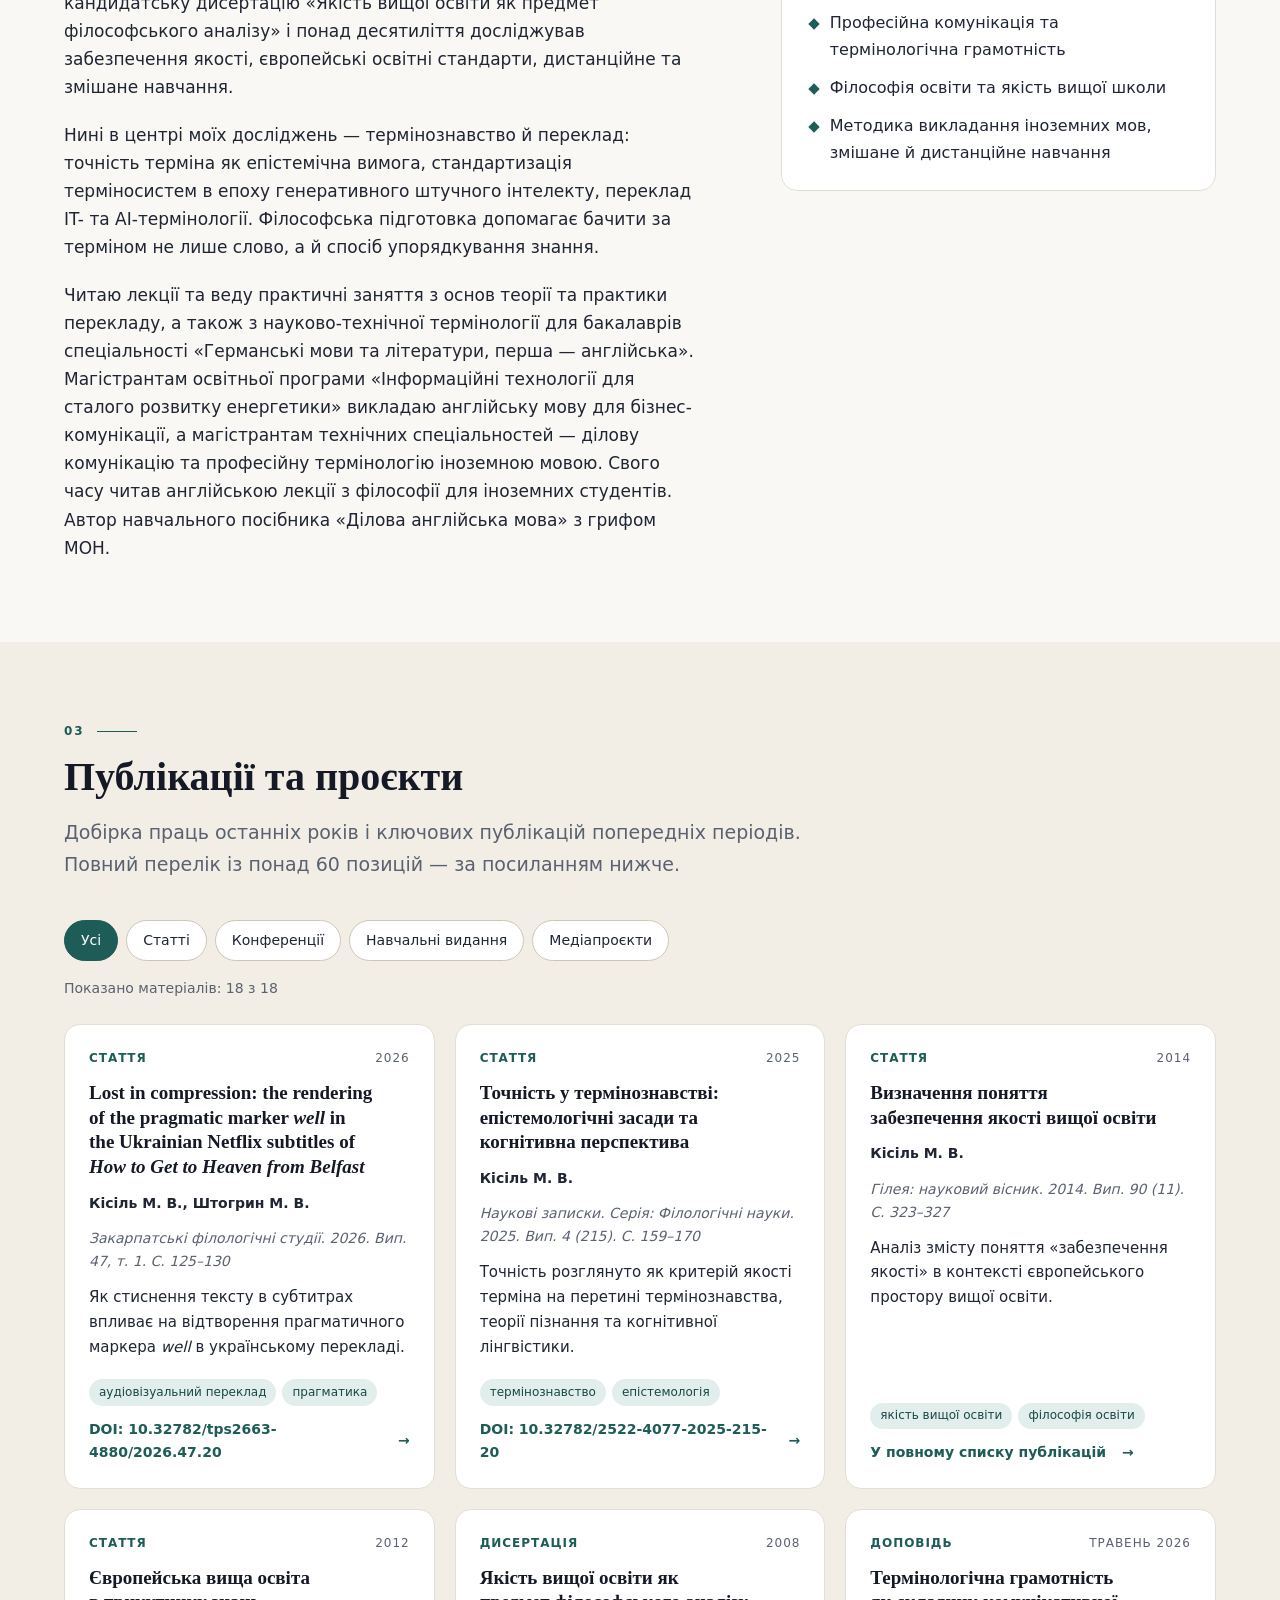
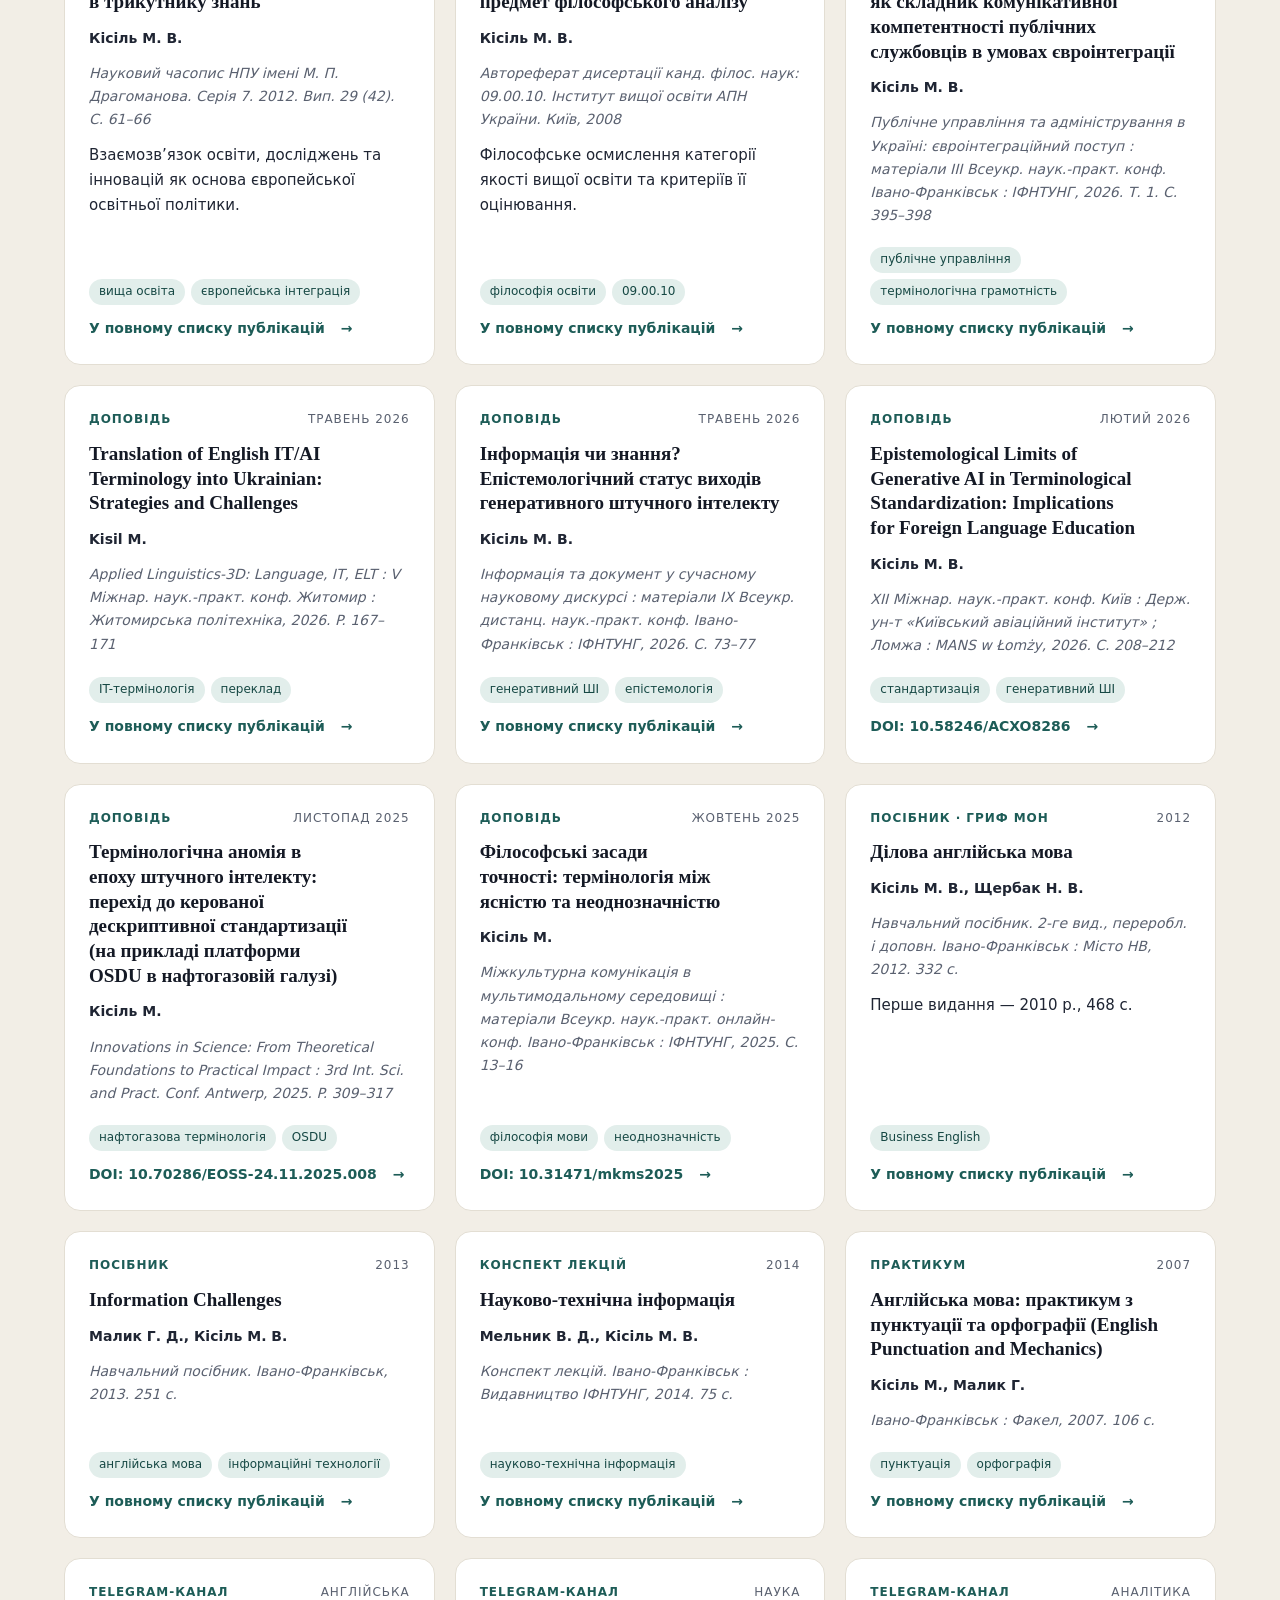
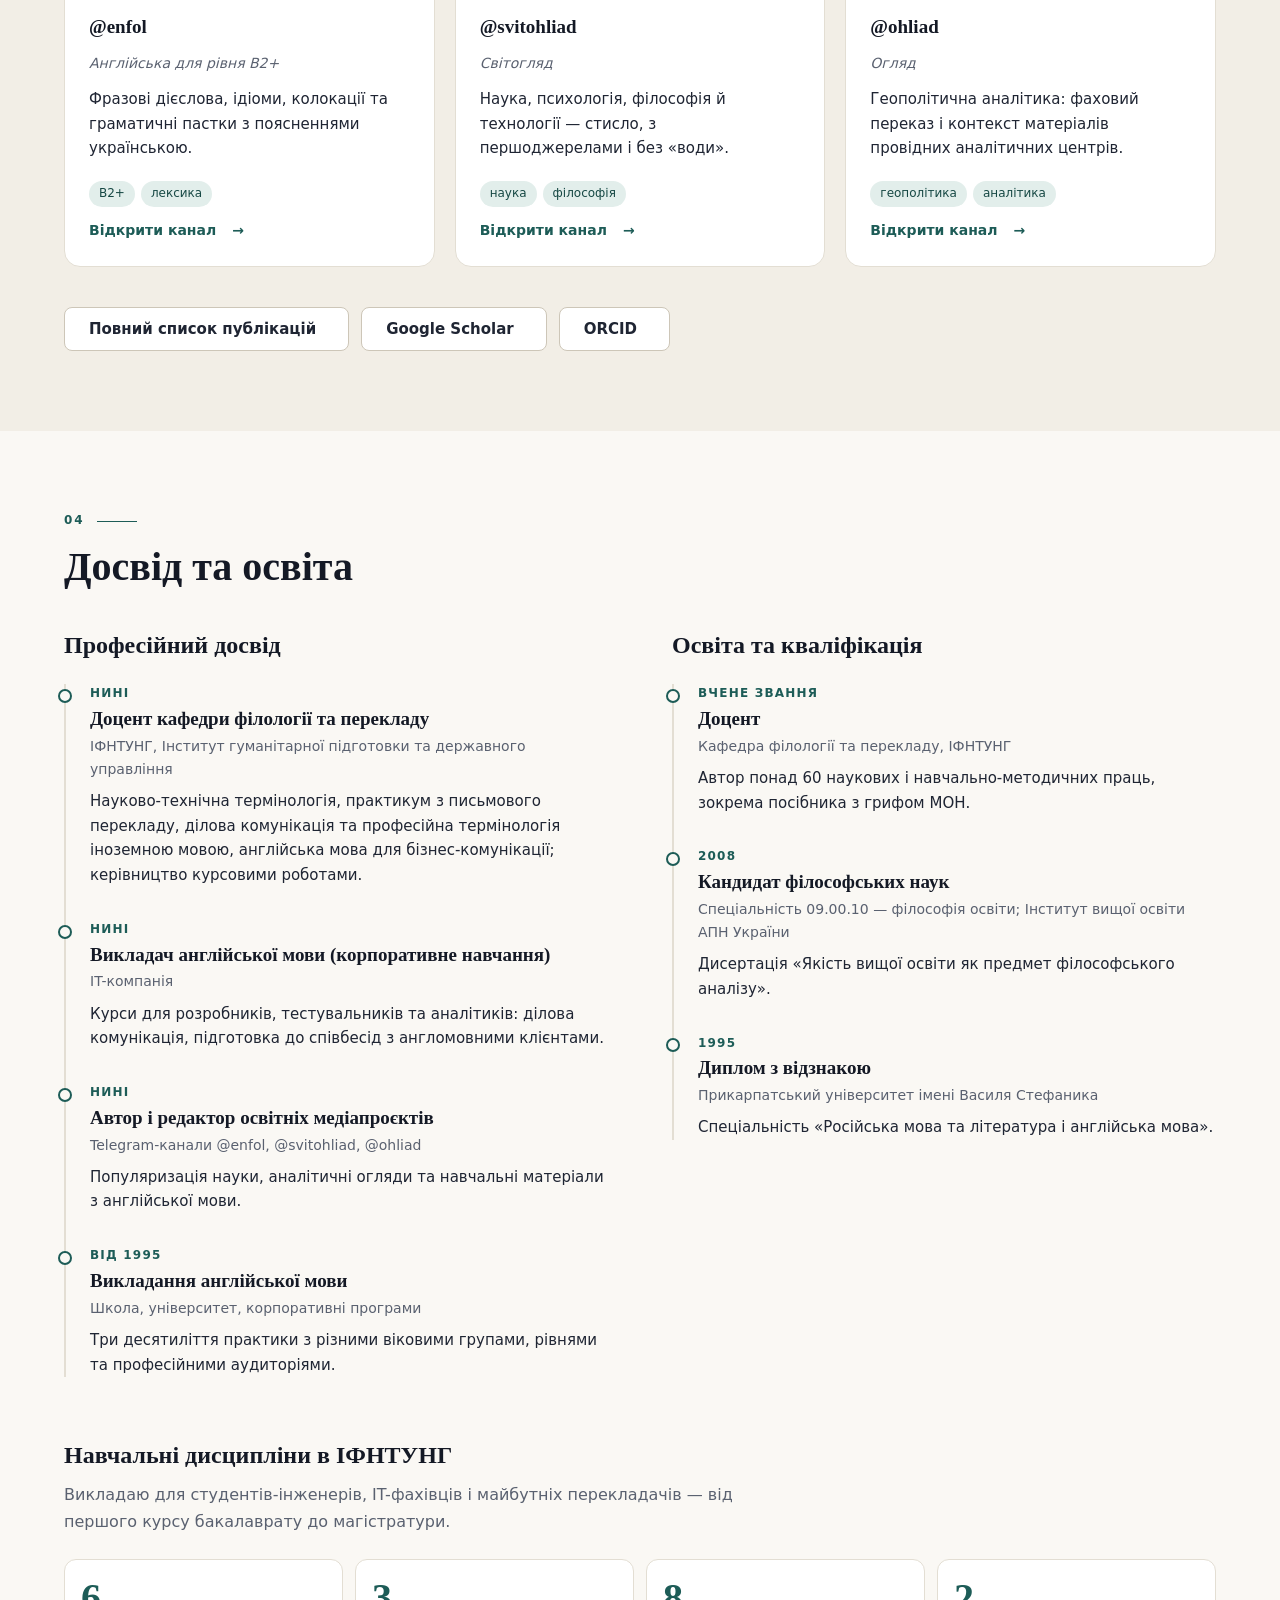
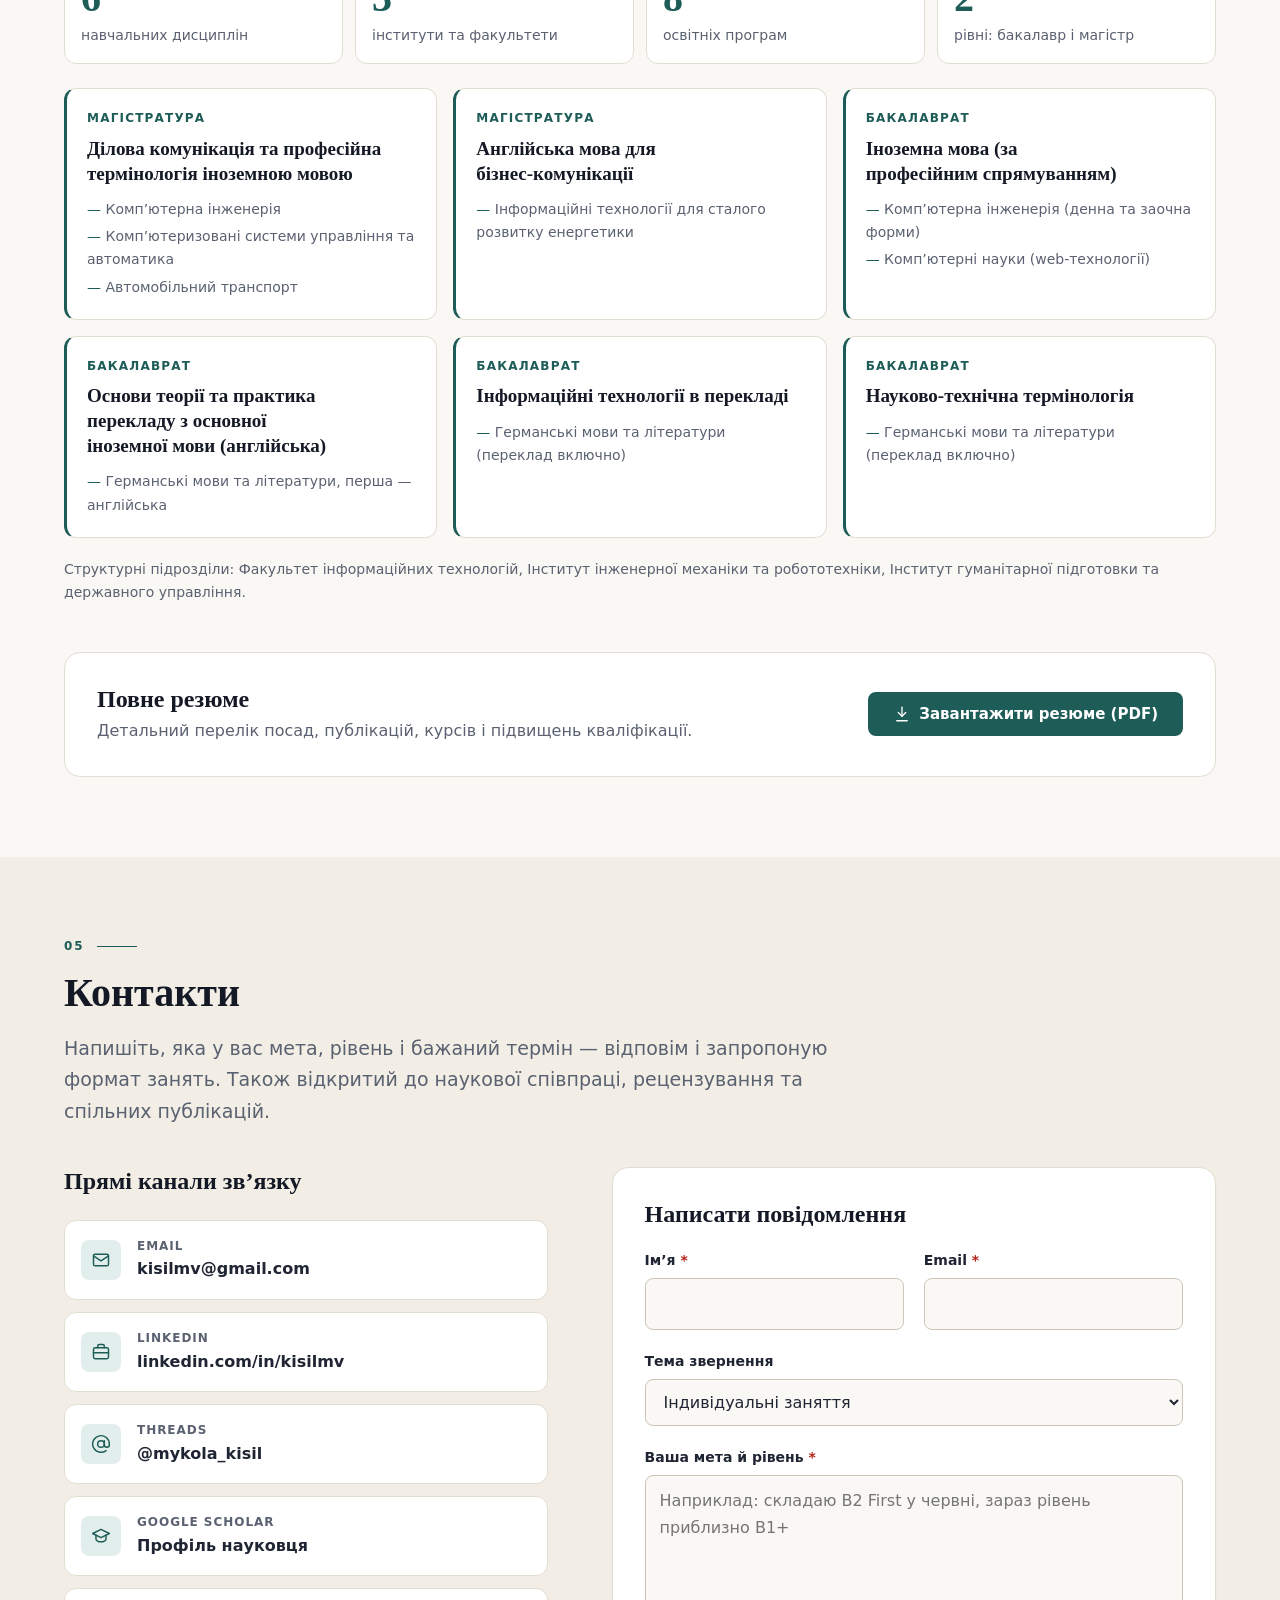
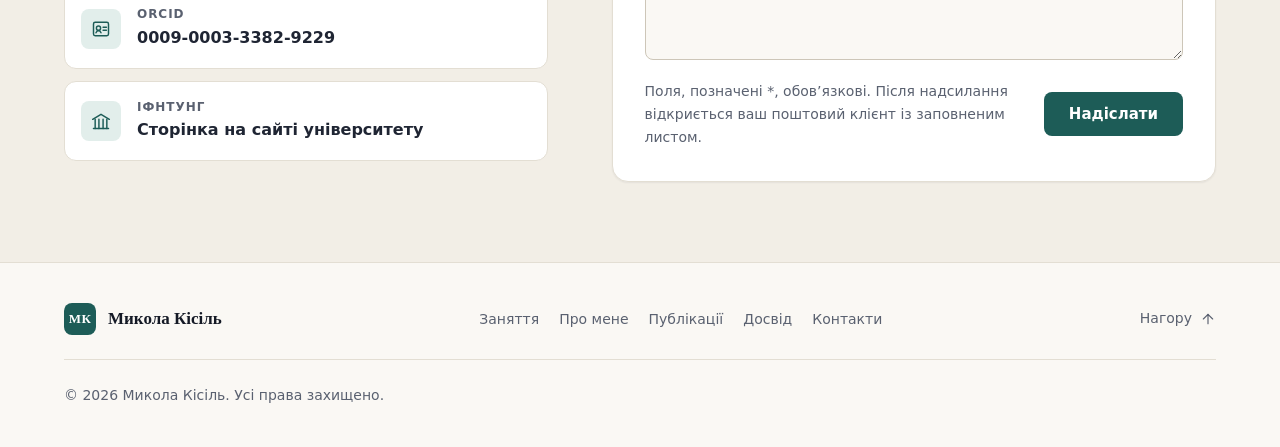
==== commit 69bbaa52: "About: specify courses and programmes; drop audiovisual translation; mention English-medium philosop" ====
--- a/index.html
+++ b/index.html
@@ -389,13 +389,17 @@
             <p>
               Нині в центрі моїх досліджень — термінознавство й переклад: точність терміна як епістемічна
               вимога, стандартизація терміносистем в епоху генеративного штучного інтелекту, переклад
-              IT- та AI-термінології, аудіовізуальний переклад. Філософська підготовка допомагає бачити
+              IT- та AI-термінології. Філософська підготовка допомагає бачити
               за терміном не лише слово, а й спосіб упорядкування знання.
             </p>
             <p>
-              Викладаю науково-технічну термінологію, практикум із письмового перекладу, ділову комунікацію
-              та професійну термінологію іноземною мовою, англійську мову для бізнес-комунікації. Автор
-              навчального посібника «Ділова англійська мова» з грифом МОН.
+              Читаю лекції та веду практичні заняття з основ теорії та практики перекладу, а також
+              з науково-технічної термінології для бакалаврів спеціальності «Германські мови та літератури,
+              перша — англійська». Магістрантам освітньої програми «Інформаційні технології для сталого розвитку
+              енергетики» викладаю англійську мову для бізнес-комунікації, а магістрантам технічних спеціальностей —
+              ділову комунікацію та професійну термінологію іноземною мовою. Свого часу читав англійською
+              лекції з філософії для іноземних студентів. Автор навчального посібника «Ділова англійська мова»
+              з грифом МОН.
             </p>
           </div>
 
@@ -404,7 +408,7 @@
             <ul>
               <li>Точність і стандартизація наукових термінів</li>
               <li>Епістемологічний статус генеративного ШІ</li>
-              <li>Переклад IT/AI-термінології та аудіовізуальний переклад</li>
+              <li>Переклад IT/AI-термінології</li>
               <li>Професійна комунікація та термінологічна грамотність</li>
               <li>Філософія освіти та якість вищої школи</li>
               <li>Методика викладання іноземних мов, змішане й дистанційне навчання</li>
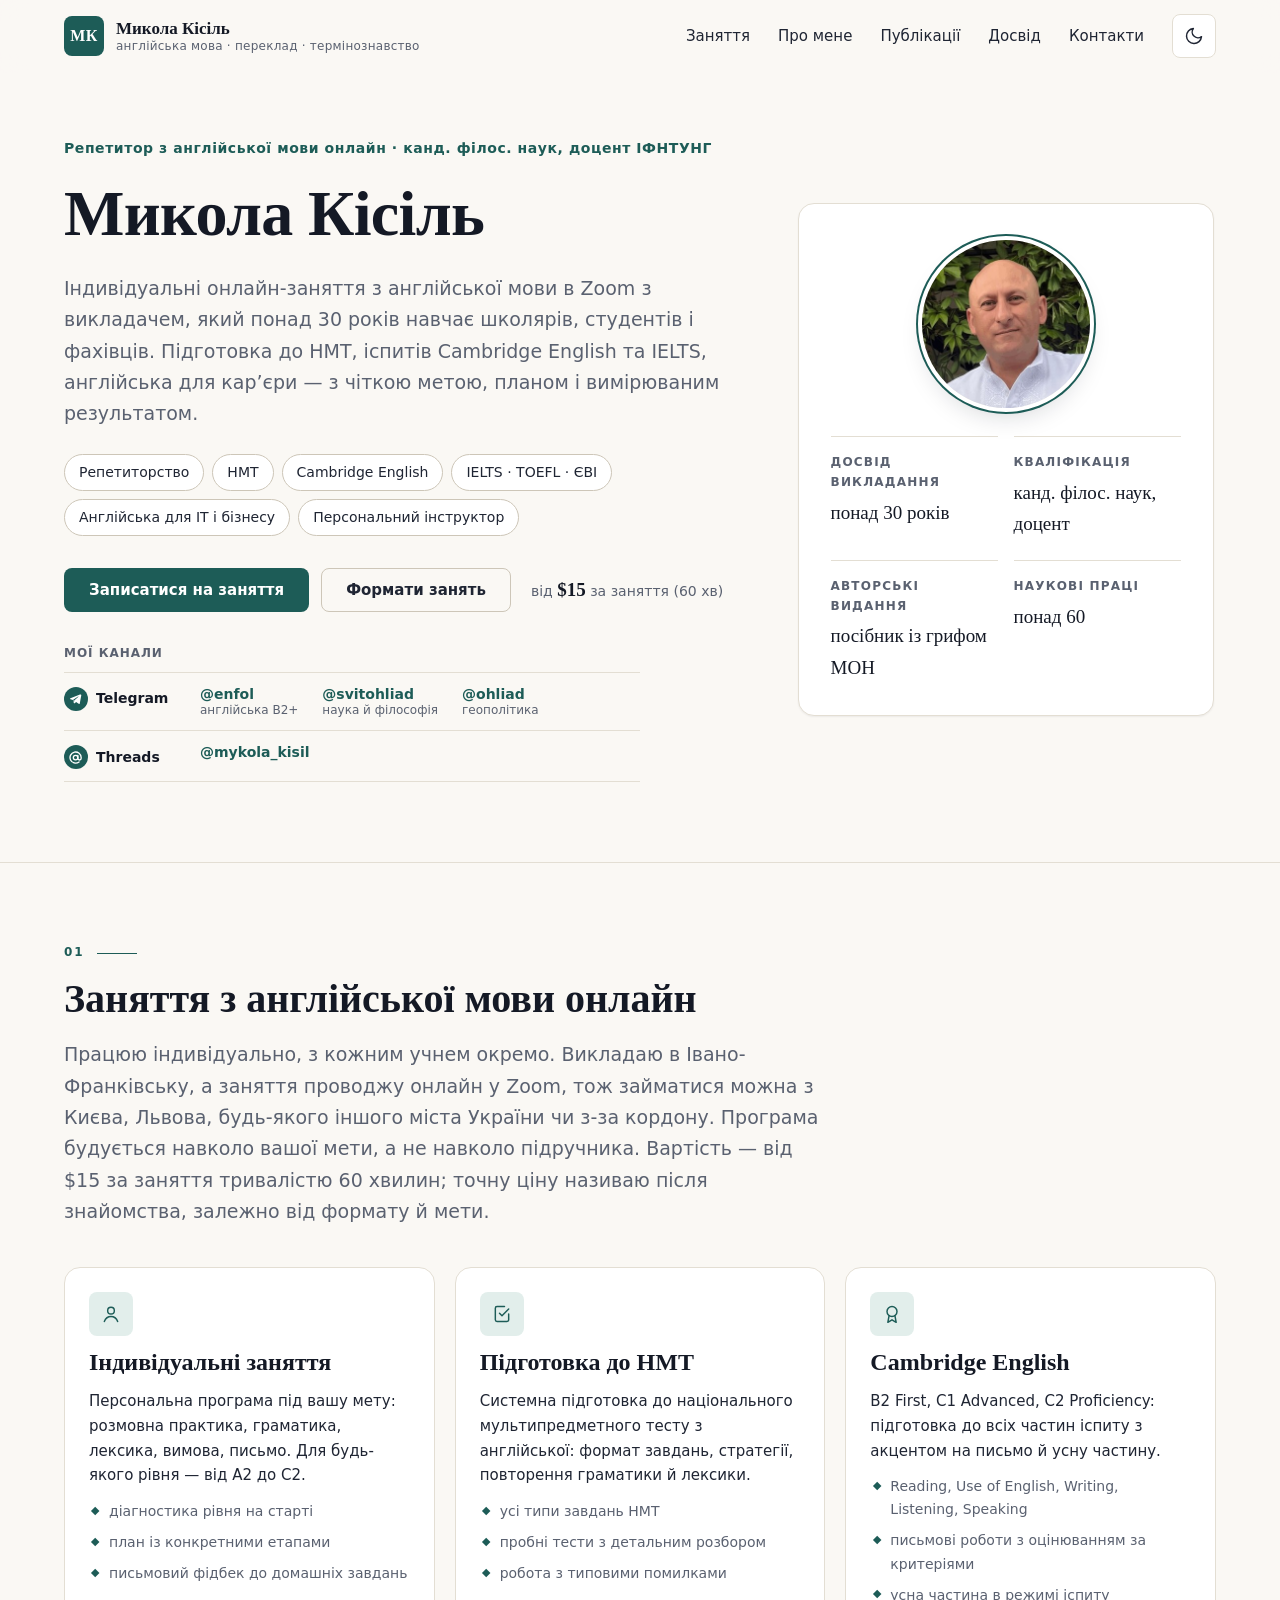
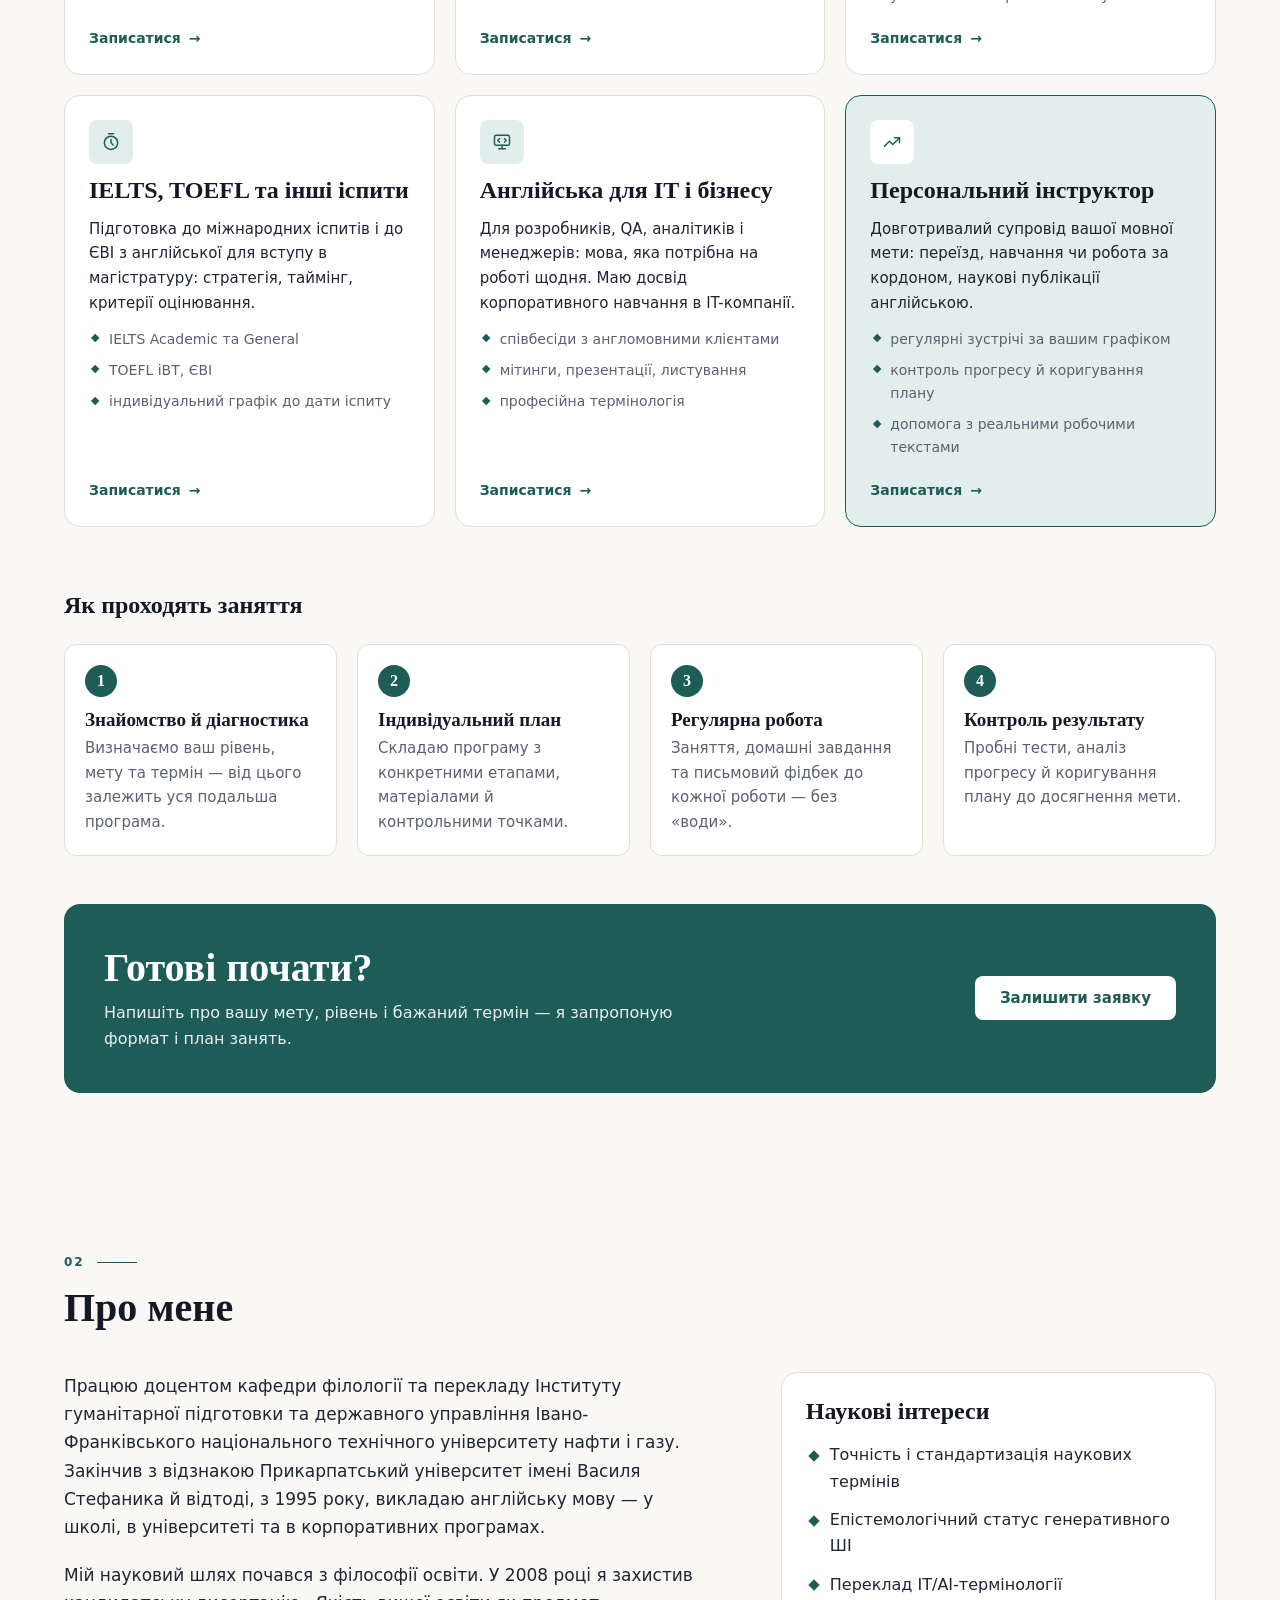
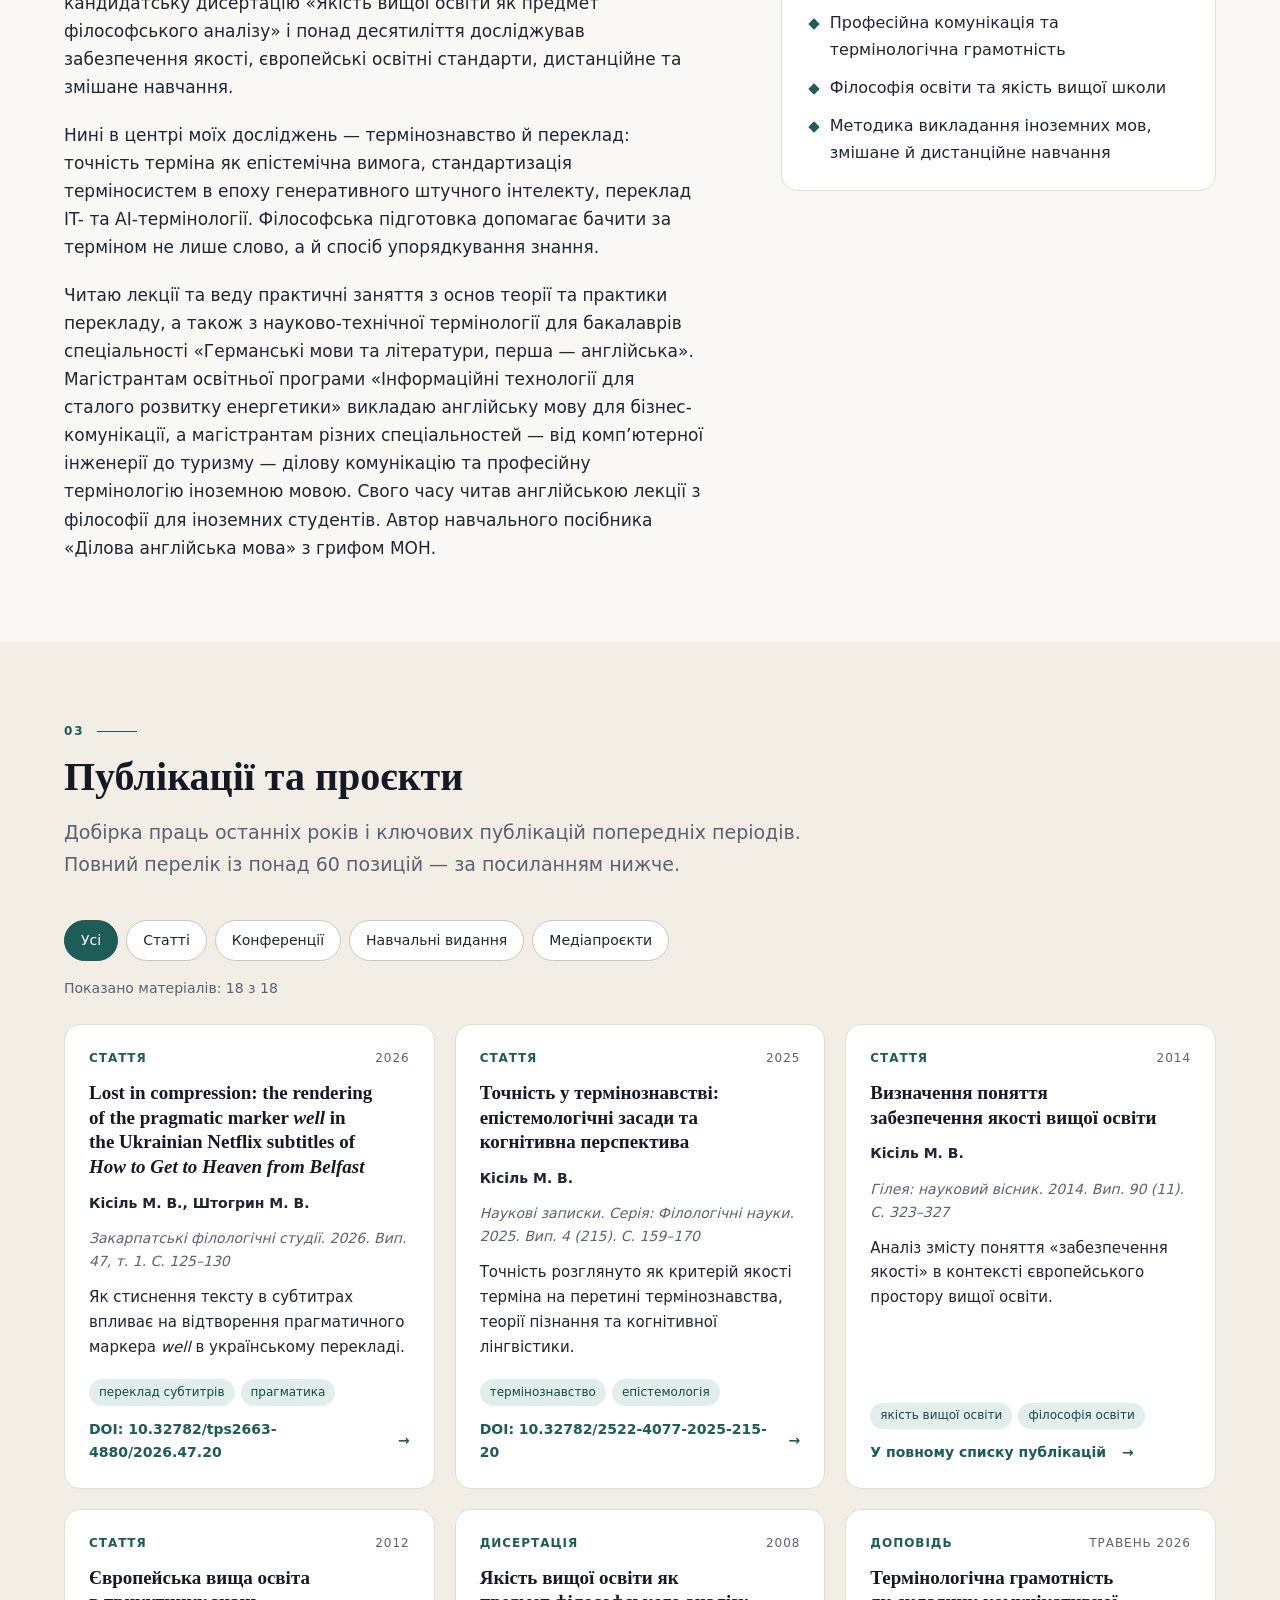
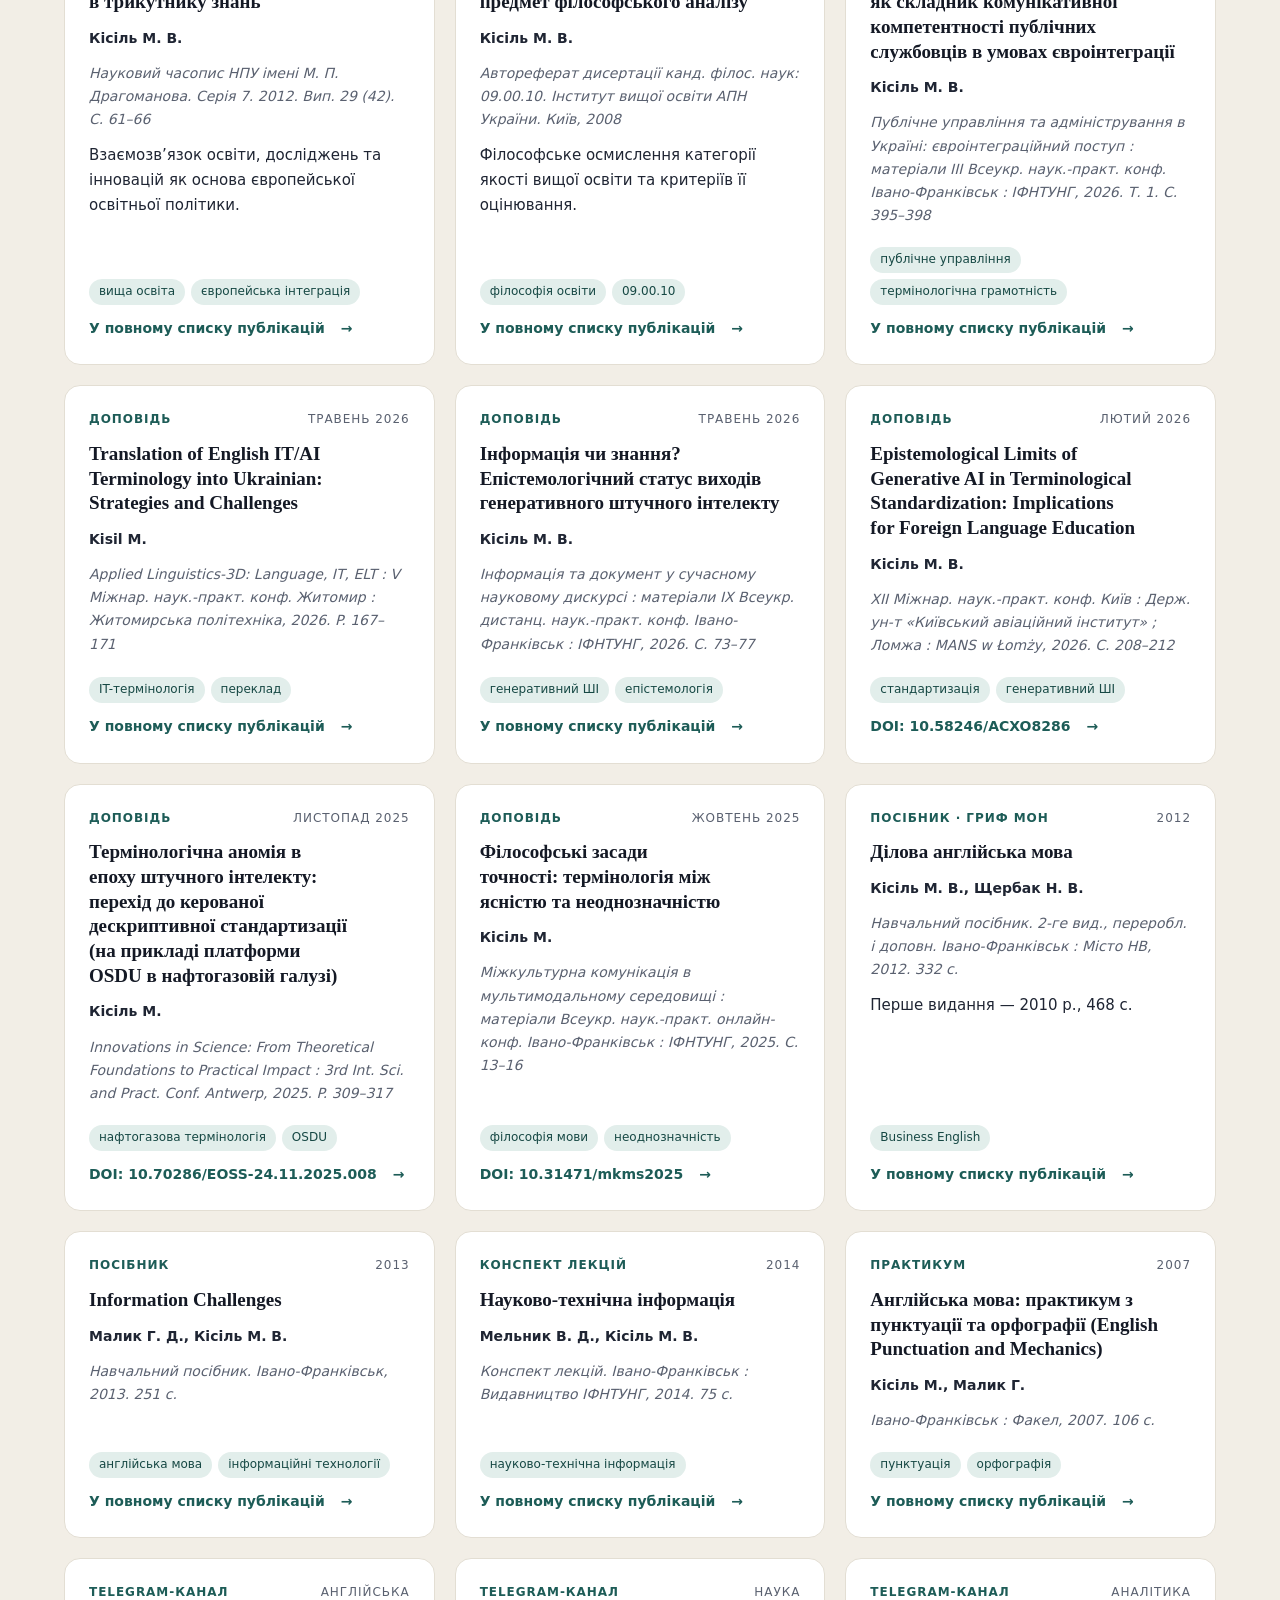
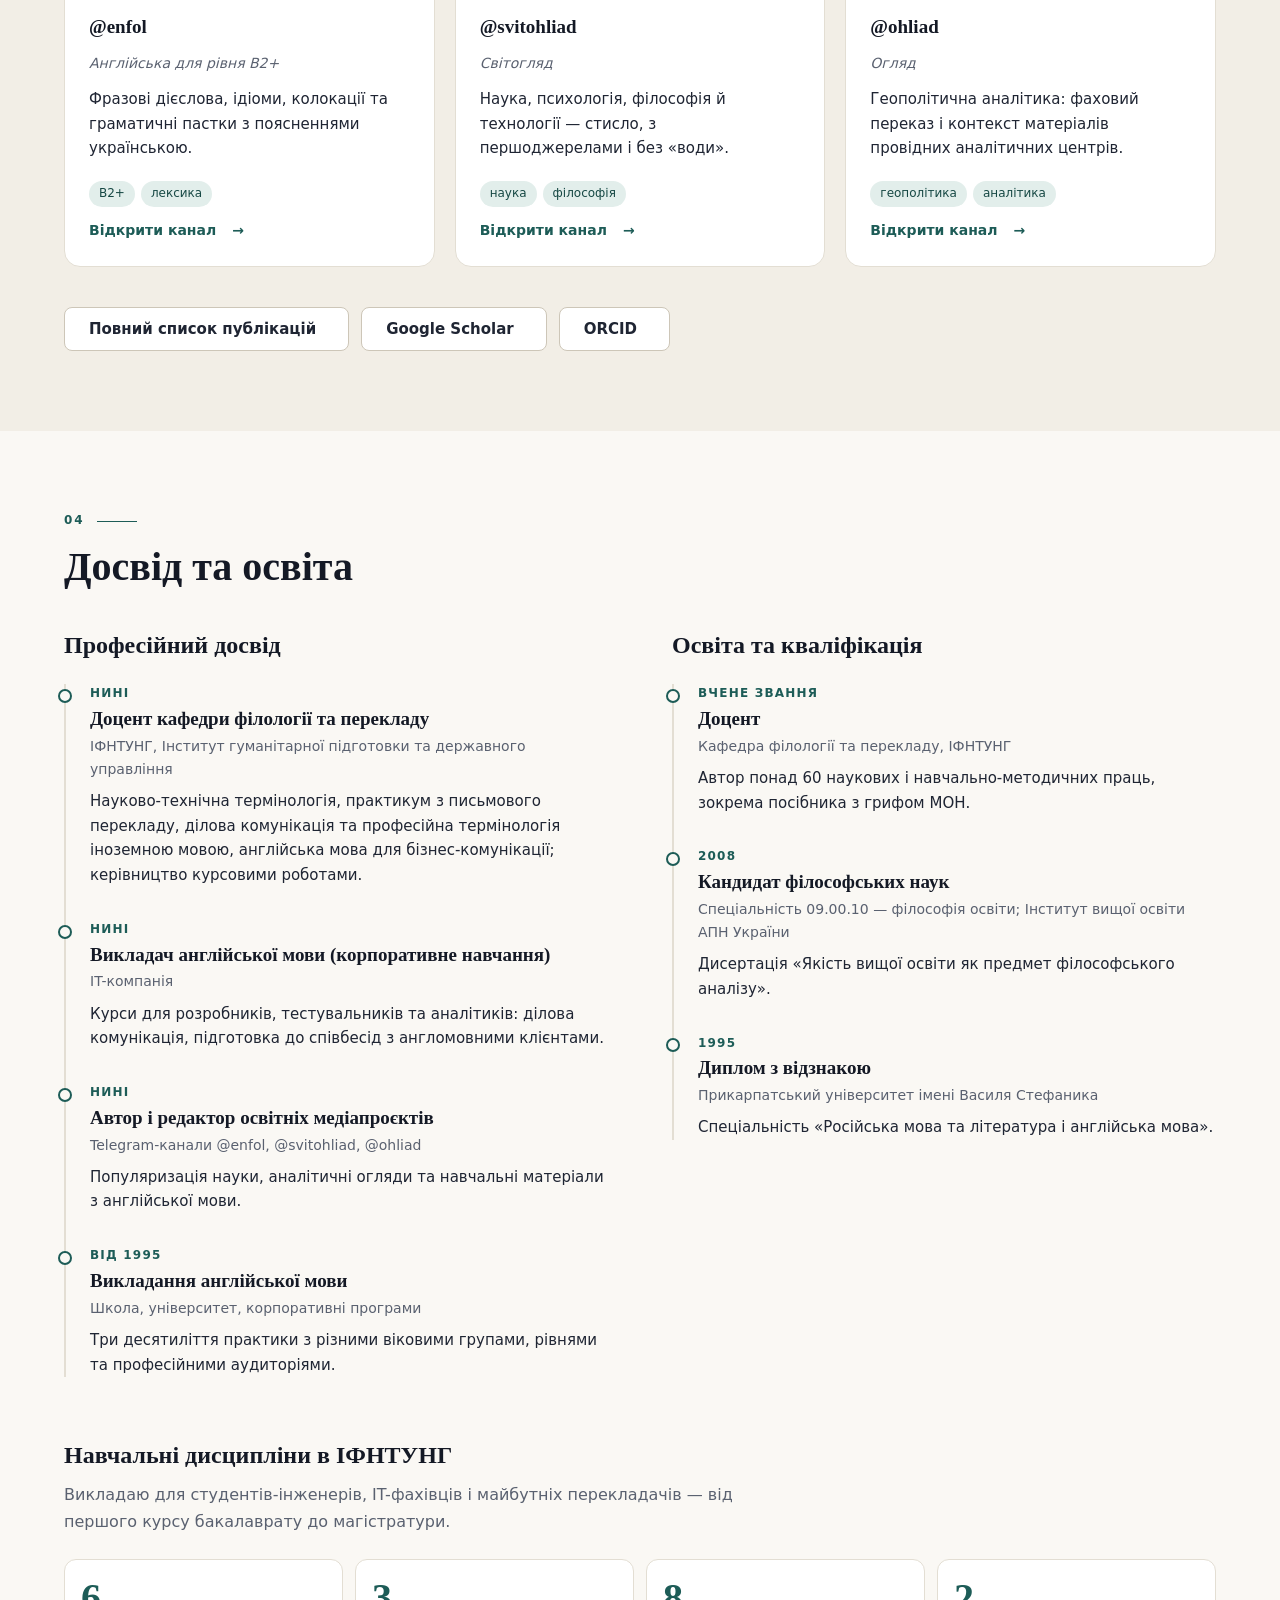
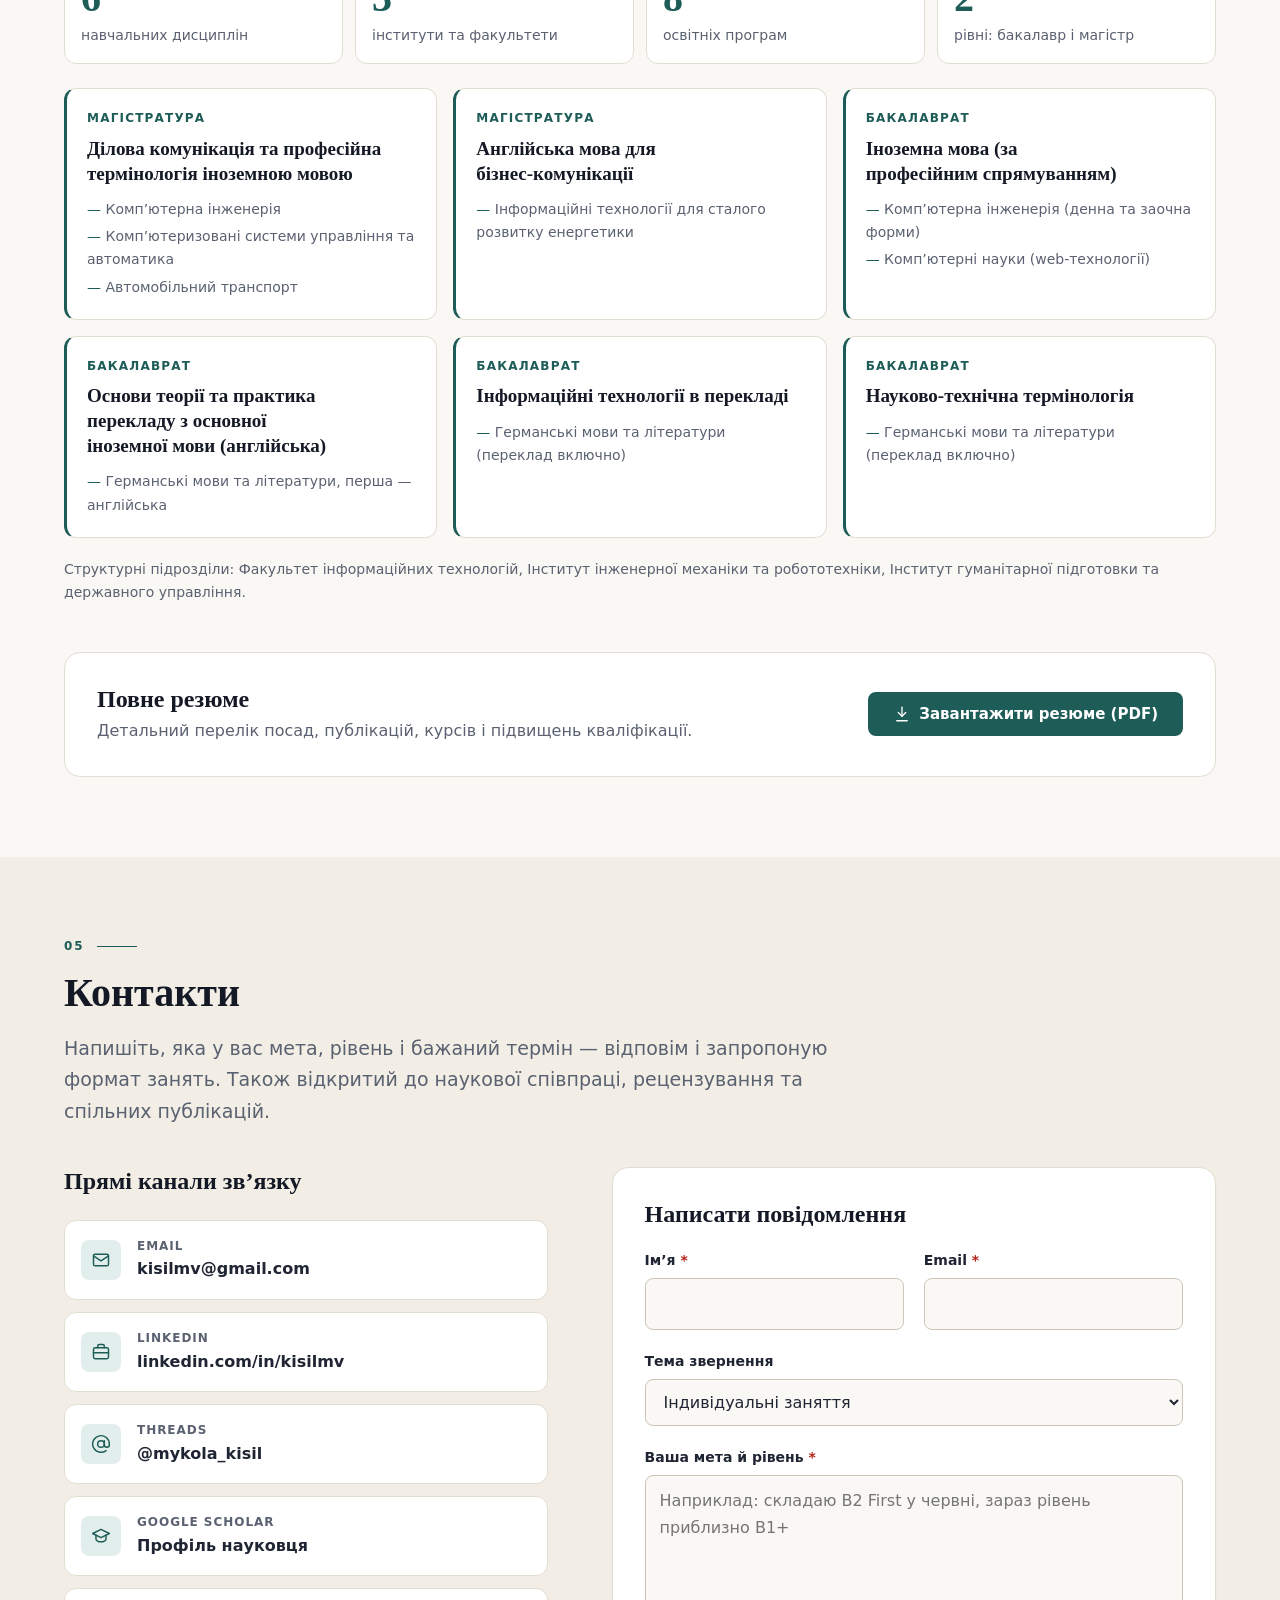
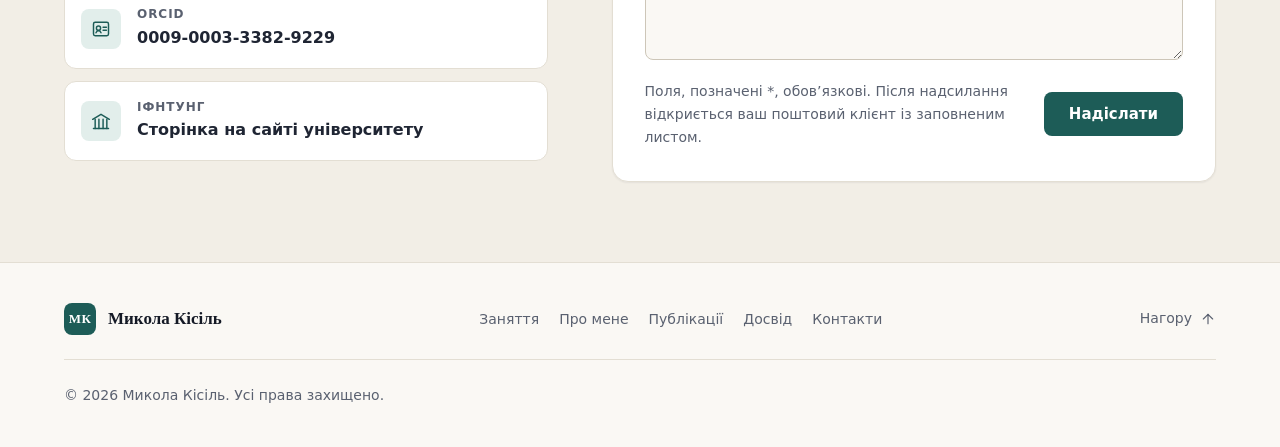
==== commit 27ec307d: "About: accurate programme wording; retag subtitles article Co-Authored-By: Claude Opus 5.5 <noreply@" ====
--- a/index.html
+++ b/index.html
@@ -396,8 +396,8 @@
               Читаю лекції та веду практичні заняття з основ теорії та практики перекладу, а також
               з науково-технічної термінології для бакалаврів спеціальності «Германські мови та літератури,
               перша — англійська». Магістрантам освітньої програми «Інформаційні технології для сталого розвитку
-              енергетики» викладаю англійську мову для бізнес-комунікації, а магістрантам технічних спеціальностей —
-              ділову комунікацію та професійну термінологію іноземною мовою. Свого часу читав англійською
+              енергетики» викладаю англійську мову для бізнес-комунікації, а магістрантам різних спеціальностей —
+              від комп’ютерної інженерії до туризму — ділову комунікацію та професійну термінологію іноземною мовою. Свого часу читав англійською
               лекції з філософії для іноземних студентів. Автор навчального посібника «Ділова англійська мова»
               з грифом МОН.
             </p>
@@ -451,7 +451,7 @@
             <p class="card-venue">Закарпатські філологічні студії. 2026. Вип. 47, т. 1. С. 125–130</p>
             <p class="card-text">Як стиснення тексту в субтитрах впливає на відтворення прагматичного маркера <i lang="en">well</i> в українському перекладі.</p>
             <ul class="tag-list" aria-label="Теги">
-              <li class="tag">аудіовізуальний переклад</li>
+              <li class="tag">переклад субтитрів</li>
               <li class="tag">прагматика</li>
             </ul>
             <a class="card-link" href="https://doi.org/10.32782/tps2663-4880/2026.47.20" target="_blank" rel="noopener noreferrer">
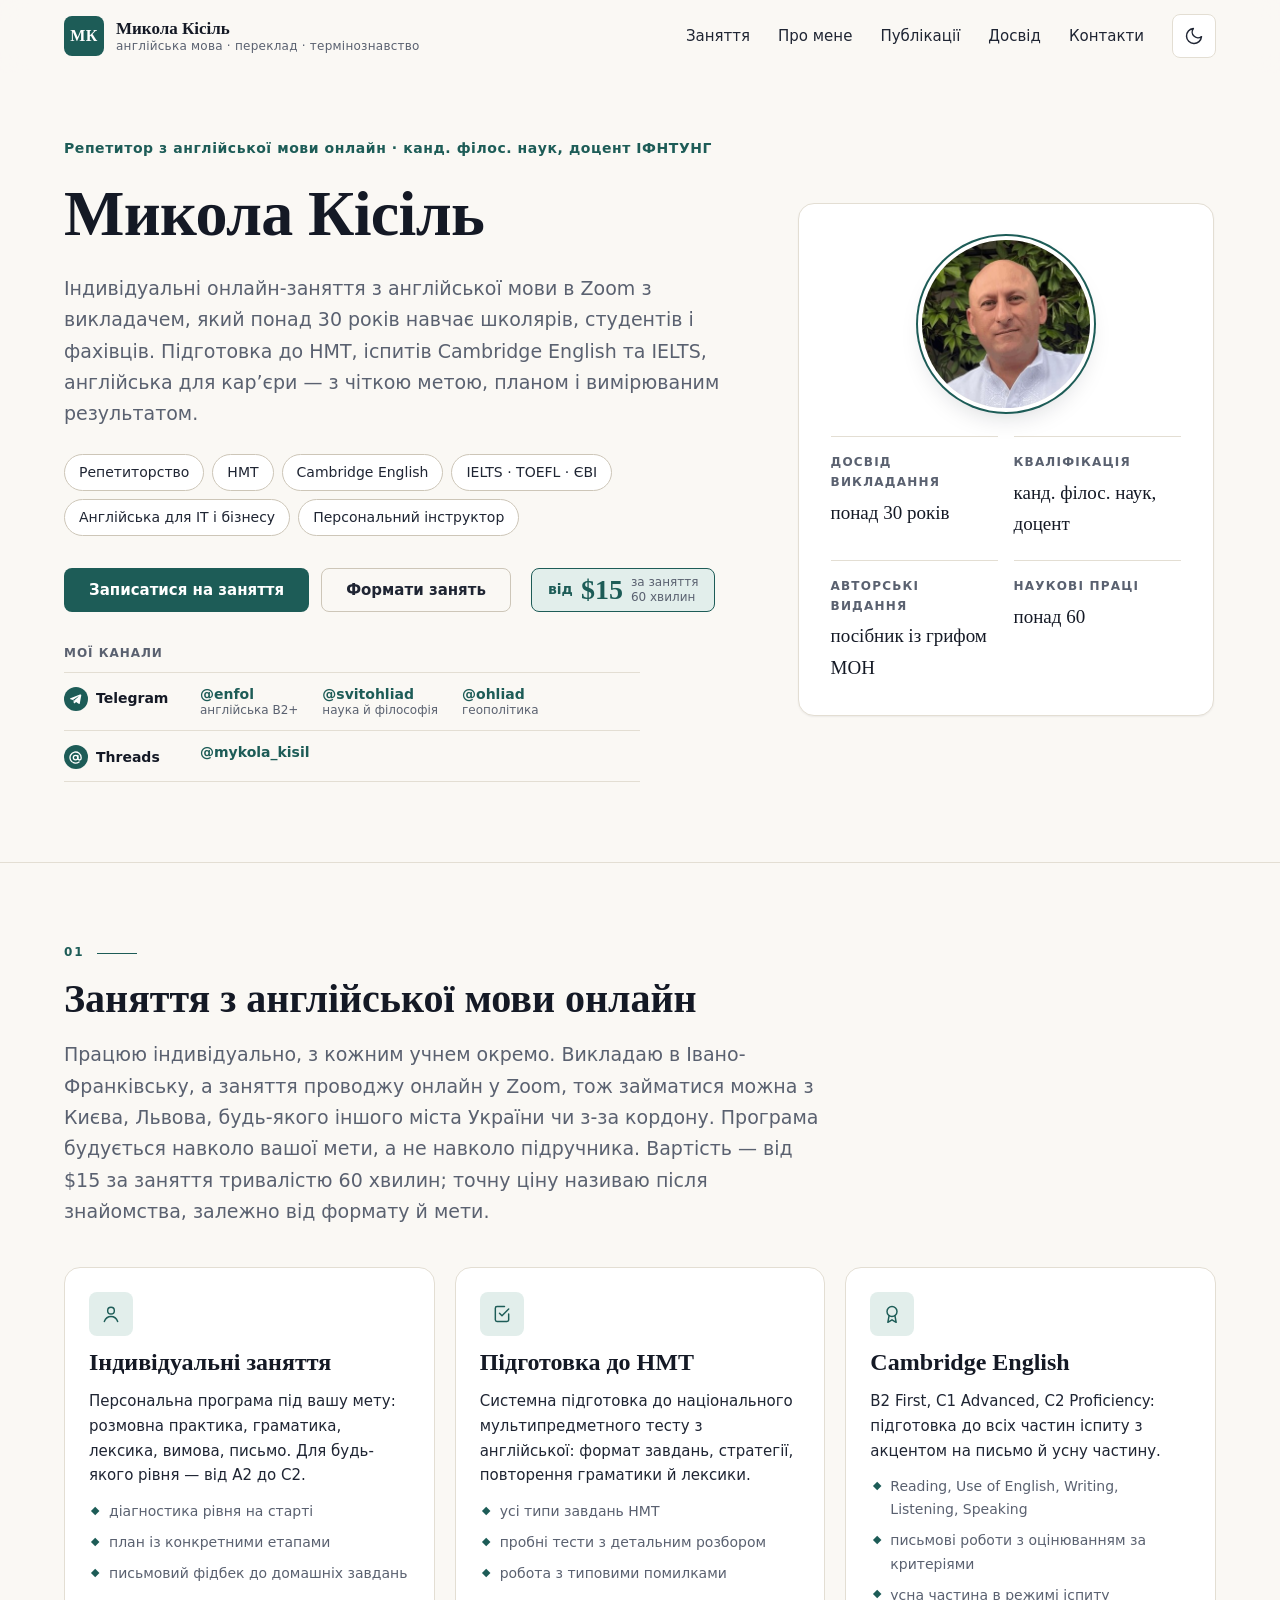
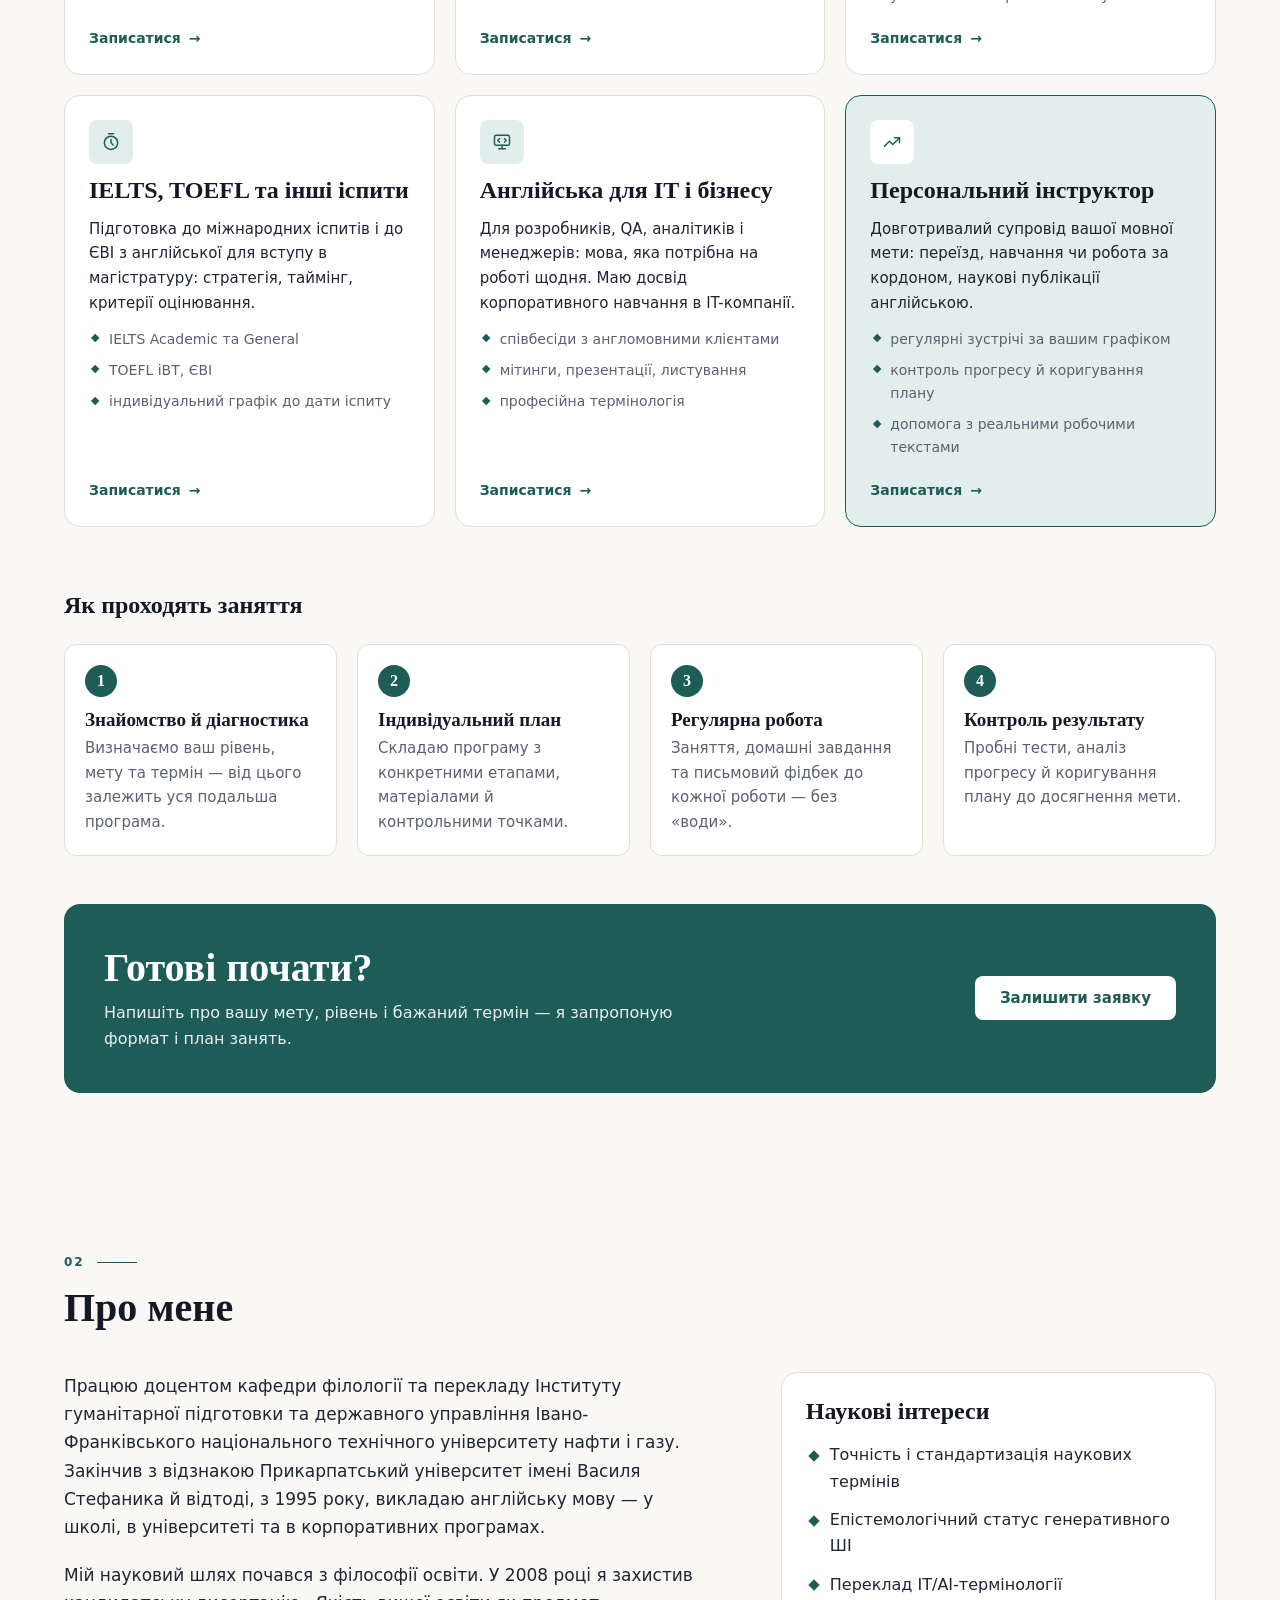
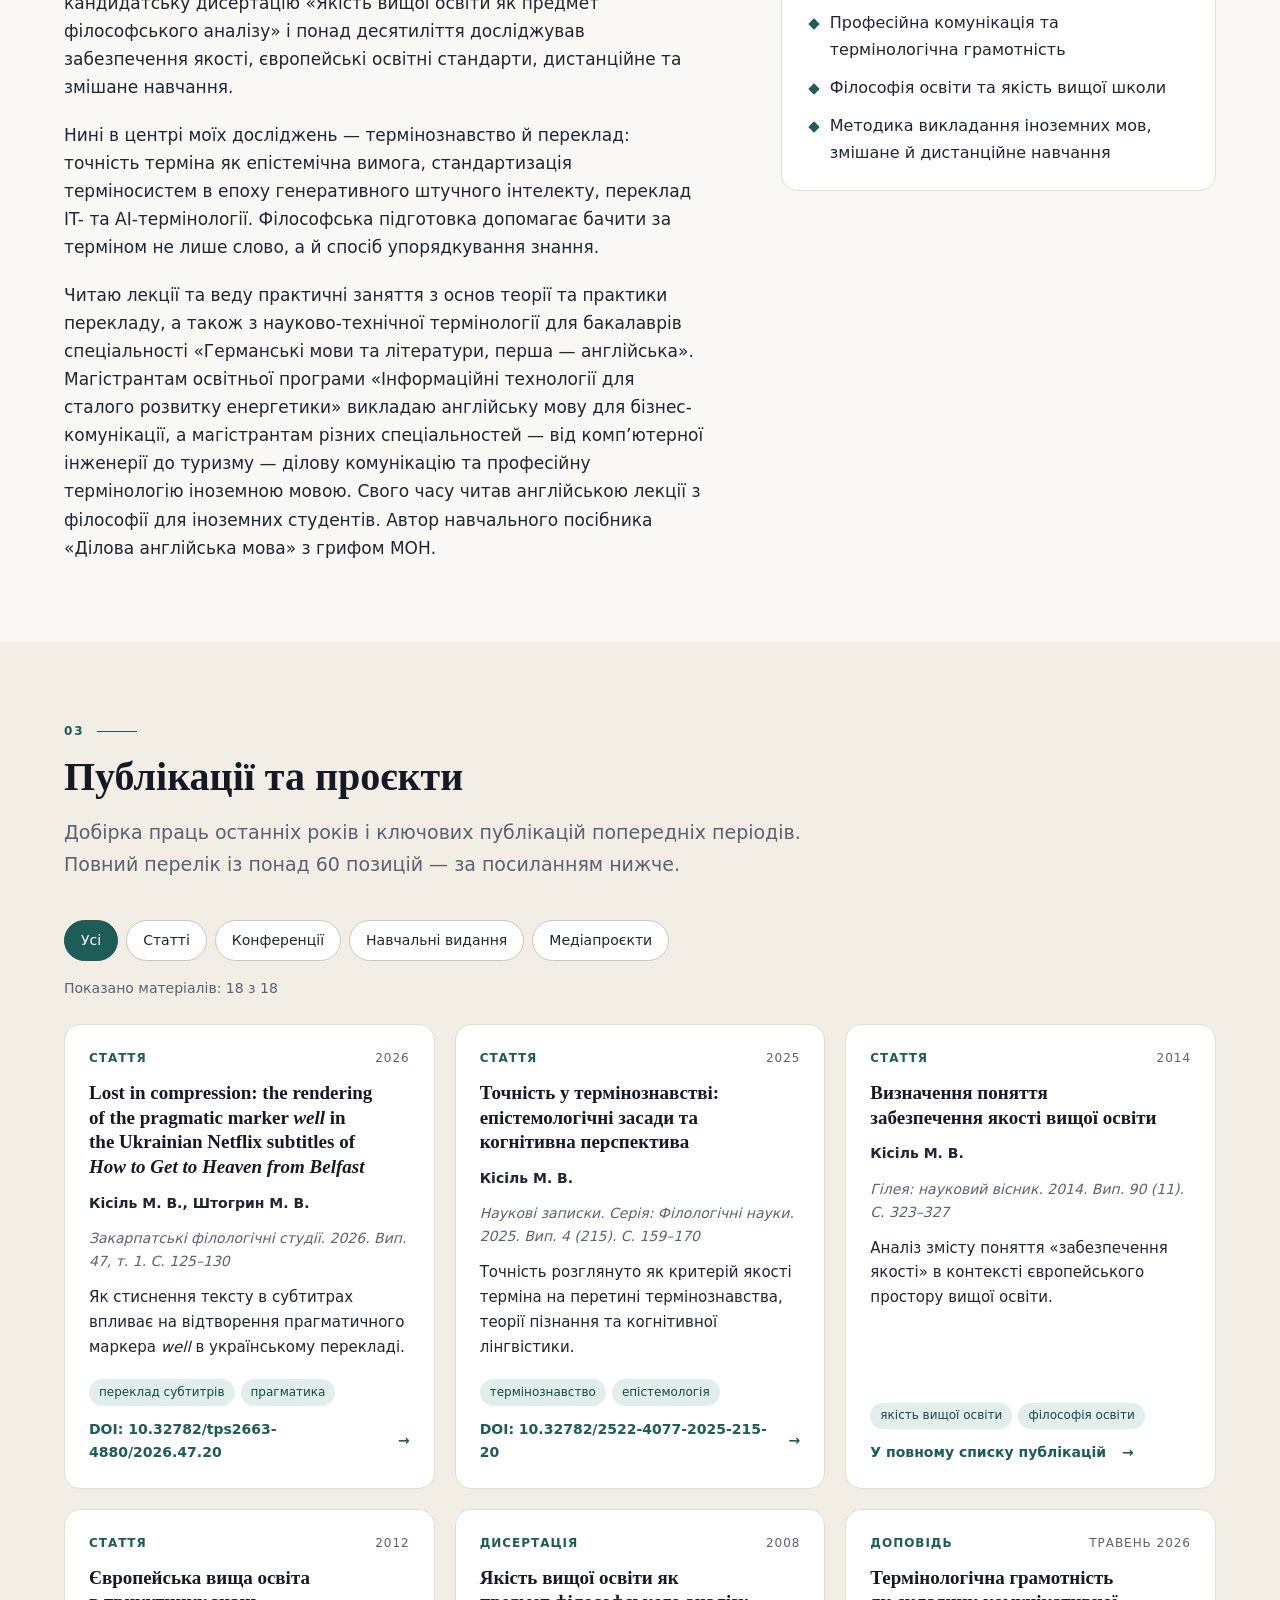
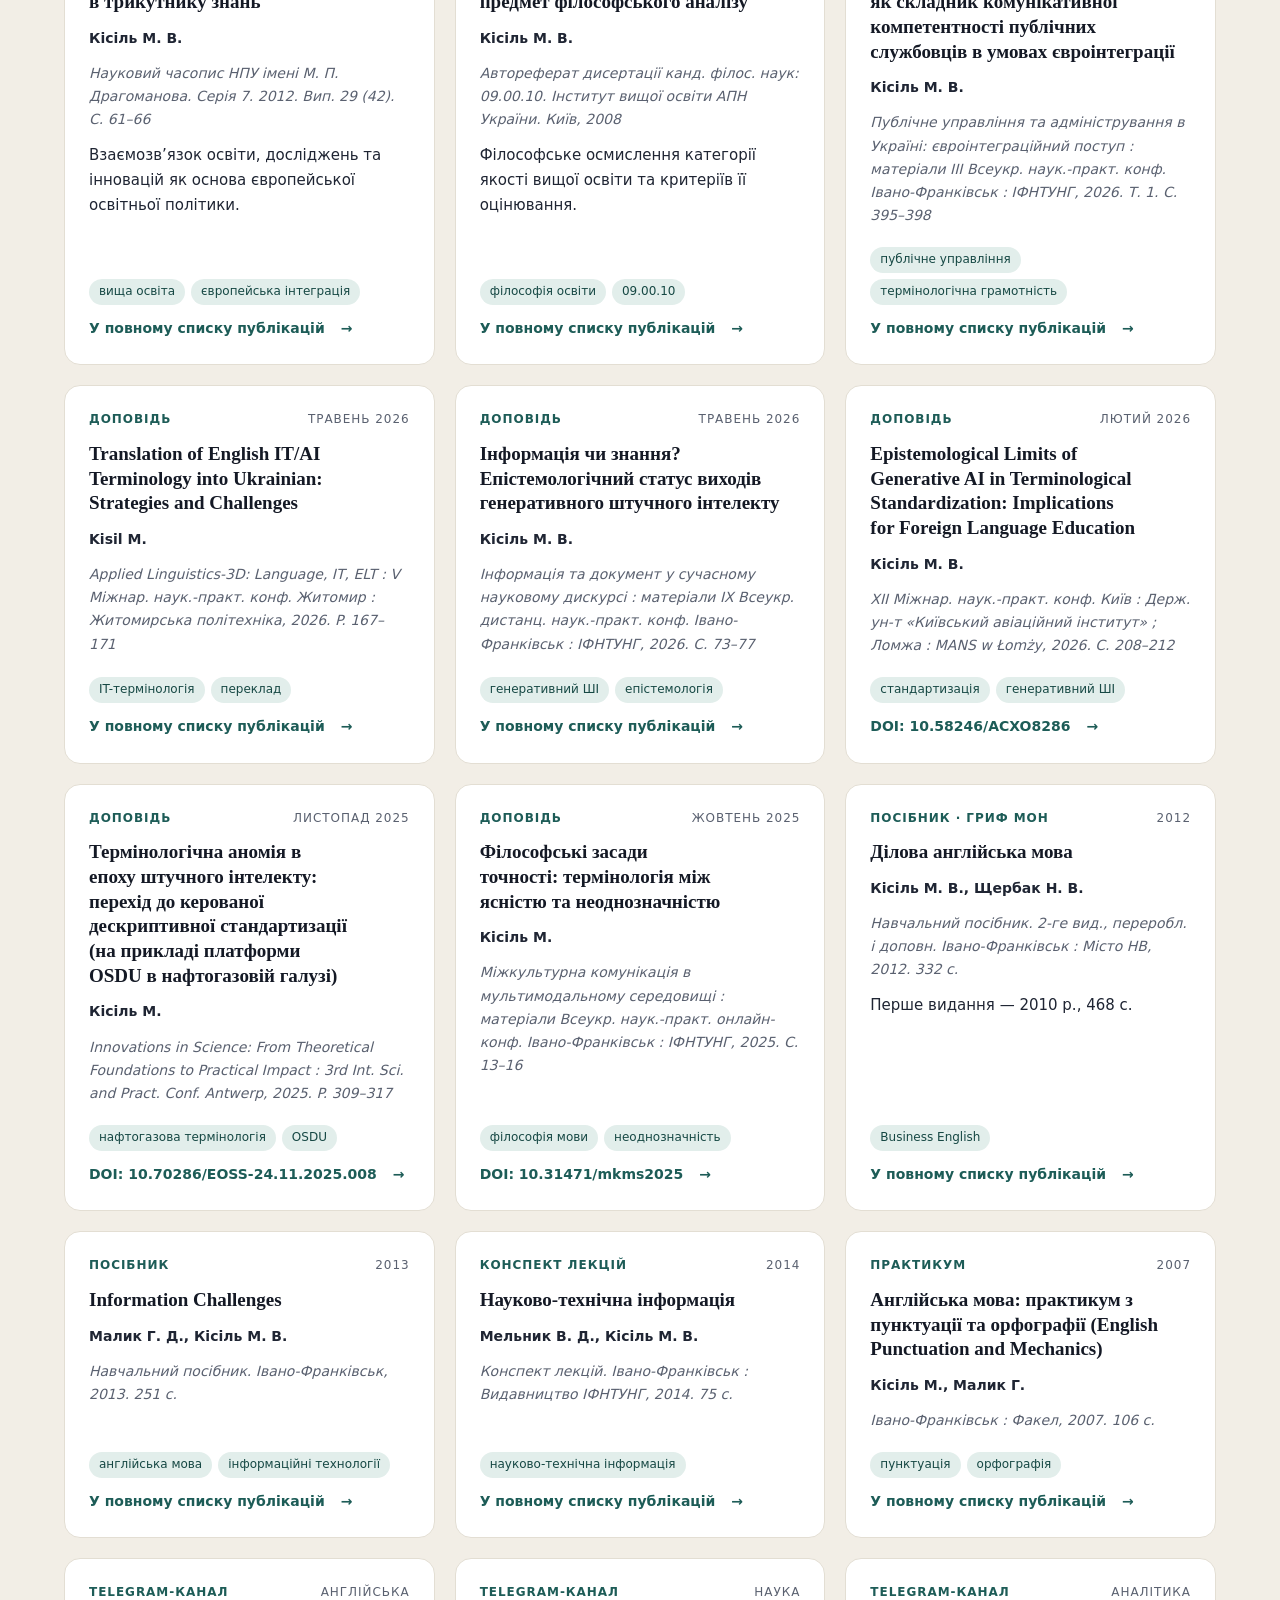
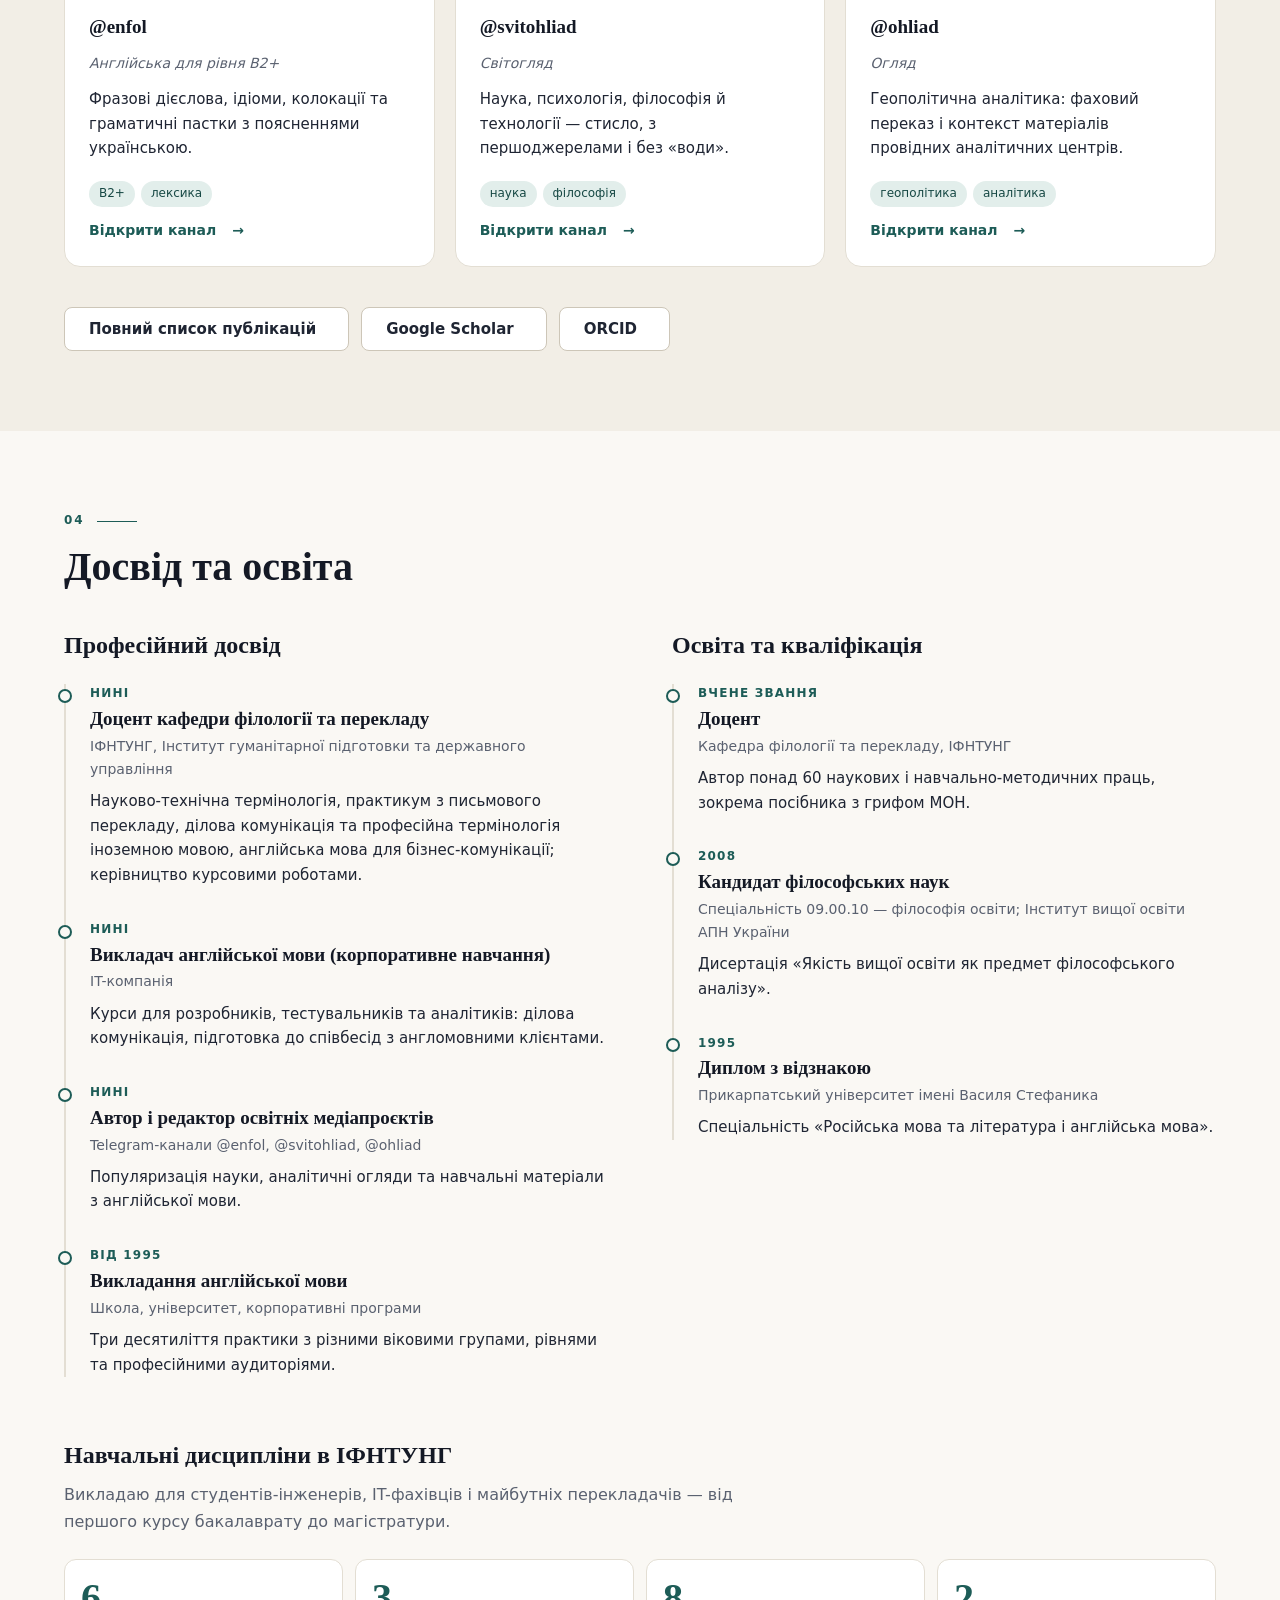
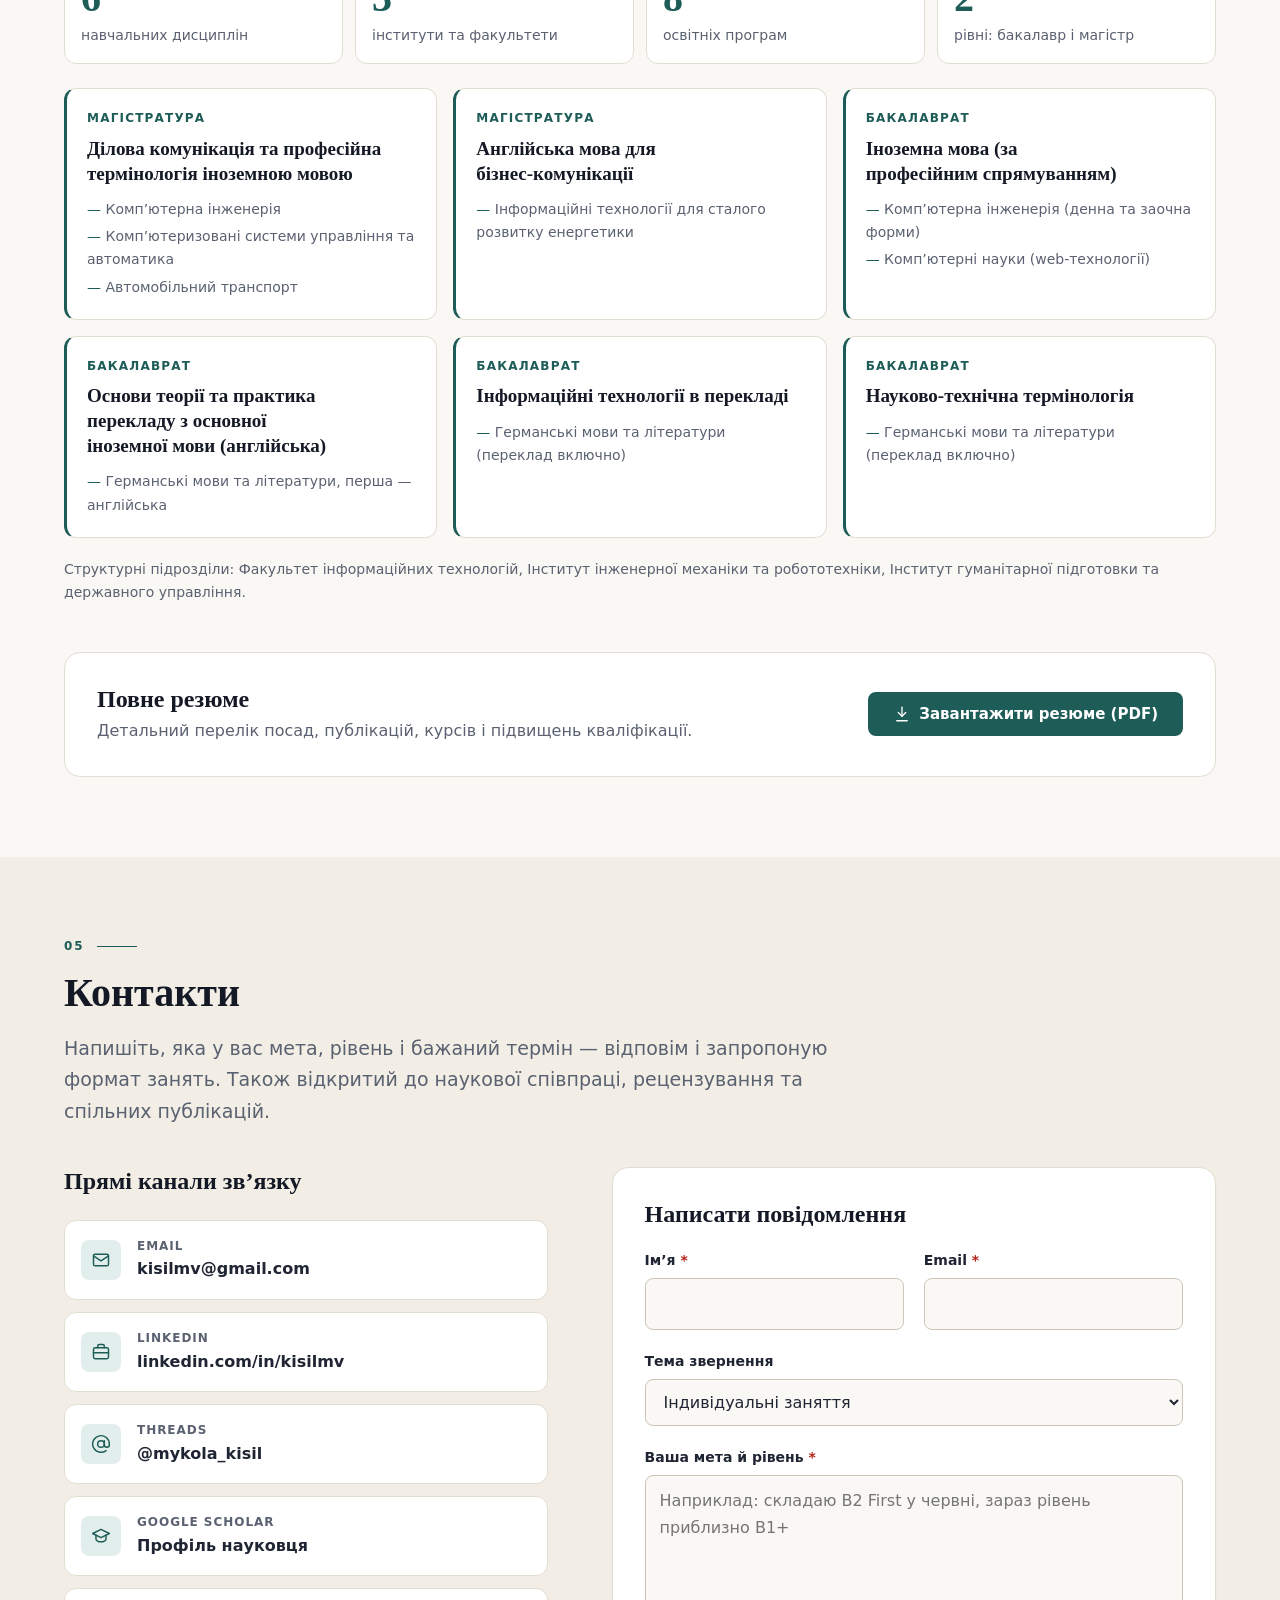
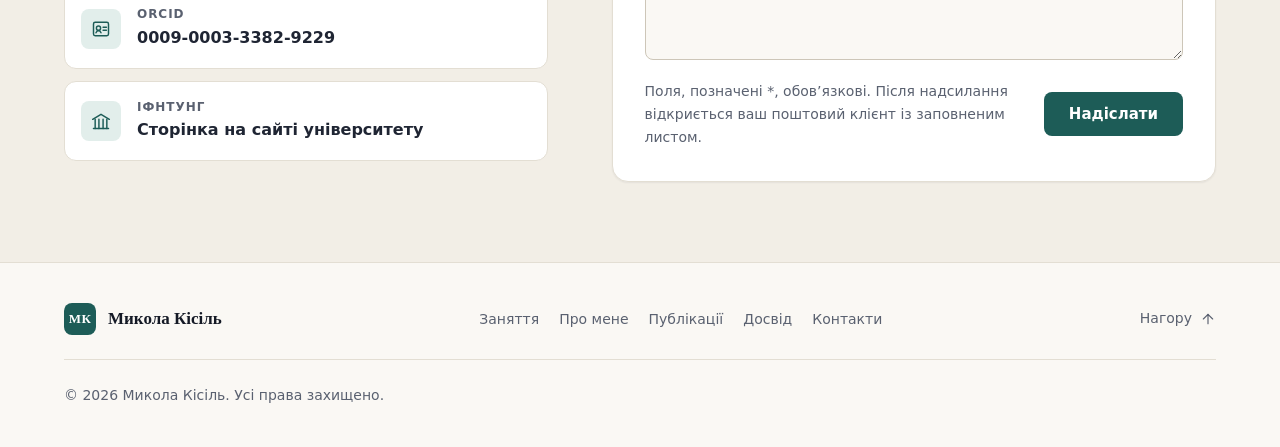
==== commit 4e0ceb67: "Make lesson price more prominent (accent badge) Co-Authored-By: Claude Opus 5.5 <noreply@anthropic.c" ====
--- a/index.html
+++ b/index.html
@@ -99,7 +99,7 @@
       document.documentElement.setAttribute('data-theme', theme);
     })();
   </script>
-  <link rel="stylesheet" href="styles.css?v=20260928b">
+  <link rel="stylesheet" href="styles.css?v=20260928c">
   <script src="script.js?v=20260928" defer></script>
 </head>
 <body>
@@ -167,7 +167,7 @@
           <div class="hero-actions">
             <a class="btn btn--primary" href="#contacts">Записатися на заняття</a>
             <a class="btn btn--secondary" href="#lessons">Формати занять</a>
-            <p class="hero-price">від <strong>$15</strong> за заняття (60 хв)</p>
+            <p class="hero-price"><span class="hero-price-from">від</span> <strong>$15</strong> <span class="hero-price-unit">за заняття<br>60 хвилин</span></p>
           </div>
 
           <div class="follow" aria-labelledby="follow-title">
--- a/styles.css
+++ b/styles.css
@@ -628,21 +628,42 @@
 }
 
 .hero-price {
-  align-self: center;
+  display: inline-flex;
+  align-items: center;
+  gap: var(--space-2);
+  align-self: stretch;
   margin: 0 0 0 var(--space-2);
-  color: var(--color-text-muted);
-  font-size: var(--fs-sm);
+  padding: 0 var(--space-4);
+  border: 1px solid var(--color-accent);
+  border-radius: var(--radius-sm);
+  background-color: var(--color-accent-soft);
+  color: var(--color-text-muted);
+  font-size: var(--fs-sm);
+  line-height: 1.2;
 }
 
 @media (max-width: 30rem) {
-  .hero-price { margin-left: 0; }
+  .hero-price {
+    margin-left: 0;
+    padding-block: var(--space-2);
+  }
+}
+
+.hero-price-from {
+  color: var(--color-accent);
+  font-weight: 600;
 }
 
 .hero-price strong {
-  color: var(--color-heading);
+  color: var(--color-accent);
   font-family: var(--font-serif);
-  font-size: var(--fs-lg);
+  font-size: 1.75rem;
   font-weight: 700;
+  line-height: 1;
+}
+
+.hero-price-unit {
+  font-size: var(--fs-xs);
 }
 
 .follow {
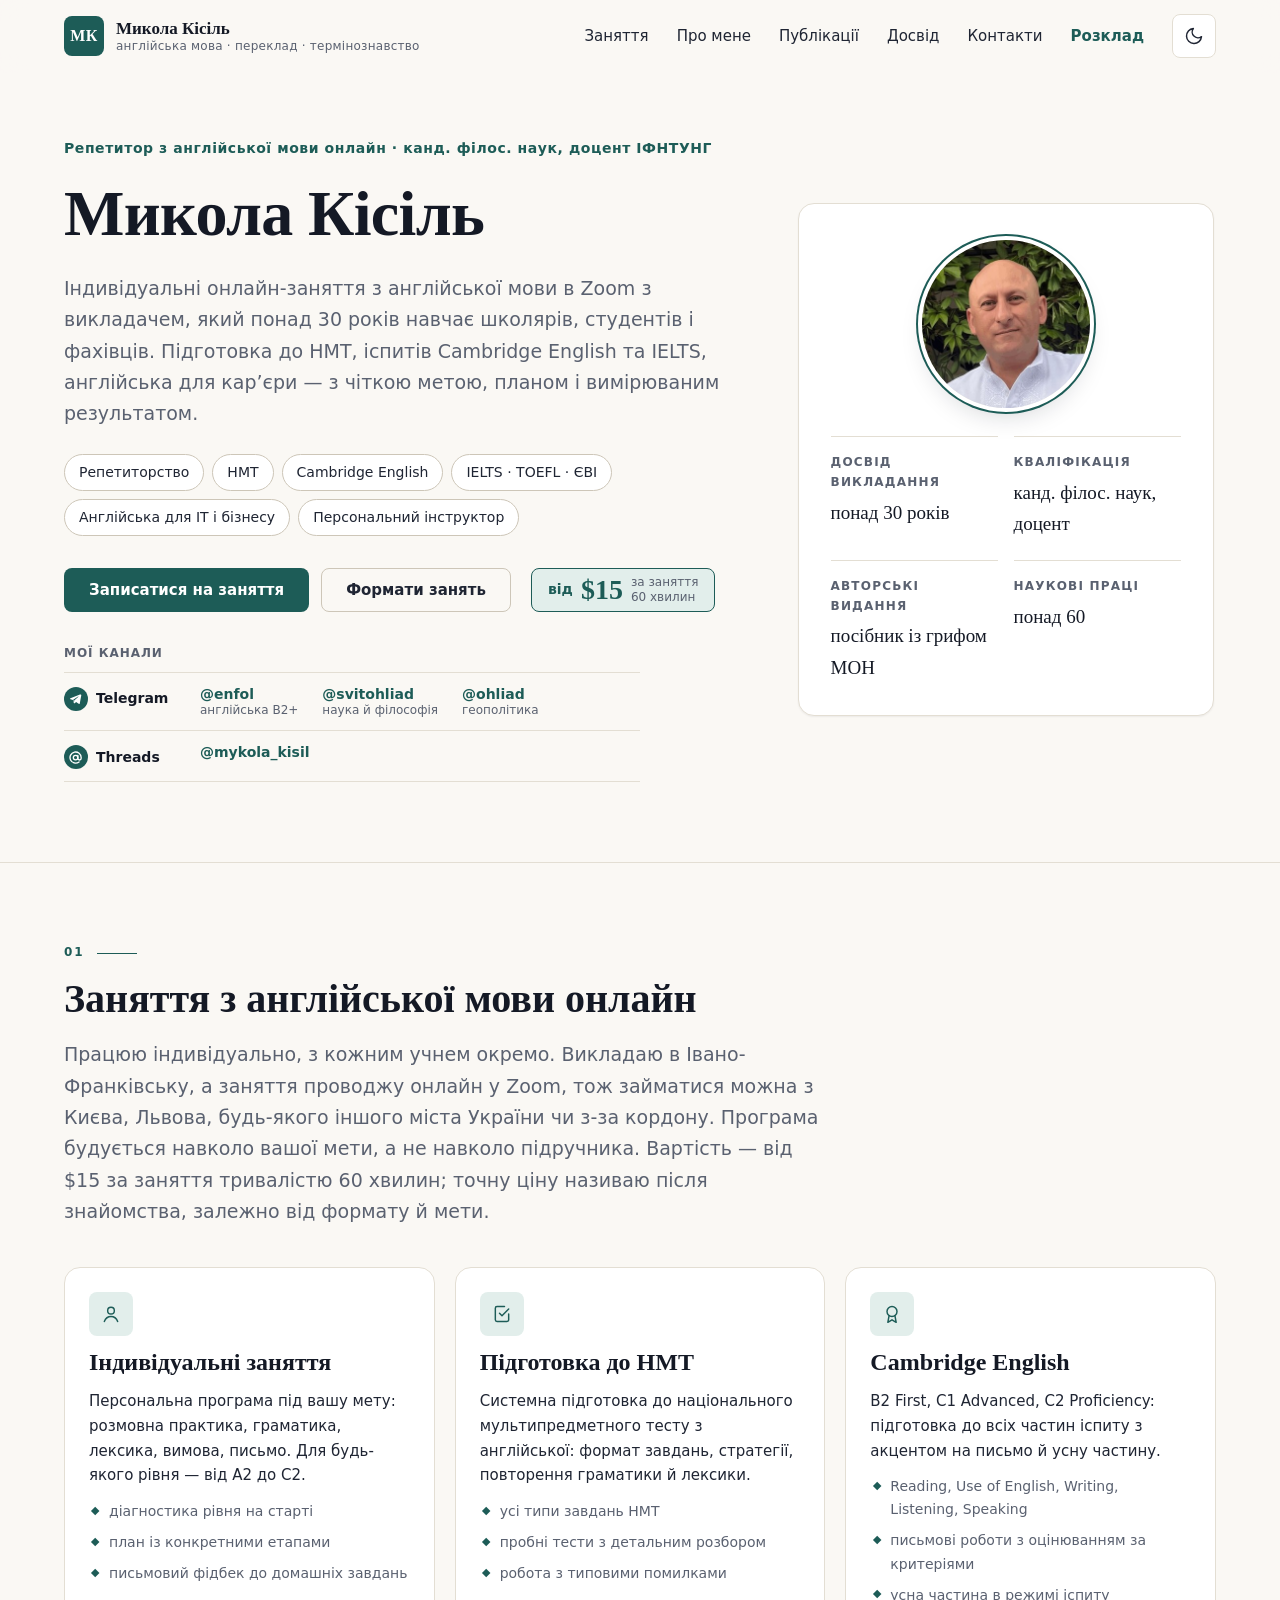
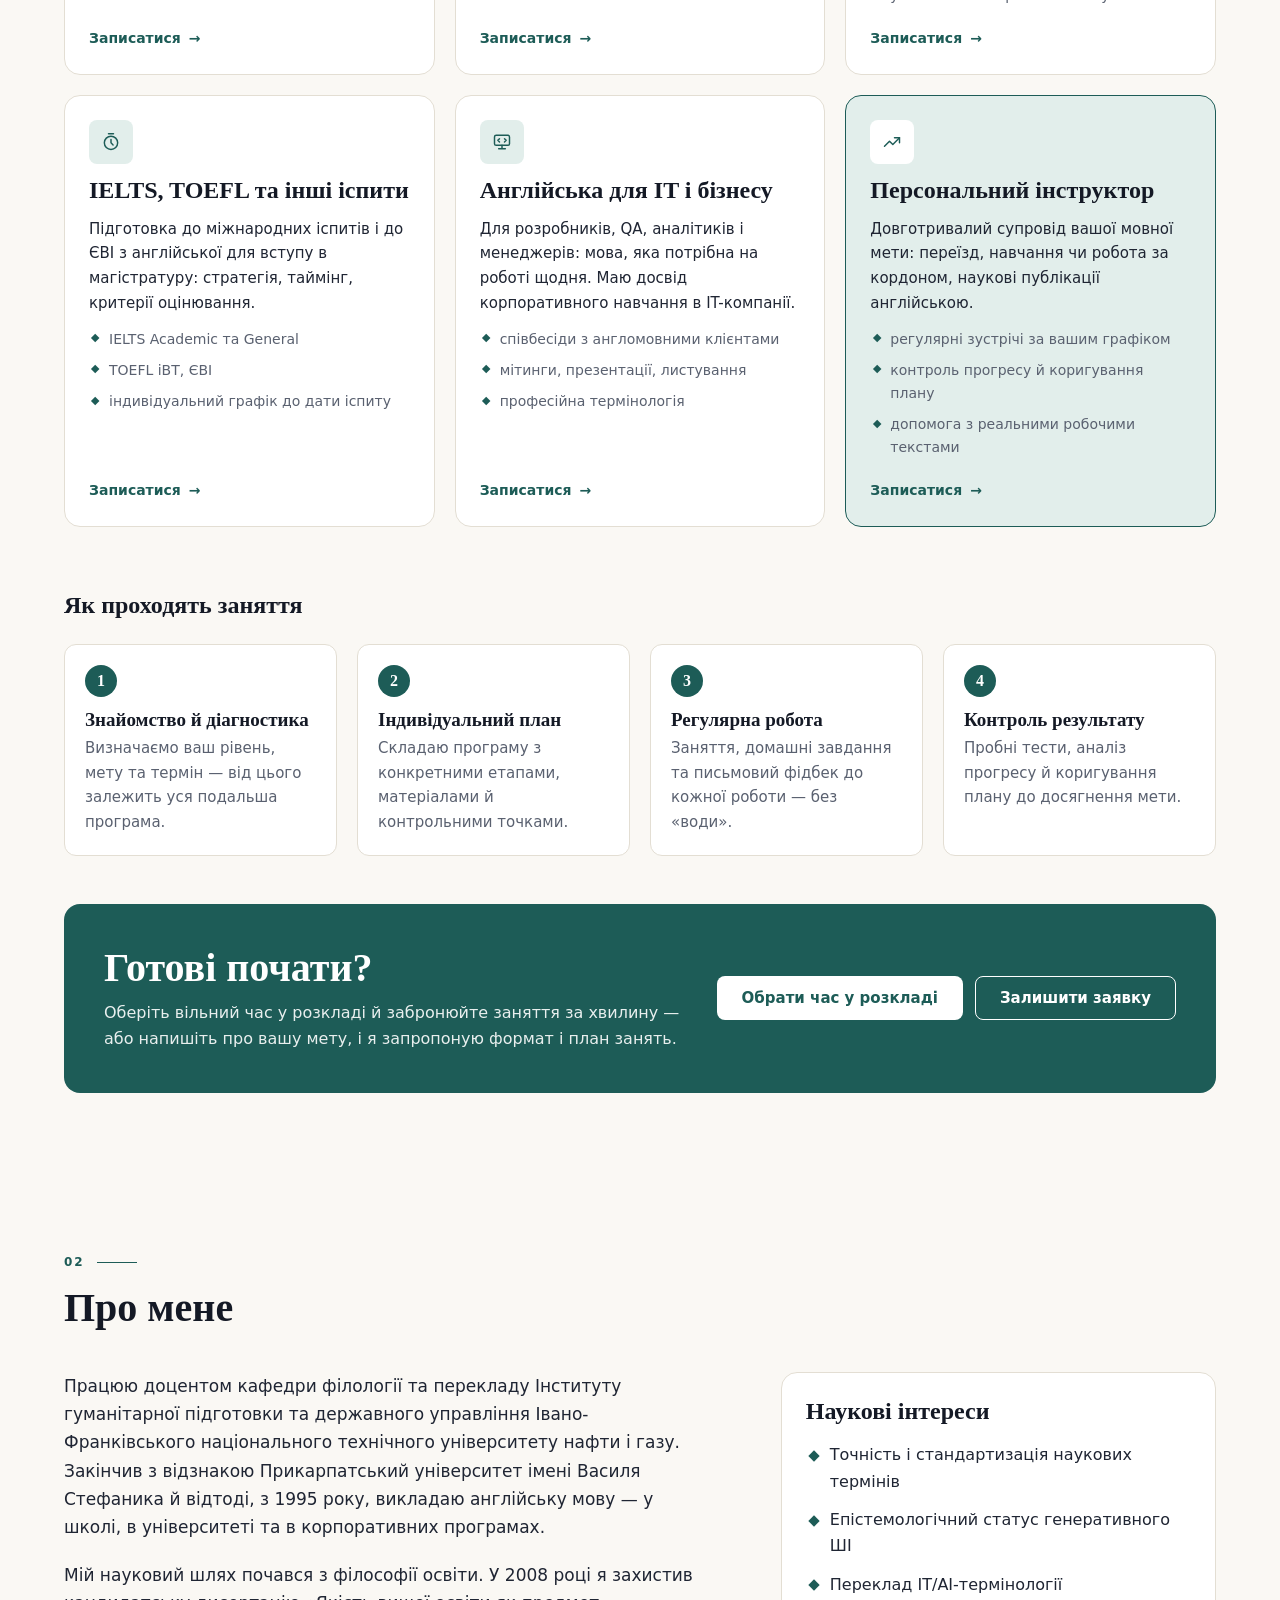
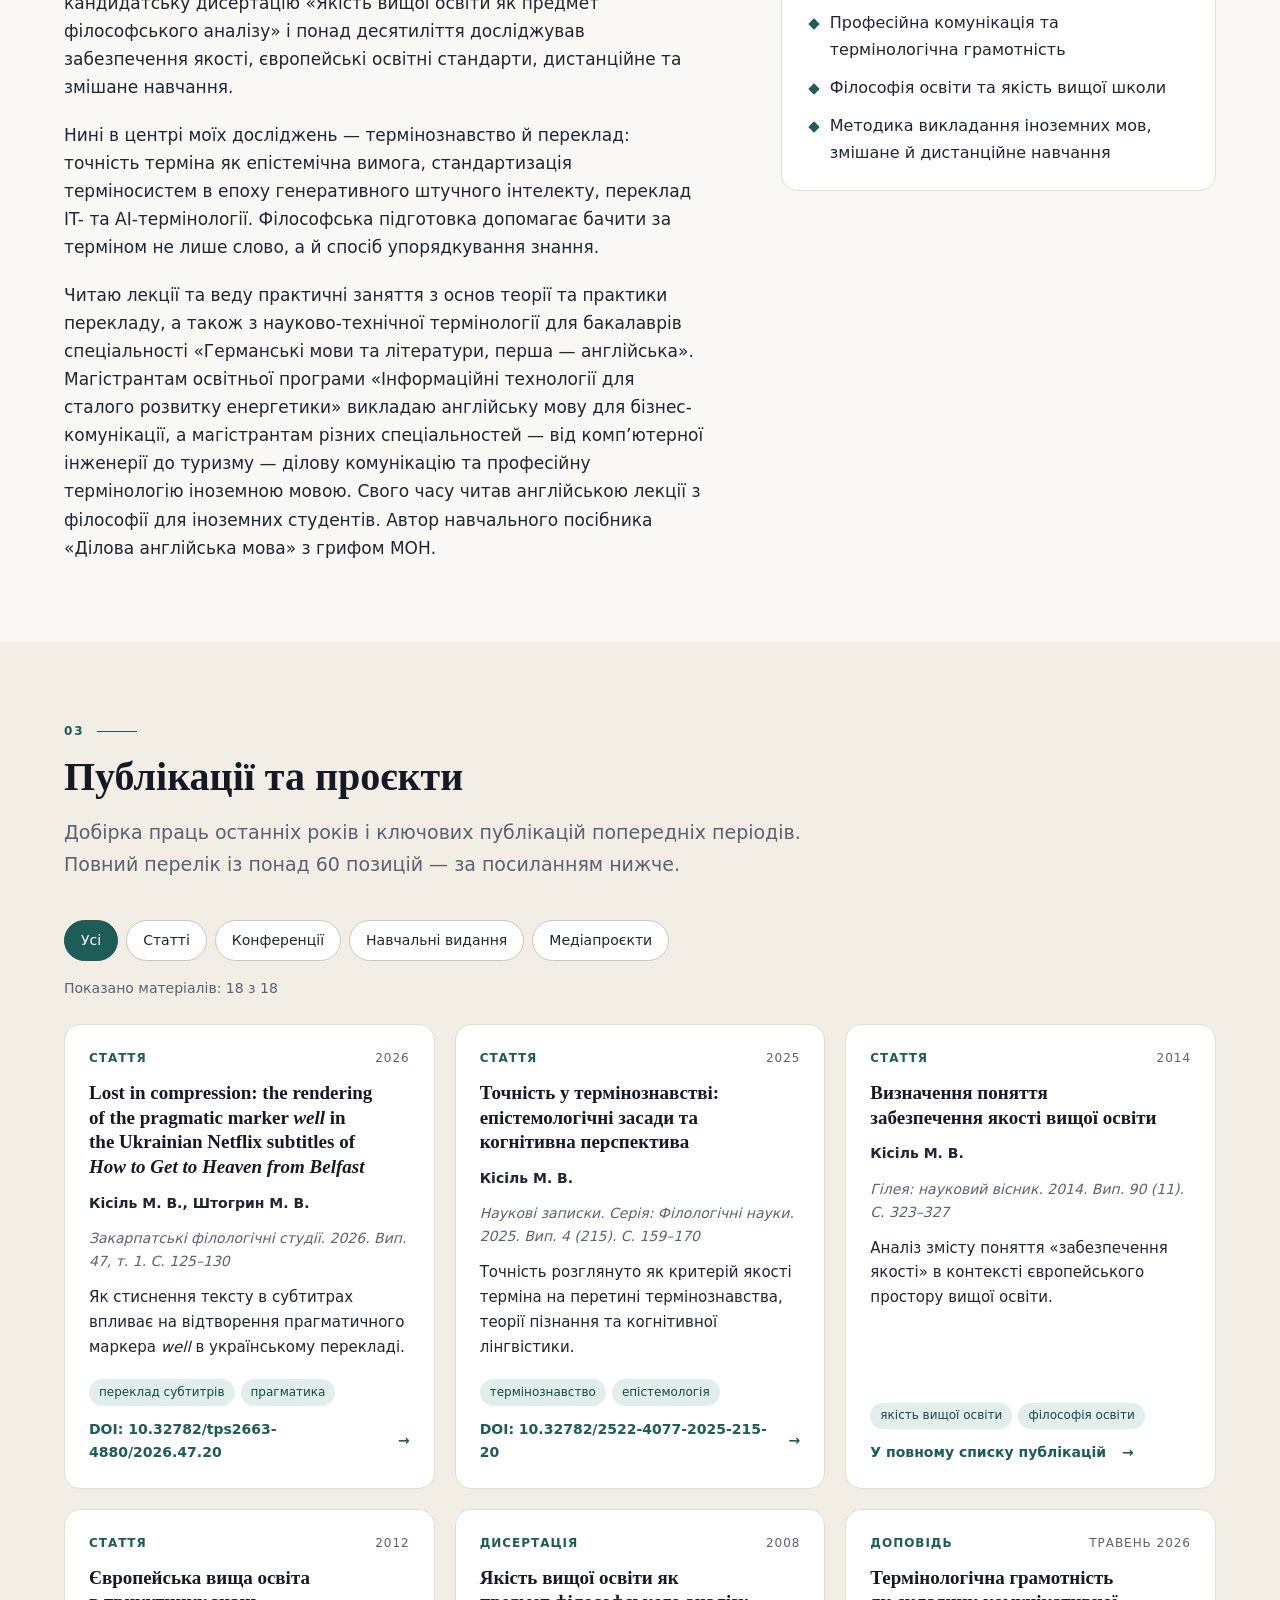
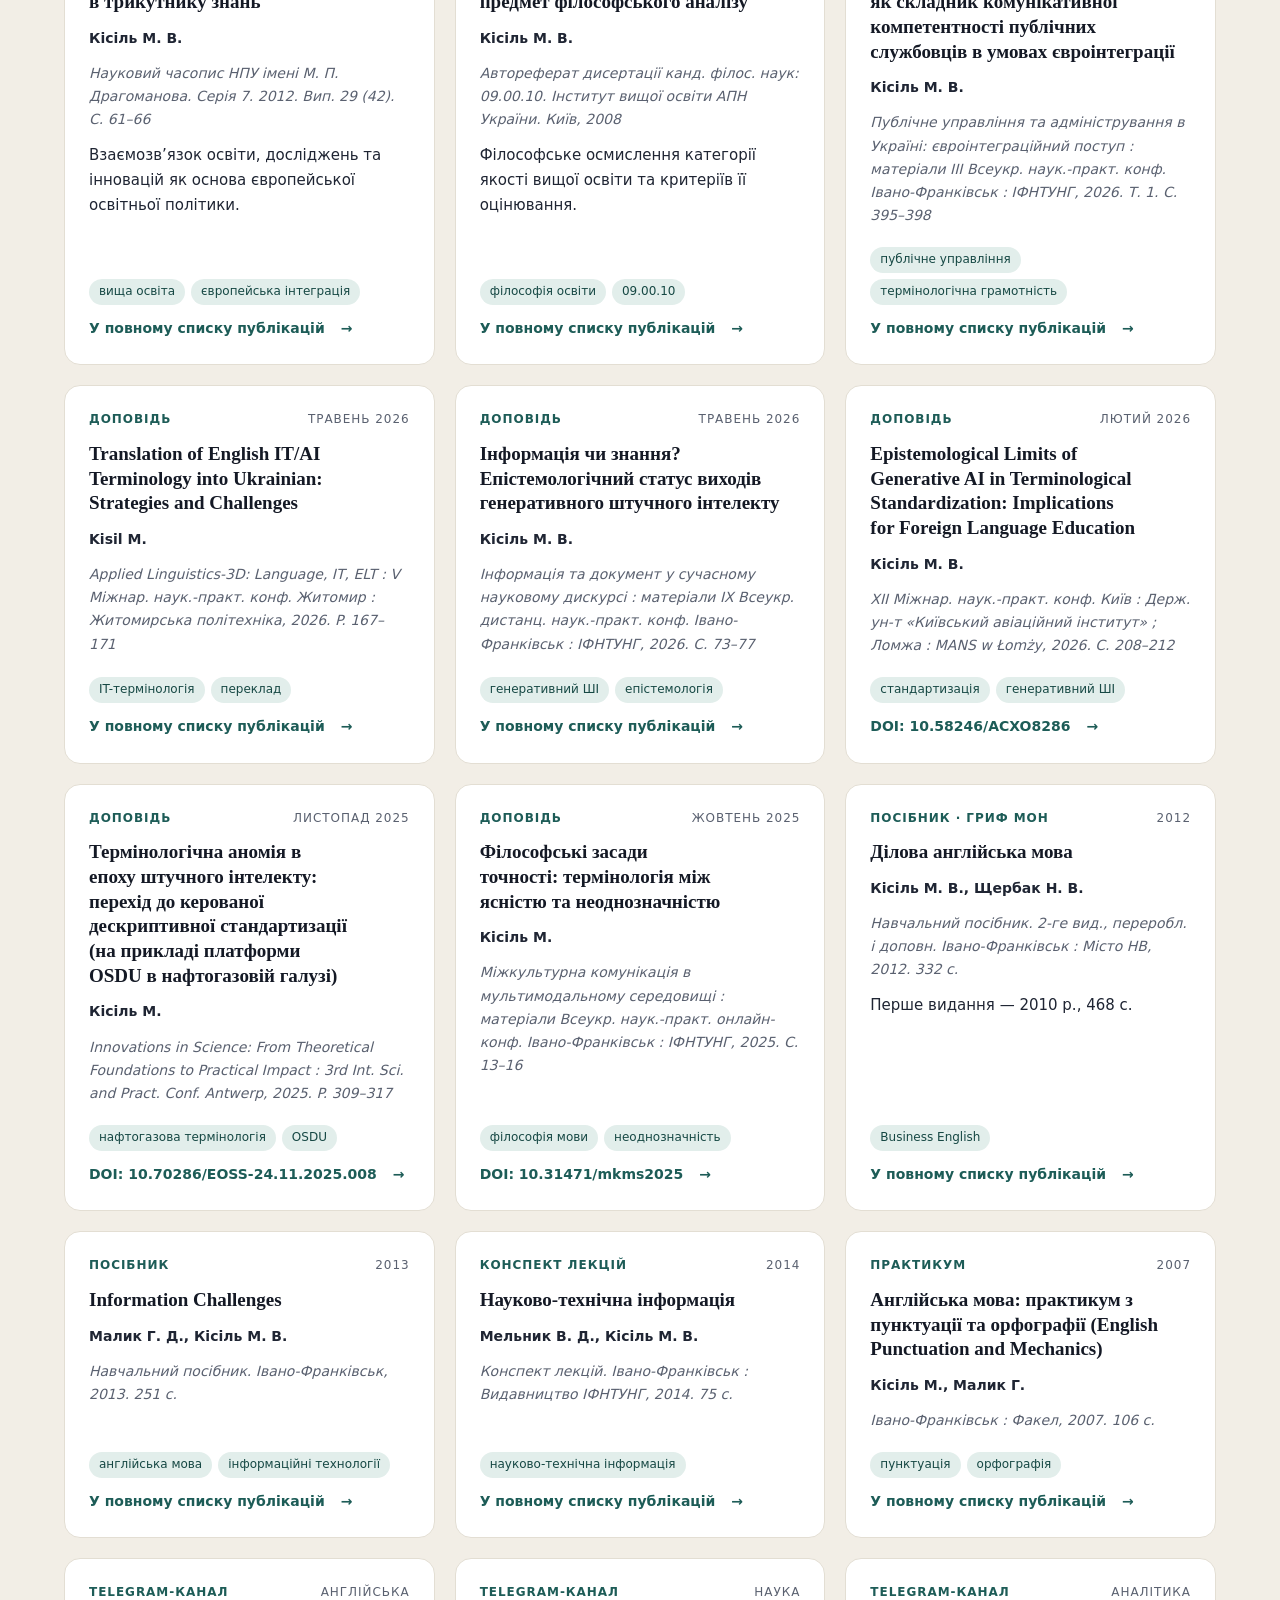
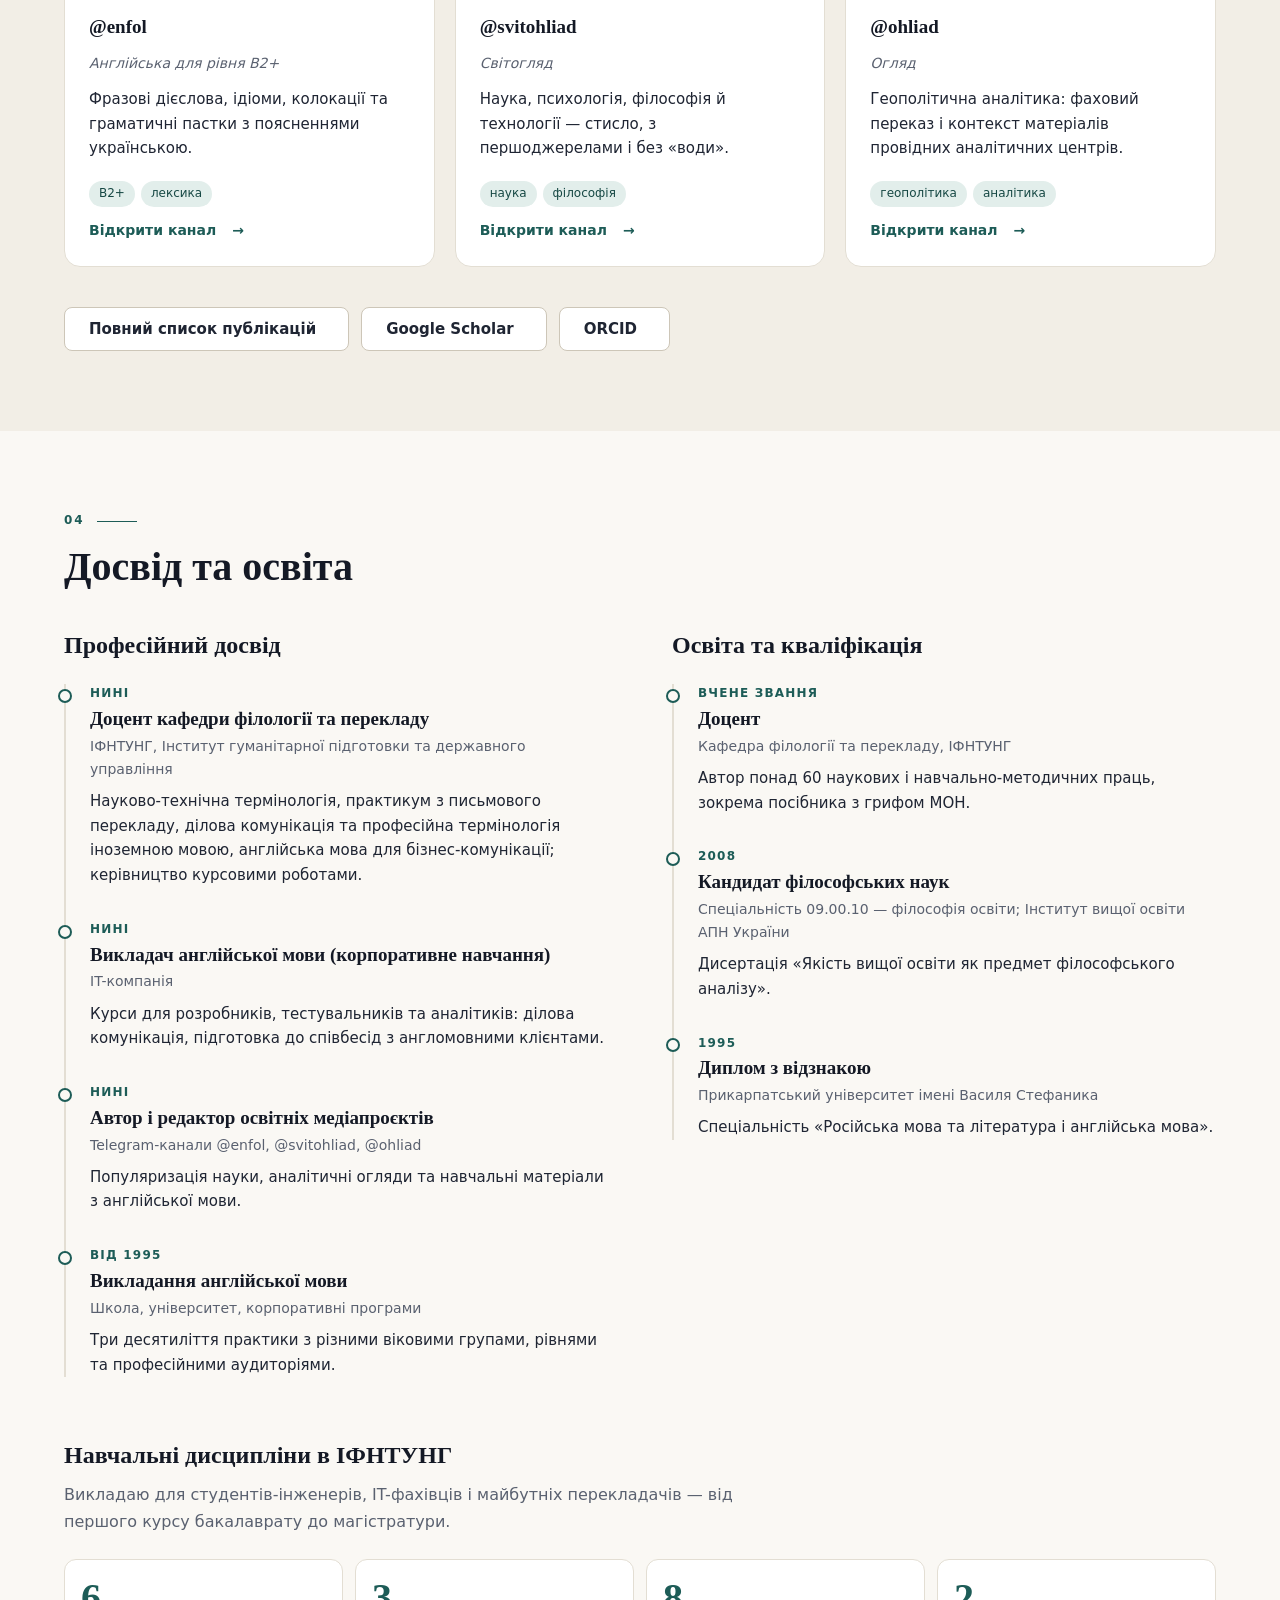
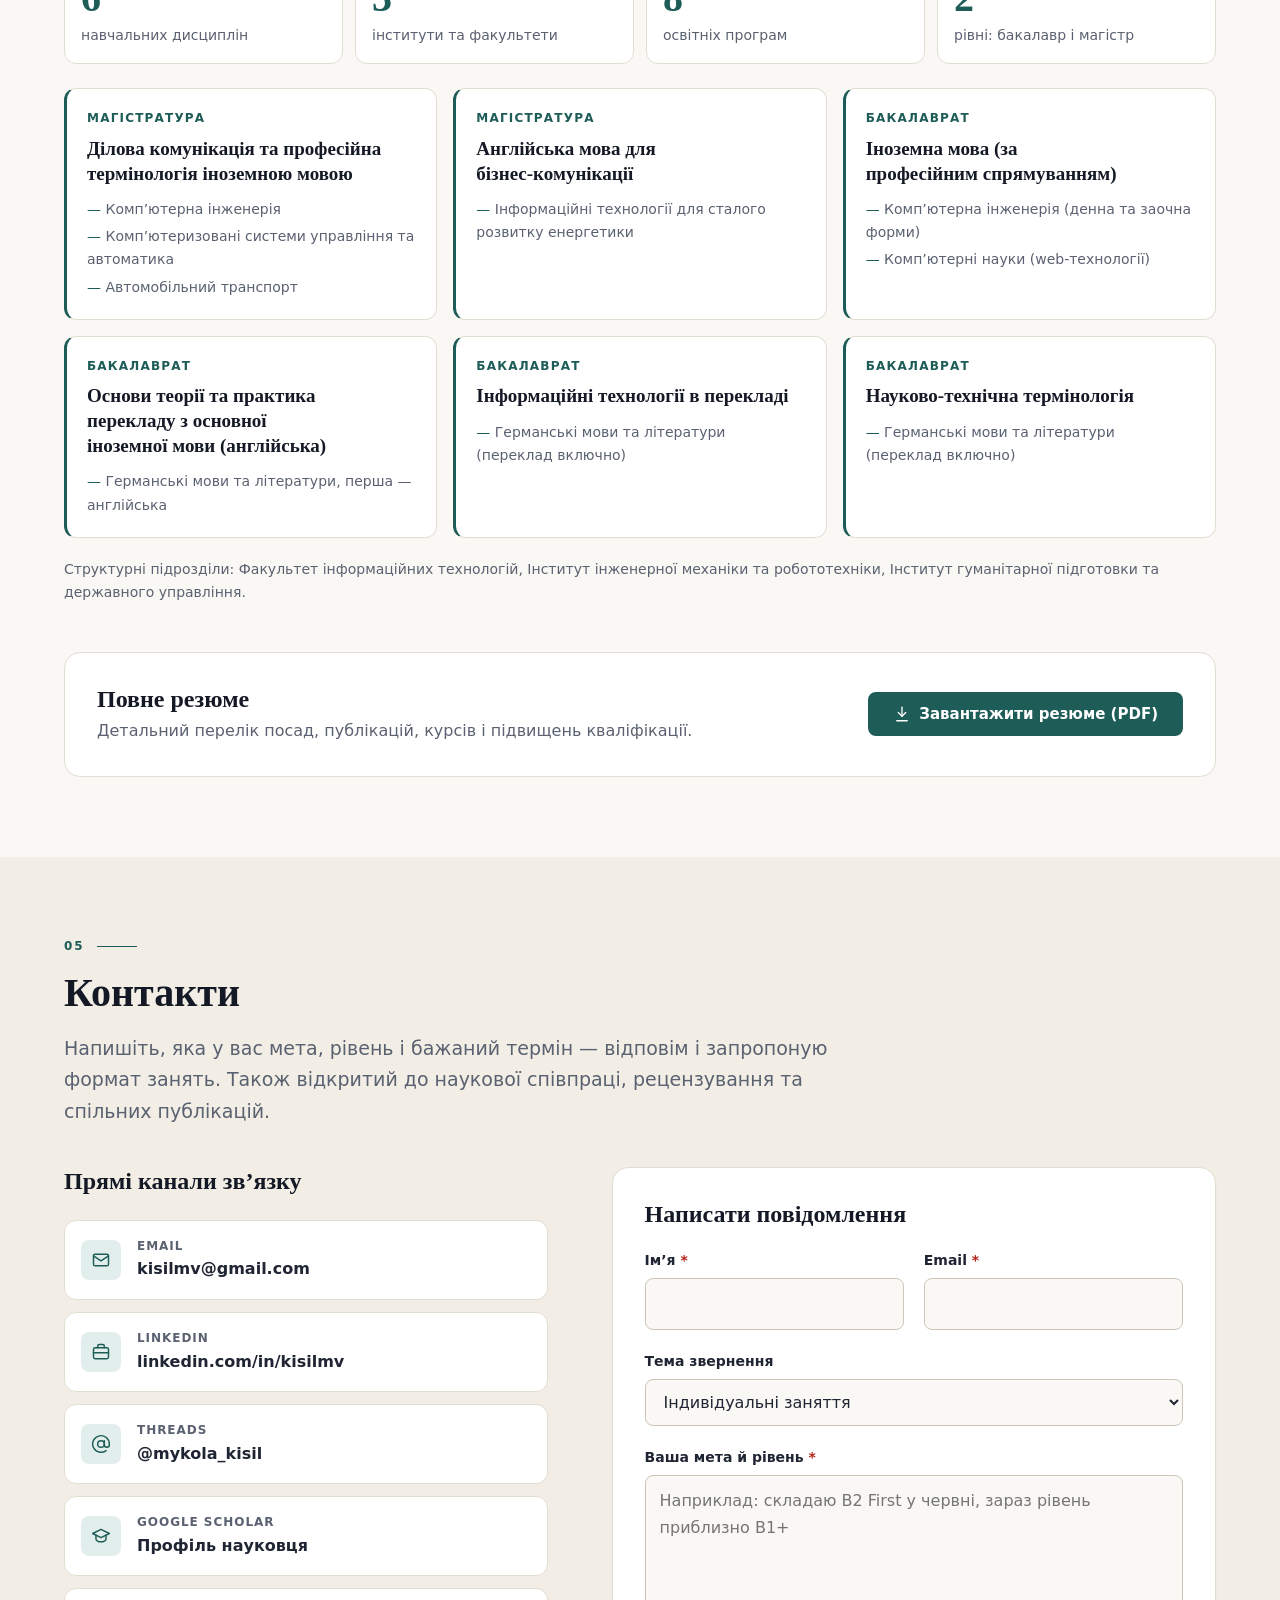
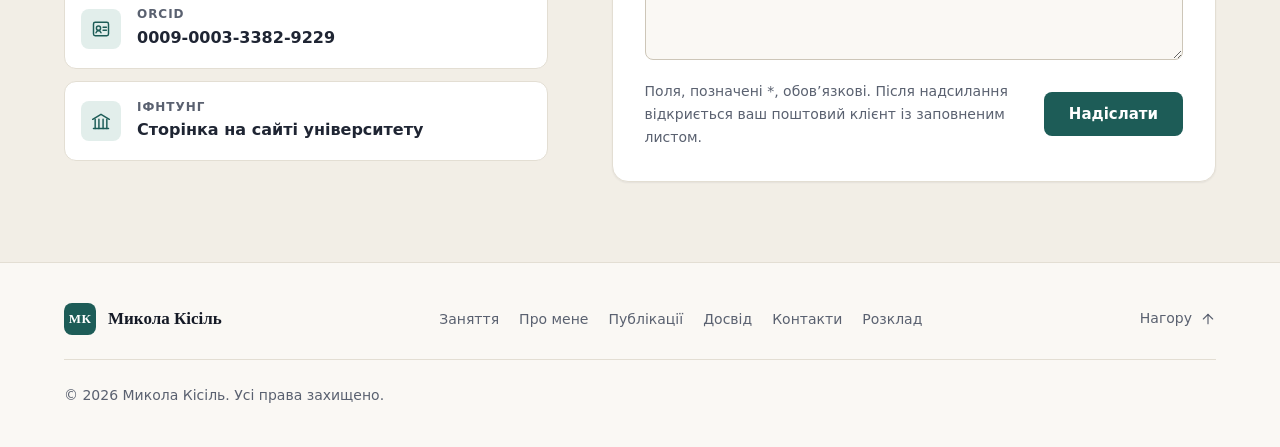
==== commit c95684e8: "Connect booking page to Apps Script backend; add schedule links Co-Authored-By: Claude Opus 5.5 <nor" ====
--- a/index.html
+++ b/index.html
@@ -99,7 +99,7 @@
       document.documentElement.setAttribute('data-theme', theme);
     })();
   </script>
-  <link rel="stylesheet" href="styles.css?v=20260928c">
+  <link rel="stylesheet" href="styles.css?v=20260928d">
   <script src="script.js?v=20260928" defer></script>
 </head>
 <body>
@@ -139,6 +139,7 @@
             <li><a class="nav-link" href="#publications">Публікації</a></li>
             <li><a class="nav-link" href="#experience">Досвід</a></li>
             <li><a class="nav-link" href="#contacts">Контакти</a></li>
+            <li><a class="nav-link nav-link--accent" href="booking.html">Розклад</a></li>
           </ul>
         </nav>
       </div>
@@ -165,7 +166,7 @@
             <li>Персональний інструктор</li>
           </ul>
           <div class="hero-actions">
-            <a class="btn btn--primary" href="#contacts">Записатися на заняття</a>
+            <a class="btn btn--primary" href="booking.html">Записатися на заняття</a>
             <a class="btn btn--secondary" href="#lessons">Формати занять</a>
             <p class="hero-price"><span class="hero-price-from">від</span> <strong>$15</strong> <span class="hero-price-unit">за заняття<br>60 хвилин</span></p>
           </div>
@@ -359,9 +360,12 @@
         <div class="cta-band">
           <div>
             <h3 class="cta-title">Готові почати?</h3>
-            <p class="cta-text">Напишіть про вашу мету, рівень і бажаний термін — я запропоную формат і план занять.</p>
+            <p class="cta-text">Оберіть вільний час у розкладі й забронюйте заняття за хвилину — або напишіть про вашу мету, і я запропоную формат і план занять.</p>
           </div>
-          <a class="btn btn--primary" href="#contacts">Залишити заявку</a>
+          <div class="cta-actions">
+            <a class="btn btn--primary" href="booking.html">Обрати час у розкладі</a>
+            <a class="btn btn--secondary" href="#contacts">Залишити заявку</a>
+          </div>
         </div>
       </div>
     </section>
@@ -1099,6 +1103,7 @@
           <li><a href="#publications">Публікації</a></li>
           <li><a href="#experience">Досвід</a></li>
           <li><a href="#contacts">Контакти</a></li>
+          <li><a href="booking.html">Розклад</a></li>
         </ul>
       </nav>
 
--- a/styles.css
+++ b/styles.css
@@ -1815,3 +1815,36 @@
     margin: 0;
   }
 }
+
+/* Посилання на онлайн-запис */
+.nav-link--accent {
+  color: var(--color-accent);
+  font-weight: 700;
+}
+
+.cta-actions {
+  display: flex;
+  flex-wrap: wrap;
+  gap: var(--space-3);
+}
+
+.cta-band .btn--secondary {
+  border-color: currentColor;
+  background-color: transparent;
+  color: var(--color-accent-contrast);
+}
+
+.cta-band .btn--secondary:hover {
+  background-color: rgba(255, 255, 255, 0.12);
+  color: var(--color-accent-contrast);
+}
+
+.nav-link {
+  white-space: nowrap;
+}
+
+@media (min-width: 60em) and (max-width: 74.99em) {
+  .site-header .brand-role {
+    display: none;
+  }
+}
